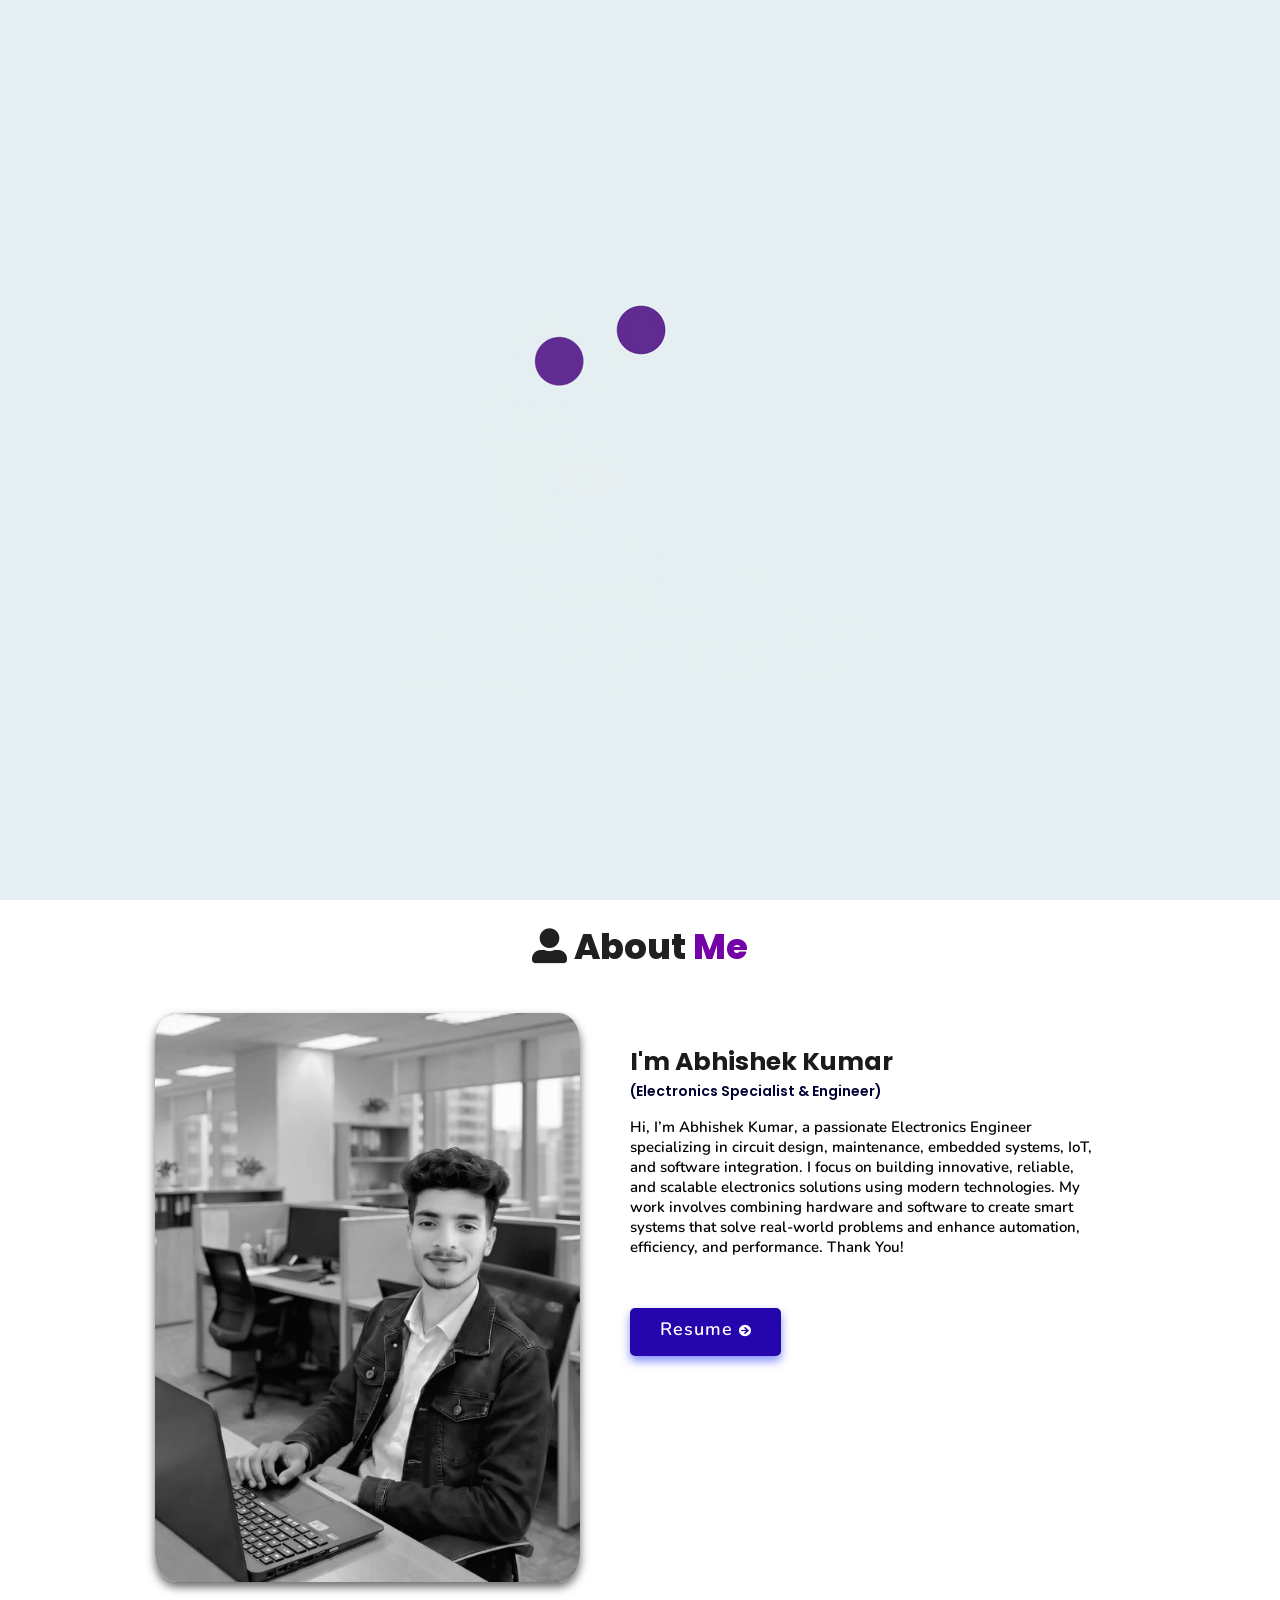
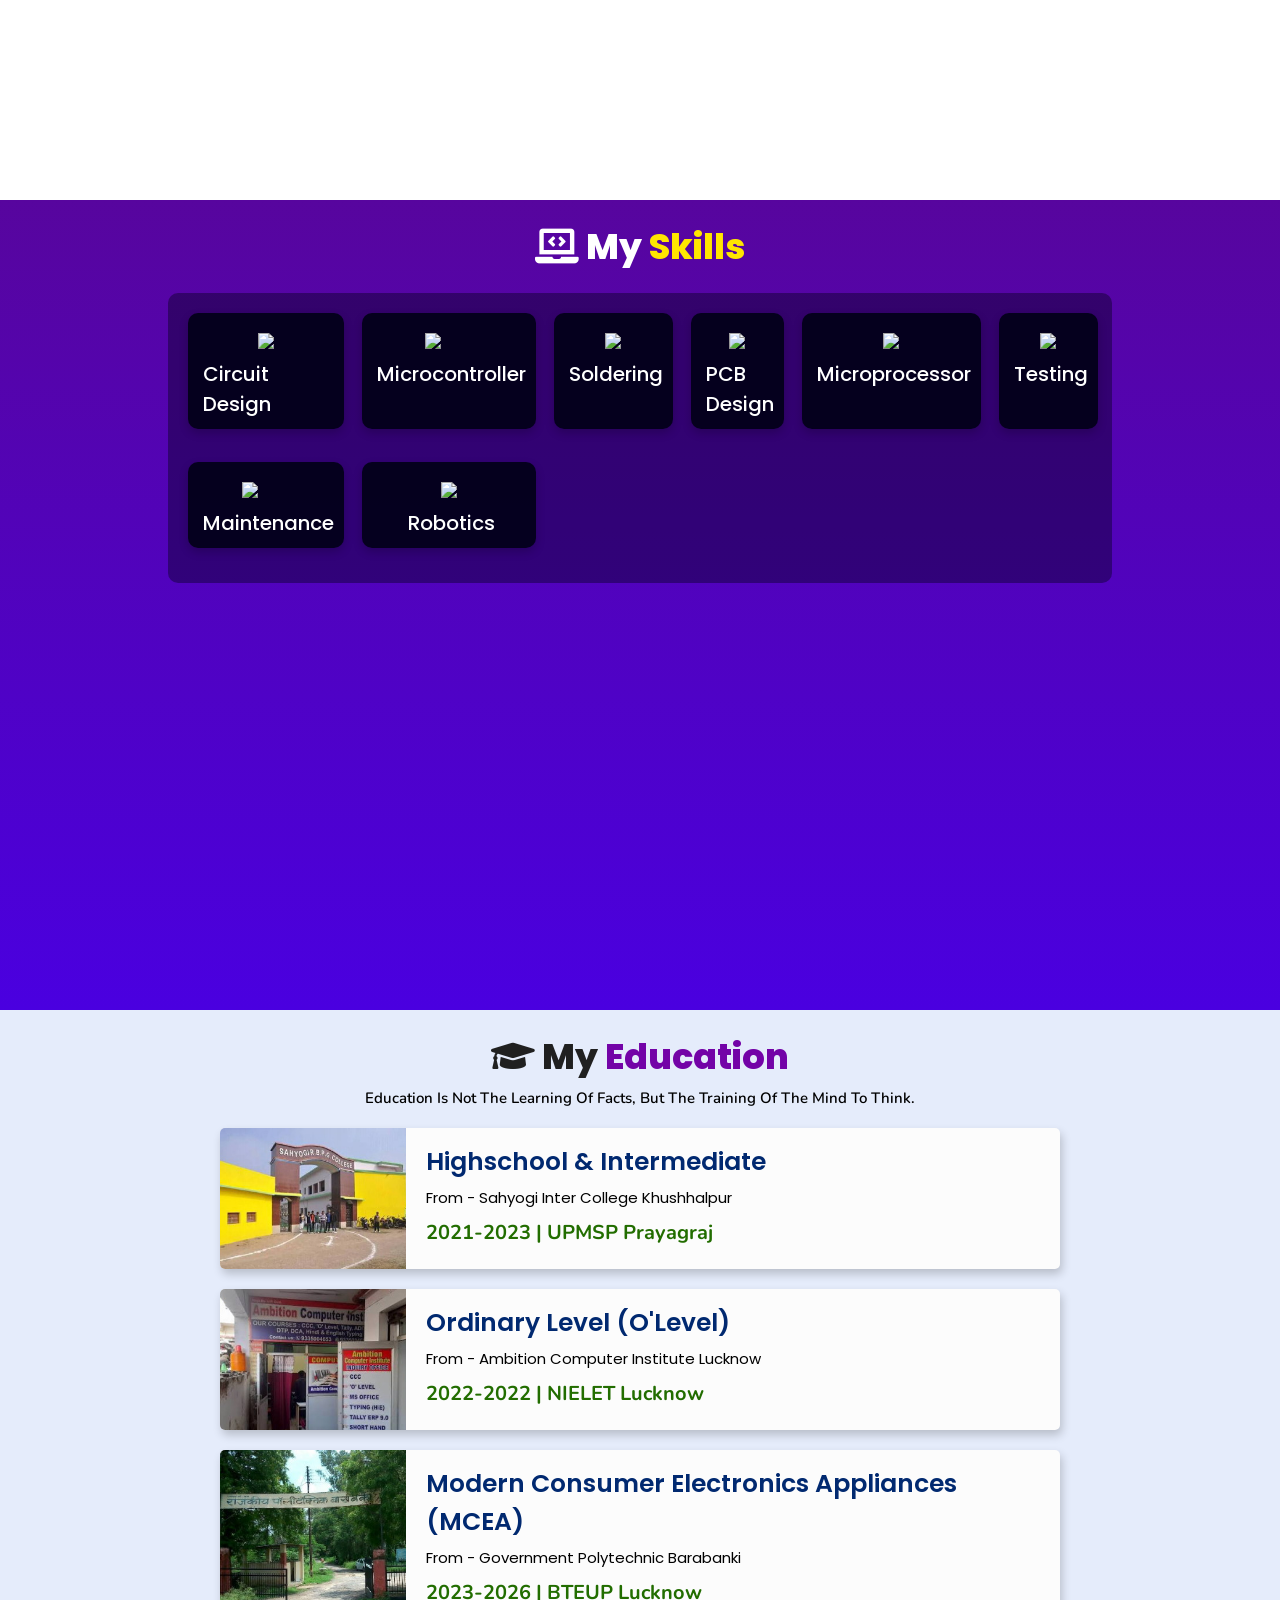
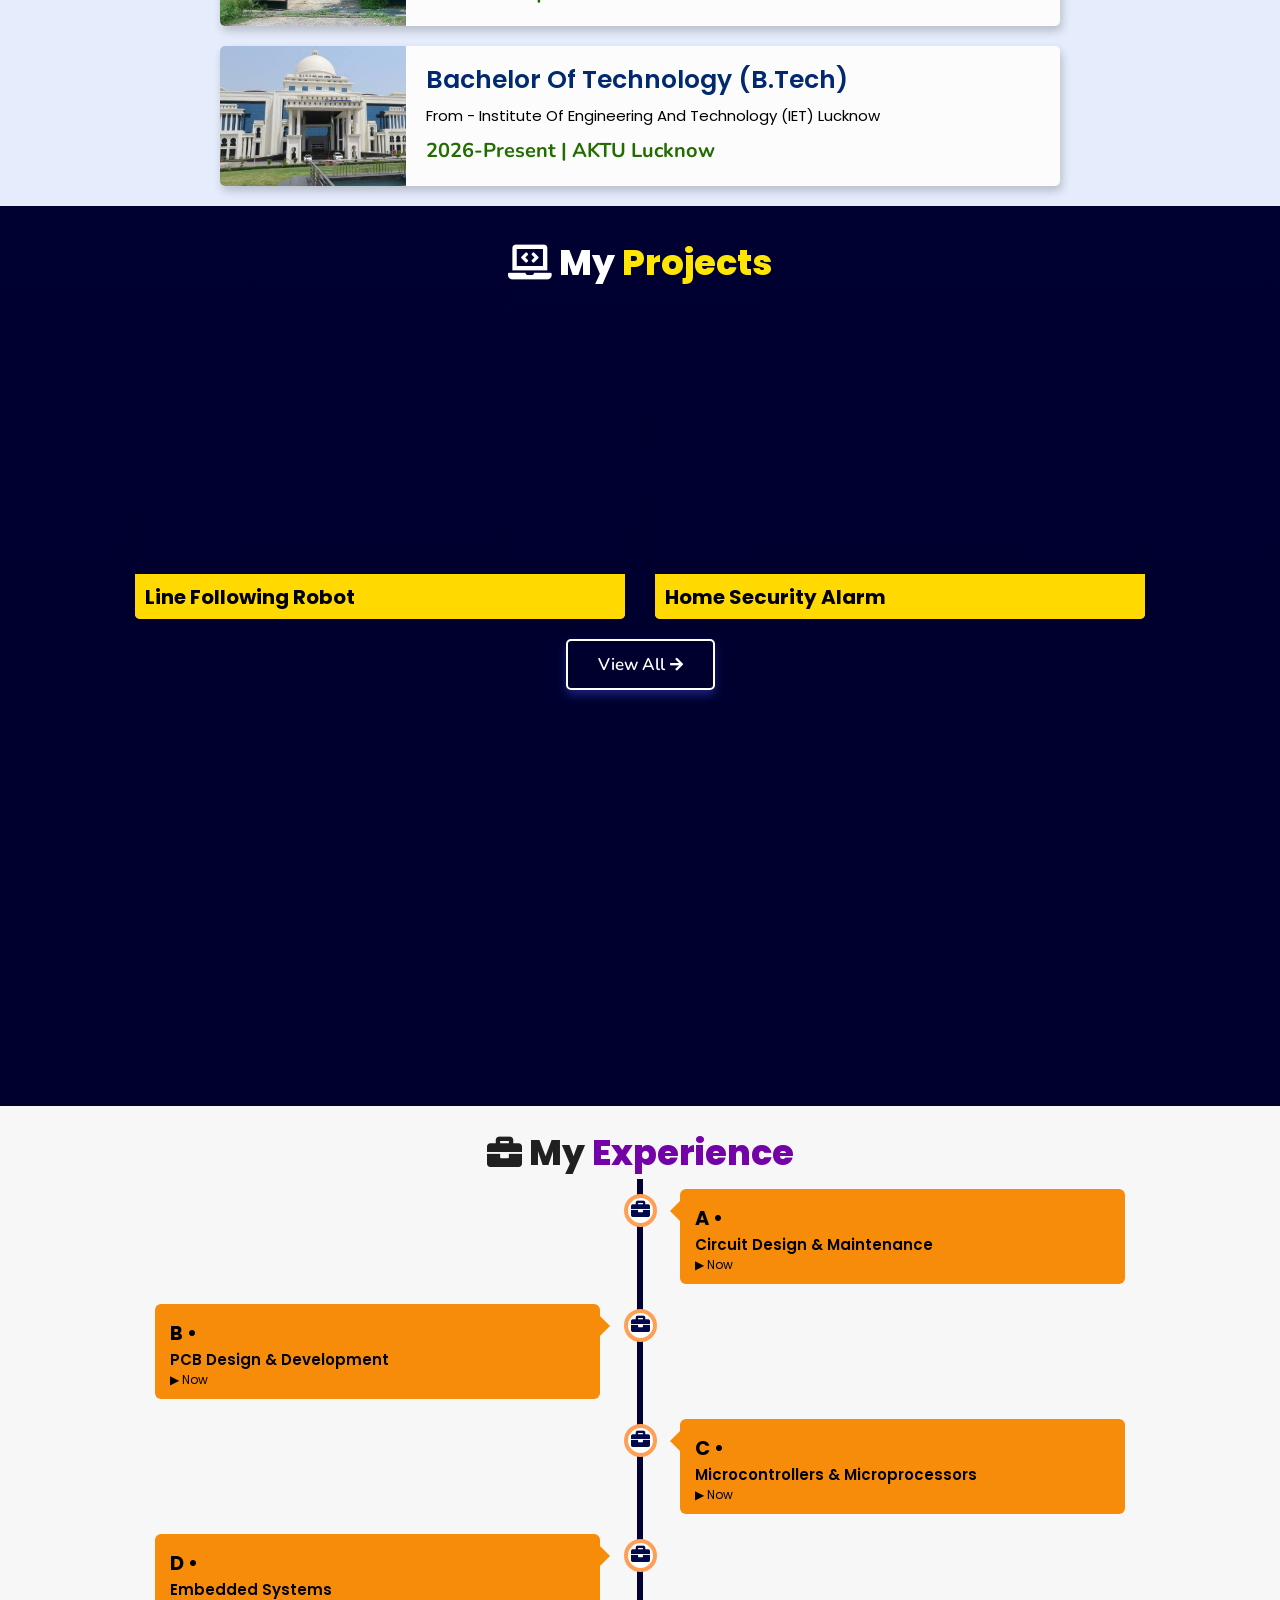
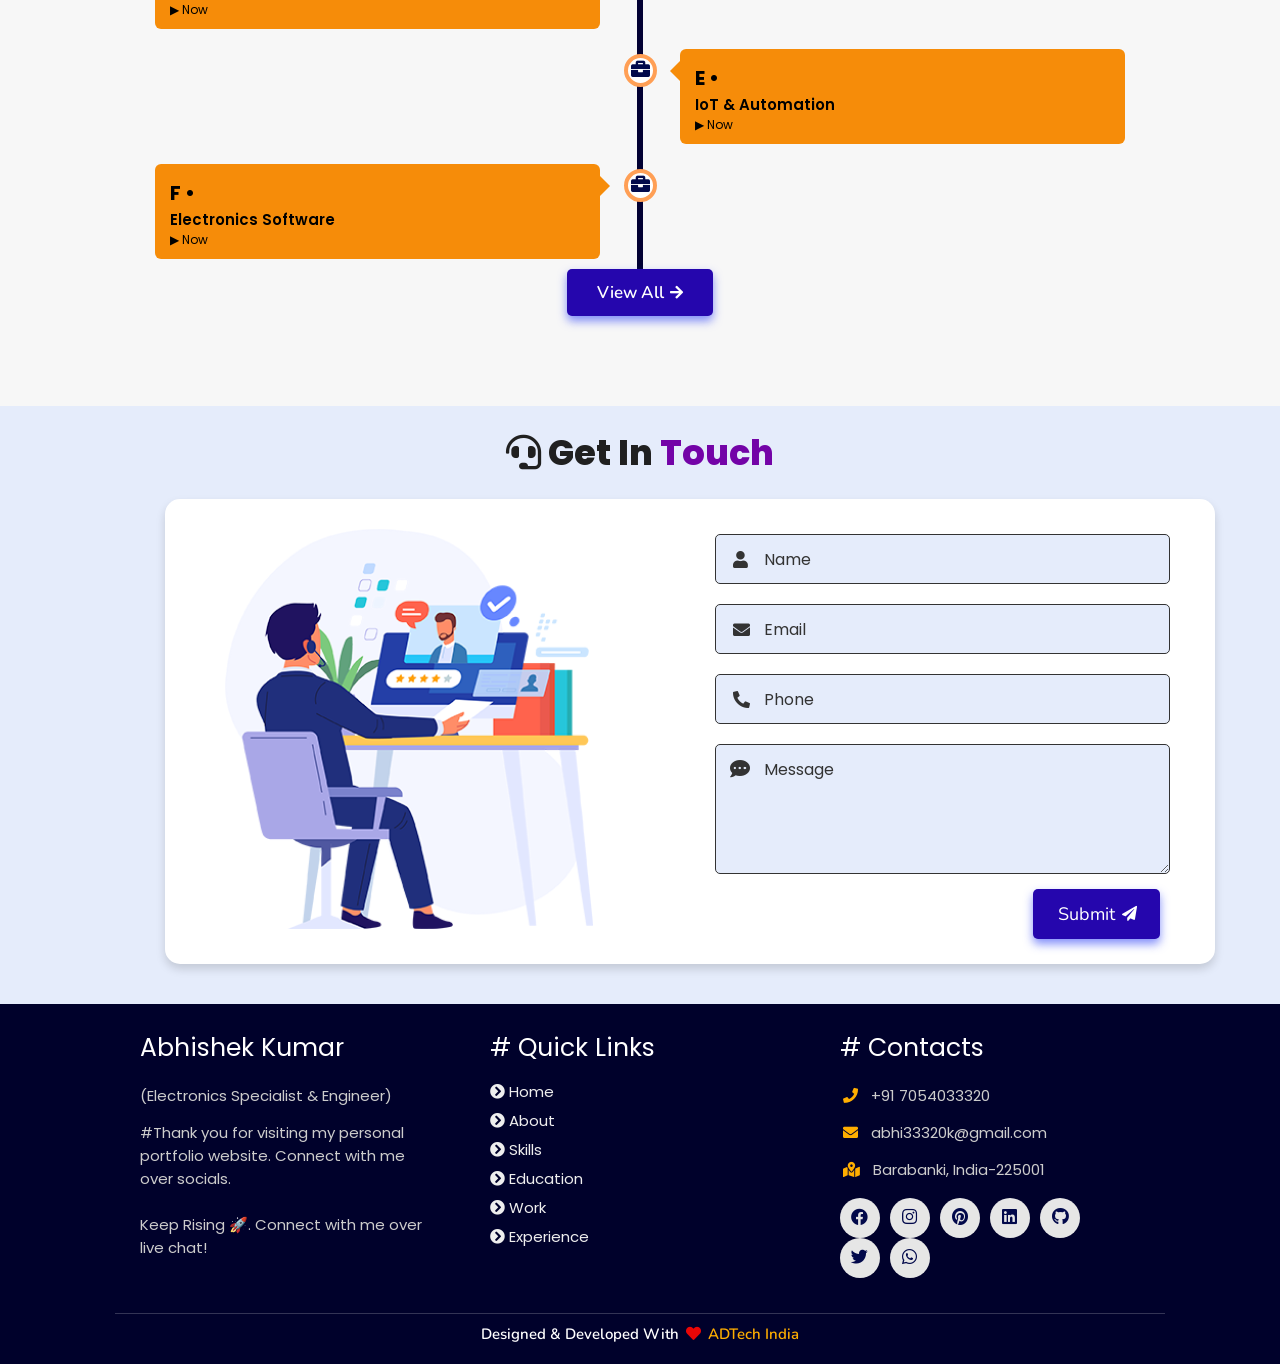
==== index.html @ 5cff34f3 "Update index.html" ====
<!DOCTYPE html>
<html lang="en">
<head>
    <meta charset="UTF-8">
    <meta http-equiv="X-UA-Compatible" content="IE=edge">
  
  <meta name="viewport" content="width=device-width, initial-scale=1.0">
   
 <meta name="keywords" content="Abhishek Kumar, electronics engineer, embedded systems, PCB design, IoT developer, circuit designer, electronics specialist, portfolio, engineering portfolio" />
   
 <meta name="description" content="Welcome to Abhishek Kumar's Portfolio. Electronics Engineer specializing in Embedded Systems, IoT, Circuit Design, and PCB Development." />
   
 <!-- Custom CSS -->
    <link rel="stylesheet" href="assets/css/style.css">
     <link rel="stylesheet" href="assets/css/hire.css">
  
  <!-- Font Awesome -->
    <link rel="stylesheet" href="https://cdnjs.cloudflare.com/ajax/libs/font-awesome/5.15.3/css/all.min.css" integrity="sha512-iBBXm8fW90+nuLcSKlbmrPcLa0OT92xO1BIsZ+ywDWZCvqsWgccV3gFoRBv0z+8dLJgyAHIhR35VZc2oM/gI1w==" crossorigin="anonymous" referrerpolicy="no-referrer" />
  
  <!-- Favicon -->
    <link id='favicon' rel="shortcut icon" href="assets/images/favicon.png" type="image/png">

   <!-- Google Search Console-->
<meta name="google-site-verification" content="M8deCbS4nAkjl6zoPOfMVN-wfvZNYAjLddfY22j32yo" />

    <title>abhielx.com</title>
</head>

<body oncontextmenu="return false">

<!-- pre loader -->
<div class="loader-container">
  <img draggable="false" src="assets/images/preloader.gif" alt="">
</div>

<!-- navbar starts -->
<header>
        <a href="#home" class="logo"><i class="fa fa-podcast"></i> Abhi Elx</a>

        <div id="menu" class="fas fa-bars"></div>
        <nav class="navbar">
            <ul>
    <li><a class="active" href="#home"><i class="fa fa-home"></i> Home</a></li>
    <li><a href="#about"><i class="fa fa-user"></i> About</a></li>
    <li><a href="#skills"><i class="fa fa-cogs"></i> Skills</a></li>
    <li><a href="#education"><i class="fa fa-graduation-cap"></i> Education</a></li>
    <li><a href="#work"><i class="fa fa-briefcase"></i> Work</a></li>
    <li><a href="#experience"><i class="fa fa-history"></i> Experience</a></li>
    <li><a href="#contact"><i class="fa fa-envelope"></i> Contact</a></li>
</ul>
        </nav>
</header>
<!-- navbar ends -->


<!-- hero section starts -->
<section class="home" id="home">
    <div id="particles-js"></div>

    <div class="content">
    <h2>Hi There,<br/> I'm Abhishek <span>Kumar</span></h2>
    <p>i am <span class="typing-text"></span></p>
    <button onclick="openPopup()" class="btn"><span>Hire Me</span>
      <i class="fas fa-arrow-circle-right"></i>
    </button>
    
    </div>
    
</section>
<!-- hero section ends -->

 <!-- popup hire me -->
  <div class="popup-overlay" id="popup">
  <div class="popup-box">    
    <button class="close-x" onclick="closePopup()">x</button>
    <h2 class="h2">
      <i class="fas fa-solid fa-user-plus"></i> Hire Me
    </h2>
      
  <form action="https://api.web3forms.com/submit" method="POST">
  <input type="hidden" name="access_key" value="fdff9149-19fc-4bf3-8a40-f83b405de0d0">
      <input type="text" name="name" placeholder="Enter Name" required>      
      <input type="email" name="email" placeholder="Enter Email" required>
      <input type="number" name="number" placeholder="Enter Number" required>
      <textarea name="message" rows="4" placeholder="Your Messages" required></textarea>
      <button type="submit" class="buttn">Submit</button>
    </form>
      
  <div class="button-row">
      <button class="btn-small call-btn" onclick="window.location.href='tel:+917054033320'">
        <i class="fas fa-solid fa-phone"></i> Call Me
      </button>
      <button class="btn-small wa-btn" onclick="window.location.href = 'https://wa.me/917054033320?text=Hello Abhi 👋🏻';">
        <i class="fab fa-brands fa-whatsapp"></i> WhatsApp
      </button>
    </div>
      
  </div>
</div>
 <!-- popup hire me ends -->

<!-- about section starts -->
<section class="about" id="about">
    <h2 class="heading"><i class="fas fa-user-alt"></i> About <span>Me</span></h2>
    
    <div class="row">

    <div class="image">
        <img draggable="false" class="tilt" src="assets/images/profile.jpg" alt="">
    </div>
    <div class="content">
        <h3>I'm Abhishek Kumar</h3>
        <span class="tag">(Electronics Specialist & Engineer)</span>
        
        <p>
            Hi, I’m Abhishek Kumar, a passionate Electronics Engineer specializing in circuit design, maintenance, embedded systems, IoT, and software integration. 
            I focus on building innovative, reliable, and scalable electronics solutions using modern technologies. My work involves combining hardware and software 
            to create smart systems that solve real-world problems and enhance automation, efficiency, and performance. Thank You!</p>       
        
        <div class="resumebtn">
            <a href="https://drive.google.com/file/d/1zmR30sBu5bFedvGHD79aI19gWp9TSV1J/view" target="_blank" class="btn"><span>Resume</span>
                <i class="fas fa-arrow-circle-right"></i>
            </a>
        </div>

    </div>
    </div>
</section>
<!-- about section ends -->

<!-- skills section starts -->
<section class="skills" id="skills">

    <h2 class="heading"><i class="fas fa-laptop-code"></i> My<span> Skills</span></h2>

    <div class="container">
          <div class="row" id="skillsContainer">

             <div class="bar">
  <div class="info">
    <img src="https://img.icons8.com/color/48/000000/circuit.png"/>
    <span>Circuit Design</span>
  </div>
</div>

<div class="bar">
  <div class="info">
    <img src="https://cdn-icons-png.flaticon.com/512/2103/2103633.png" width="48"/>
    <span>Microcontroller</span>
  </div>
</div>

<div class="bar">
  <div class="info">
    <img src="https://img.icons8.com/color/48/000000/soldering-iron.png"/>
    <span>Soldering</span>
  </div>
</div>

<div class="bar">
  <div class="info">
    <img src="https://img.icons8.com/color/48/000000/motherboard.png"/>
    <span>PCB Design</span>
  </div>
</div>

<div class="bar">
  <div class="info">
    <img src="https://img.icons8.com/color/48/000000/electronics.png"/>
    <span>Microprocessor</span>
  </div>
</div>

<div class="bar">
  <div class="info">
    <img src="https://img.icons8.com/color/48/000000/resistor.png"/>
    <span>Testing</span>
  </div>
</div>

<div class="bar">
  <div class="info">
    <img src="https://cdn-icons-png.flaticon.com/512/2843/2843912.png" width="48"/>
    <span>Maintenance</span>
  </div>
</div>

<div class="bar">
  <div class="info">
    <img src="https://img.icons8.com/color/48/000000/robot-2.png"/>
    <span>Robotics</span>
  </div>
</div>

</div>
</div>
</section>
<!-- skills section ends -->


<!-- education section starts -->
<section class="education" id="education">

  <h1 class="heading"><i class="fas fa-graduation-cap"></i> My <span>Education</span></h1>

    <p class="qoute">Education is not the learning of facts, but the training of the mind to think.</p>

    <div class="box-container">

        <div class="box">
        <div class="image">
        <img draggable="false" src="assets/images/school1.jpg" alt="">
        </div>
        <div class="content">
        <h3>Highschool & Intermediate</h3>
        <p>from - Sahyogi Inter College Khushhalpur</p>
        <h4>2021-2023 | UPMSP Prayagraj</h4>
        </div>
    </div>
        
        <div class="box">
        <div class="image">
        <img draggable="false" src="assets/images/school2.jpg" alt="">
        </div>
        <div class="content">
        <h3>Ordinary Level (O'Level)</h3>
        <p>from - Ambition Computer Institute Lucknow</p>
        <h4>2022-2022 | NIELET Lucknow</h4>
        </div>
    </div>
        
    <div class="box">
        <div class="image">
        <img draggable="false" src="assets/images/school3.jpg" alt="">
        </div>
        <div class="content">
        <h3>Modern Consumer Electronics Appliances (MCEA)</h3>
        <p>from - Government Polytechnic Barabanki</p>
        <h4>2023-2026 | BTEUP Lucknow</h4>
        </div>
    </div>

    <div class="box">
      <div class="image">
      <img draggable="false" src="assets/images/school4.jpg" alt="">
      </div>
      <div class="content">
      <h3>Bachelor of Technology (B.Tech)</h3>
      <p>from - Institute of Engineering and Technology (IET) Lucknow</p>
      <h4>2026-Present | AKTU Lucknow</h4>
      </div>
    </div>

</div>
</section>
<!-- education section ends -->


<!-- work project section starts -->
<section class="work" id="work">

  <h2 class="heading"><i class="fas fa-laptop-code"></i> My <span>Projects</span></h2>

  <div class="box-container">
  <div class="box tilt">
      <img draggable="false" src="https://encrypted-tbn0.gstatic.com/images?q=tbn:ANd9GcTaSocySsK1P3zLRiaAuq2V5S32KOtvxHf6ljTOMw0nIg&s=10" alt="" />
      <div class="content">
        <div class="tag">
        <h3>Line Following Robot</h3>
        </div>
        <div class="desc">
          <p>Arduino + IR sensors का उपयोग करके black line को follow करने वाला autonomous robot।</p>
      <div class="btns">
            <a href="#" class="btn" target="_blank"><i class="fas fa-eye"></i> View</a>
            <a href="#" class="btn" target="_blank"><i class="fas fa-code"></i> Diagram</a>
          </div>
        </div>
      </div>
    </div> 
      <br>
       <div class="box tilt">
      <img draggable="false" src="https://how2electronics.com/wp-content/uploads/2018/11/Home-Security-Alarm-Using-PIR-Sensor-Arduino-for-Night.jpg" alt="" />
      <div class="content">
        <div class="tag">
        <h3>Home Security Alarm</h3>
        </div>
        <div class="desc">
          <p>PIR motion sensor आधारित alarm system जो intruders detect करता है।</p>
          <div class="btns">
            <a href="#" class="btn" target="_blank"><i class="fas fa-eye"></i> View</a>
            <a href="#" class="btn" target="_blank"><i class="fas fa-code"></i> Diagram</a>
          </div>
        </div>
      </div>
    </div> 
      
</div>

<div class="viewall">
  <a href="projects/project.html" class="btn"><span>View All</span>
    <i class="fas fa-arrow-right"></i>
</a>
</div>

</section>
<!-- work project section ends -->

<!-- experience section starts -->
<section class="experience" id="experience">

  <h2 class="heading"><i class="fas fa-briefcase"></i> My <span> Experience</span></h2>

  <div class="timeline">

    <div class="container right">
      <div class="content">
        <div class="tag">
          <h2>A •</h2>
        </div>
        <div class="desc">
            <h3>Circuit Design & Maintenance</h3>
            <p>▶︎ Now</p>
        </div>
      </div>
    </div>

    <div class="container left">
      <div class="content">
        <div class="tag">
          <h2>B •</h2>
        </div>
        <div class="desc">
            <h3>PCB Design & Development</h3>
            <p>▶︎ Now</p>
        </div>
      </div>
    </div>

    <div class="container right">
      <div class="content">
        <div class="tag">
          <h2>C •</h2>
        </div>
        <div class="desc">
            <h3>Microcontrollers & Microprocessors</h3>
            <p>▶︎ Now</p>
        </div>
      </div>
    </div>

    <div class="container left">
      <div class="content">
        <div class="tag">
          <h2>D •</h2>
        </div>
        <div class="desc">
            <h3>Embedded Systems</h3>
            <p>▶︎ Now</p>
        </div>
      </div>
    </div>

    <div class="container right">
      <div class="content">
        <div class="tag">
          <h2>E •</h2>
        </div>
        <div class="desc">
            <h3>IoT & Automation</h3>
            <p>▶︎ Now</p>
        </div>
      </div>
    </div>

    <div class="container left">
      <div class="content">
        <div class="tag">
          <h2>F •</h2>
        </div>
        <div class="desc">
            <h3>Electronics Software</h3>
            <p>▶︎ Now</p>
        </div>
      </div>
    </div>
  </div>

  <div class="morebtn">
    <a href="experience/experience.html" class="btn"><span>View All</span>
      <i class="fas fa-arrow-right"></i>
  </a>
  </div>

</div>

</section>
<!-- experience section ends -->

<!-- contact section starts -->
<section class="contact" id="contact">
  
  <h2 class="heading"><i class="fas fa-headset"></i> Get in <span>Touch</span></h2>

  <div class="container">
    <div class="content">
      <div class="image-box">
        <img draggable="false" src="assets/images/contact1.png" alt="">
      </div>
    <form action="https://api.web3forms.com/submit" method="post">
        <input type="hidden" name="access_key" value="fdff9149-19fc-4bf3-8a40-f83b405de0d0">
      
        <div class="form-group">
        <div class="field">
          <input type="text" name="name" placeholder="Name" required>
          <i class='fas fa-user'></i>
        </div>
        <div class="field">
          <input type="text" name="email" placeholder="Email" required>
          <i class='fas fa-envelope'></i>
        </div>
        <div class="field">
          <input type="text" name="phone" placeholder="Phone">
          <i class='fas fa-phone-alt'></i>
        </div>
        <div class="message">
        <textarea placeholder="Message" name="message" required></textarea>
        <i class="fas fa-comment-dots"></i>
        </div>
        </div>
      <div class="button-area">
        <button type="submit">
          Submit <i class="fa fa-paper-plane"></i></button>
      </div>
    </form>
  </div>
  </div>
</section>
<!-- contact section ends -->


<!-- footer section starts -->
<section class="footer">

  <div class="box-container">

      <div class="box">
          <h3>Abhishek Kumar</h3>
          <p>(Electronics Specialist & Engineer)</p>
          <p>#Thank you for visiting my personal portfolio website. Connect with me over socials. <br/> <br/> Keep Rising 🚀. Connect with me over live chat!</p>
      </div>

      <div class="box">
          <h3># quick links</h3>
          <a href="#home"><i class="fas fa-chevron-circle-right"></i> home</a>
          <a href="#about"><i class="fas fa-chevron-circle-right"></i> about</a>
          <a href="#skills"><i class="fas fa-chevron-circle-right"></i> skills</a>
          <a href="#education"><i class="fas fa-chevron-circle-right"></i> education</a>
          <a href="#work"><i class="fas fa-chevron-circle-right"></i> work</a>
          <a href="#experience"><i class="fas fa-chevron-circle-right"></i> experience</a>
      </div>

      <div class="box">
          <h3># contacts</h3>
          <p> <i class="fa fa-phone"></i>+91 7054033320</p>
          <p> <i class="fa fa-envelope"></i>abhi33320k@gmail.com</p>
          <p> <i class="fa fa-map-marked-alt"></i>Barabanki, India-225001</p>
          <div class="share">

              <a href="#" class="fab fa-facebook" aria-label="facebook" target="_blank"></a>
              <a href="#" class="fab fa-instagram" aria-label="instagram" target="_blank"></a>
              <a href="#" class="fab fa-pinterest" aria-label="pinterest" target="_blank"></a>
              <a href="#" class="fab fa-linkedin" aria-label="LinkedIn" target="_blank"></a>
              <a href="#" class="fab fa-github" aria-label="GitHub" target="_blank"></a>
              <a href="#" class="fab fa-twitter" aria-label="Twitter" target="_blank"></a>
              <a href="#" class="fab fa-whatsapp" aria-label="whatsapp" target="_blank"></a>
          </div>
      </div>
  </div>

  <h1 class="credit">Designed & Developed With <i class="fa fa-heart pulse"></i><a href="https://adtech2021.netlify.app"> ADTech India</a></h1>

</section>
<!-- footer section ends -->


<!-- ==== ALL MAJOR JAVASCRIPT CDNS STARTS ==== -->
<!-- jquery cdn -->
<script src="https://cdnjs.cloudflare.com/ajax/libs/jquery/3.6.0/jquery.min.js" integrity="sha512-894YE6QWD5I59HgZOGReFYm4dnWc1Qt5NtvYSaNcOP+u1T9qYdvdihz0PPSiiqn/+/3e7Jo4EaG7TubfWGUrMQ==" crossorigin="anonymous" referrerpolicy="no-referrer"></script>

<!-- typed.js cdn -->
<script src="https://cdnjs.cloudflare.com/ajax/libs/typed.js/2.0.5/typed.min.js" integrity="sha512-1KbKusm/hAtkX5FScVR5G36wodIMnVd/aP04af06iyQTkD17szAMGNmxfNH+tEuFp3Og/P5G32L1qEC47CZbUQ==" crossorigin="anonymous" referrerpolicy="no-referrer"></script>

<!-- particle.js links -->
<script src="assets/js/particles.min.js"></script>
<script src="assets/js/app.js"></script>

<!-- vanilla tilt.js links -->
<script src="https://cdnjs.cloudflare.com/ajax/libs/vanilla-tilt/1.7.0/vanilla-tilt.min.js" integrity="sha512-SttpKhJqONuBVxbRcuH0wezjuX+BoFoli0yPsnrAADcHsQMW8rkR84ItFHGIkPvhnlRnE2FaifDOUw+EltbuHg==" crossorigin="anonymous" referrerpolicy="no-referrer"></script>

<!-- scroll reveal anim -->
<script src="https://unpkg.com/scrollreveal"></script>

<script
      type="text/javascript"
      src="https://cdn.jsdelivr.net/npm/emailjs-com@3/dist/email.min.js"
    ></script>

<!-- ==== ALL MAJOR JAVASCRIPT CDNS ENDS ==== -->

<script src="assets/js/script.js"></script>
<script src="assets/js/hire.js"></script>

</body>
</html>
---- assets/css/style.css ----
@import url("https://fonts.googleapis.com/css2?family=Poppins:wght@400;600;700&display=swap");
@import url("https://fonts.googleapis.com/css2?family=Nunito:ital,wght@0,300;0,400;0,600;0,700;1,300;1,400&display=swap");

* {
  margin: 0;
  padding: 0;
  box-sizing: border-box;
  text-decoration: none;
  outline: none;
  border: none;
  text-transform: capitalize;
  transition: all 0.2s linear;
}
html {
  font-size: 62.5%;
  overflow-x: hidden;
  scroll-behavior: smooth;
}
body {
  background: #f7f7f7;
  font-family: "Poppins", sans-serif;
}

*::selection {
  background: #2b3dda;
  color: #fff;
}

html {
  font-size: 62.5%;
  overflow-x: hidden;
}
html::-webkit-scrollbar {
  width: 0.8rem;
}
html::-webkit-scrollbar-track {
  background: rgb(235, 202, 245);
}
html::-webkit-scrollbar-thumb {
  background: #420177;
}

/* pre loader start */
.loader-container {
  position: fixed;
  top: 0;
  left: 0;
  z-index: 10000;
  background: #e6eff1;
  display: flex;
  align-items: center;
  justify-content: center;
  height: 100%;
  width: 100%;
  transition: top 0.6s ease; /* smooth slide-out */
}

.loader-container.fade-out {
  top: -120%;
}
/* pre loader end */

/* navbar starts */
header {
  position: fixed;
  top: 0;
  left: 0;
  right: 0;
  z-index: 1000;
  display: flex;
  align-items: center;
  justify-content: space-between;
  padding: 1.7rem 10%;
  height: 6.5rem;
  background-color: #fff;
  box-shadow: 0 1px 4px rgba(146, 161, 176, 0.3);
}
section {
  min-height: 100vh;
  padding: 2rem 9%;
}
.heading {
  font-size: 3.5rem;
  color: rgb(32, 32, 32);
  font-weight: 800;
  text-align: center;
}
.heading span {
  color: rgb(115, 3, 167);
}
header .logo {
  font-size: 1.9rem;
  font-weight: 800;
  text-decoration: none;
  color: #0e2431;
}
header .logo i {
  font-size: 2.2rem;
}
header .logo:hover {
  color: #fc8c05;
}
header .navbar ul {
  list-style: none;
  display: flex;
  justify-content: center;
  align-items: center;
}
header .navbar li {
  margin-left: 2.5rem;
}
header .navbar ul li a {
  font-size: 1.57rem;
  color: #0e2431;
  font-weight: 600;
  text-decoration: none;
  letter-spacing: 0.04rem;
  transition: 0.2s;
}
header .navbar ul li a.active,
header .navbar ul li a:hover {
  color: #011aff;
  border-bottom: 0.2rem solid #011aff;
  padding: 0.5rem 0;
}
/* navbar ends */

/* hamburger icon starts*/
#menu {
  font-size: 3rem;
  cursor: pointer;
  color: rgb(24, 2, 63);
  display: none;
}
@media (max-width: 768px) {
  #menu {
    display: block;
  }
  header .navbar {
    position: fixed;
    top: 6.5rem;
    right: -120%;
    width: 75%;
    height: 100%;
    text-align: left;
    align-items: flex-start;
    background-color: #0e0f31;
  }
  header .navbar ul {
    flex-flow: column;
    padding: 1rem;
  }
  header .navbar ul li {
    text-align: center;
    width: 100%;
    margin: 1rem 0;
    border-radius: 0.5rem;
    width: 26rem;
  }
  header .navbar ul li a {
    display: block;
    padding: 1rem;
    text-align: left;
    color: #fff;
    font-size: 2rem;
  }
  header .navbar ul li a.active,
  header .navbar ul li a:hover {
    padding: 1rem;
    color: #fff;
    border-radius: 0.5rem;
    border-bottom: 0.5rem solid #011aff;
  }
  .fa-times {
    transform: rotate(180deg);
  }
  header .navbar.nav-toggle {
    right: 0;
  }
}
/* hamburger icon ends */

/* hero section starts*/
.home {
  position: relative;
  display: flex;
  flex-wrap: wrap;
  gap: 1.5rem;
  min-height: 100vh;
  align-items: center;
}
.home #particles-js {
  position: absolute;
  top: 0;
  left: 0;
  height: 100%;
  width: 100%;
}
.home::before {
  content: "";
  position: absolute;
  top: 0;
  left: 0;
  height: 100%;
  width: 100%;
}
.home .content {
  flex: 1 1 40rem;
  padding-top: 1rem;
  z-index: 1;
}
.home .image {
  flex: 1 1 40rem;
  z-index: 1;
}
.home .image img {
  width: 70%;
  margin-left: 6rem;
  border-radius: 50%;
  box-shadow: 0 2px 8px rgba(0, 0, 0, 0.3);
  cursor: pointer;
}
.home .image img:hover {
  box-shadow: 0 5px 15px rgba(0, 0, 0, 0.5);
}
.home .content h2 {
  font-size: 5rem;
  font-weight: 800;
  color: #002057;
}
.home .content h2 span {
  font-size: 5rem;
  font-weight: 800;
  color: #ff7b00;
}
.home .content p {
  font-size: 2.5rem;
  color: #000;
  font-weight: 600;
  padding: 1rem 0;
}
.home .content p span {
  font-size: 2.5rem;
  color: rgb(148, 8, 8);
  font-weight: 600;
  padding: 1rem 0;
}
.home .btn {
  margin-top: 1rem;
  position: absolute;
  line-height: 0;
  padding: 1.6rem 3rem;
  border-radius: 4em;
  transition: 0.5s;
  color: #fff;
  background: #2506ad;
  box-shadow: 0px 5px 18px rgba(48, 68, 247, 0.6);
  font-family: "Nunito", sans-serif;
}
.home .btn span {
  font-weight: 700;
  font-size: 1.7rem;
  letter-spacing: 0.1rem;
}
.home .btn i {
  margin-left: 0.3rem;
  font-size: 1.5rem;
  transition: 0.3s;
}
.home .btn:hover {
  background: #1a047e;
}
.home .btn:hover i {
  transform: translateX(5px);
}
/* hero media queries starts*/
@media (max-width: 450px) {
  .home .btn {
    margin: 4rem 0;
  }
  .socials {
    margin-top: 12rem;
  }
  .home .image img {
    margin-top: -12rem;
  }
  .home .content p {
    font-size: 2.2rem;
  }
  .home .content p span {
    font-size: 2.2rem;
  }
}
/* hero media queries ends*/
/* hero section end */

/* about section starts */
.about {
  background: rgb(255, 255, 255);
}
.about .row {
  display: flex;
  flex-direction: row;
  gap: 2rem;
  flex-wrap: wrap;
  padding: 4rem;
}
.about .row .image {
  text-align: center;
  flex: 1 1 35rem;
}
.about .row .image img {
  margin: 0 auto;
  width: 100%;
  height: auto;
  border-radius: 5%;
  box-shadow: 0 5px 10px rgba(0, 0, 0, 0.6);
  mix-blend-mode: luminosity;
  transition: 0.3s;
  cursor: pointer;
}
.about .row .image img:hover {
  mix-blend-mode: normal;
}
.about .row .content {
  flex: 1 1 45rem;
  padding: 3rem;
}
.about .row .content h3 {
  color: rgb(27, 27, 27);
  font-size: 2.5rem;
}
.about .row .content .tag {
  font-size: 1.4rem;
  color: #020133;
  font-weight: 600;
  margin-top: 1rem;
}
.about .row .content p {
  font-size: 1.5rem;
  margin-top: 1.5rem;
  font-family: "Nunito";
  font-weight: 600;
  text-transform: none;
}
.about .row .content .box-container {
  display: flex;
  flex-wrap: wrap;
  gap: 1.5rem;
  font-family: "Nunito";
  font-weight: 600;
}
.about .row .content .box-container .box p {
  text-transform: none;
}
.about .row .content .box-container .box p span {
  color: #011aff;
}
.resumebtn {
  margin-top: 6rem;
}
.resumebtn .btn {
  padding: 1.7rem 3rem;
  border-radius: 0.5em;
  transition: 0.3s;
  color: #fff;
  background: #2506ad;
  box-shadow: 0px 5px 10px rgba(48, 68, 247, 0.6);
  font-family: "Nunito", sans-serif;
}
.resumebtn .btn span {
  font-weight: 600;
  font-size: 1.8rem;
  letter-spacing: 0.1rem;
}
.resumebtn .btn i {
  margin-left: 0.3rem;
  font-size: 1.2rem;
  transition: 0.3s;
}
.resumebtn .btn:hover {
  background: #1a047e;
}
.resumebtn .btn:hover i {
  transform: translateX(5px);
}
/* about media queries starts*/
@media screen and (max-width: 600px) {
  .about .row .image {
    margin-top: 2rem;
  }
  .about .row .image img {
    margin: 0 auto;
    width: 100%;
    mix-blend-mode: normal;
  }
  .about .row {
    padding: 0.5rem;
    margin-bottom: 7rem;
  }
  .about .row .content {
    padding: 1rem;
  }
  .about .row .content .box-container {
    gap: 0;
  }
}
/* about media queries ends*/
/* about section ends */

/* skills section starts */
.skills {
  min-height: 90vh;
  background: linear-gradient(to bottom, #57059e, #4a00e0);
}
.skills h2 {
  color: #fff;
}
.skills .heading span {
  color: rgb(255, 230, 0);
}
.skills .container {
  background: rgba(0, 0, 22, 0.4);
  color: #fff;
  border-radius: 1rem;
  padding: 2rem;
  width: 90%;
  margin: auto;
  margin-top: 2rem;
}
.skills .container .row {
  display: grid;
  grid-template-columns: repeat(6, 1fr);
  flex-wrap: wrap;
  gap: 1.8rem;
}
.skills .container .bar {
  margin-bottom: 15px;
  padding: 10px;
  border-radius: 1rem;
  box-shadow: 0 4px 10px rgba(0, 0, 0, 0.2);
  background: rgba(0, 0, 22, 0.9);
  transition: 0.2s;
}
.skills .container .bar:hover {
  box-shadow: 0 8px 10px rgba(0, 2, 68, 0.8) !important;
  background-color: rgba(0, 0, 0, 0.9) !important;
}
.skills .container .bar .info {
  display: flex;
  flex-direction: column;
  align-items: center;
  gap: 1rem;
  margin-top: 1rem;
}
.skills .container .bar .info i {
  font-size: 4rem;
}
.skills .container .bar .info span {
  font-size: 2rem;
  font-weight: 500;
  font-family: "Poppins";
  margin-left: 0.5rem;
}
/* skills media queries starts*/
@media screen and (max-width: 600px) {
  .skills .container {
    padding: 0;
    margin: 0;
  }
  .skills .container .row {
    grid-template-columns: repeat(2, 1fr);
    margin: 1rem;
    padding: 2rem 0.2rem 2rem 0.2rem;
    gap: 1rem;
  }
  .skills .container {
    margin-top: 5px;
    width: 100%;
  }
}
/* skills media queries ends*/
/* skills section ends */

/* education section starts */
.education {
  background: #e5ecfb;
  min-height: 80vh;
}
.education .qoute {
  font-size: 1.5rem;
  text-align: center;
  font-family: "Nunito", sans-serif;
  font-weight: 600;
  margin-top: 0.5rem;
}
.education .box-container {
  display: flex;
  flex-wrap: wrap;
  justify-content: center;
  align-items: center;
  flex-direction: column;
}
.education .box-container .box {
  display: flex;
  flex-direction: row;
  width: 80%;
  border-radius: 0.5rem;
  box-shadow: 0.2rem 0.5rem 1rem rgba(0, 0, 0, 0.2);
  text-align: center;
  position: relative;
  margin-top: 2rem;
  overflow: hidden;
  transition: 0.3s;
  background: rgb(252, 252, 252);
}
.education .box-container .box:hover {
  transform: scale(1.03);
  box-shadow: 1rem 0.5rem 1.2rem rgba(0, 0, 0, 0.3);
}
.education .box-container .box .image {
  flex: 1 1 20rem;
  width: 100%;
}
.education .box-container .box img {
  object-fit: cover;
  position: relative;
  width: 100%;
  height: 100%;
}
.education .box-container .box .content {
  position: relative;
  display: flex;
  flex-direction: column;
  padding: 1rem;
  flex-wrap: wrap;
  flex: 1 1 70rem;
}
.education .box-container .box .content h3 {
  font-size: 2.5rem;
  color: #012970;
  padding: 0.5rem 0;
  font-weight: 600;
  text-align: left;
  margin-left: 1rem;
}
.education .box-container .box .content p {
  font-size: 1.5rem;
  margin-left: 1rem;
  text-align: left;
}
.education h4 {
  font-size: 2rem;
  color: rgb(34, 109, 0);
  text-align: left;
  margin: 1rem;
  font-family: "Nunito", sans-serif;
  font-weight: 700;
}

/* education media queries starts*/
@media screen and (max-width: 600px) {
  .education .box-container .box {
    flex-direction: column;
    width: 100%;
  }
  .education .box-container .box .image {
    width: 100%;
    height: 25rem;
  }
  .education .box-container .box img {
    width: 100%;
  }
  .education .box-container .box .content {
    position: relative;
    display: flex;
    flex-direction: column;
    padding: 1rem;
    flex-wrap: wrap;
    flex: 0;
  }
  .education .btns {
    margin-top: 2rem;
    margin-left: 1rem;
    margin-right: 1rem;
    flex-wrap: wrap;
  }
}
/* education media queries ends*/
/* education section ends */

/* work section starts */
.work {
  /* background: #010124; */
  background: linear-gradient(to bottom, #000031, #00002c);
}
.work h2 {
  color: #fff;
  padding: 1rem;
}
.work .heading span {
  color: rgb(255, 230, 0);
}
.work .box-container {
  display: flex;
  flex-wrap: wrap;
  gap: 1.5rem;
  margin: 2rem;
}
.work .box-container .box {
  flex: 1 1 30rem;
  border-radius: 0.5rem;
  box-shadow: 0 0.5rem 1rem rgba(0, 0, 0, 0.1);
  position: relative;
  overflow: hidden;
  height: 30rem;
}
.work .box-container .box img {
  height: auto;
  width: 100%;
  object-fit: cover;
}
.work .box-container .box .content {
  height: 100%;
  width: 100%;
  position: absolute;
  top: 85%;
  left: 0;
  background: rgba(255, 255, 255, 0.9);
  display: flex;
  flex-direction: column;
}
.work .box-container .box .content .tag {
  display: flex;
  flex-direction: row;
  justify-content: space-between;
  align-items: center;
  height: 4.5rem;
  width: 100%;
  padding-left: 1rem;
  background: #ffd900;
}
.work .box-container .box .content .tag h3 {
  font-size: 2rem;
}
.work .box-container .box:hover .content {
  top: 25%;
}
.work .desc {
  margin: 2rem;
  display: flex;
  flex-direction: column;
  justify-content: center;
}
.work .desc p {
  font-size: 1.5rem;
}
.work .desc .btns {
  display: flex;
  justify-content: space-between;
  width: 100%;
  margin-top: 2rem;
}
.work .desc .btns .btn {
  line-height: 0;
  display: inline;
  padding: 1.5rem 2.5rem;
  border-radius: 0.5rem;
  font-size: 1.5rem;
  color: #fff;
  background: rgb(12, 12, 12);
  margin-right: 2rem;
}
.work .desc .btns .btn:hover {
  background: #310ae0f5;
}
.work .viewall {
  display: flex;
  justify-content: center;
}
.work .viewall .btn {
  position: relative;
  line-height: 0;
  padding: 1.6rem 3rem;
  border-radius: 0.5em;
  transition: 0.5s;
  color: rgb(255, 255, 255);
  font-weight: 700;
  border: 2px solid #fff;
  box-shadow: 0px 5px 10px rgba(65, 84, 241, 0.4);
  text-align: center;
}
.work .viewall .btn span {
  font-weight: 600;
  font-size: 1.7rem;
  font-family: "Nunito", sans-serif;
}
.work .viewall .btn i {
  margin-left: 0.3rem;
  font-size: 1.5rem;
  transition: 0.3s;
}
.work .viewall .btn:hover {
  background: #fff;
  color: #000;
}
.work .viewall .btn:hover i {
  transform: translateX(5px);
}
/* work section ends */

/* experience section starts */
.experience .timeline {
  position: relative;
  max-width: 1200px;
  margin: 0 auto;
}
.experience .timeline::after {
  content: "";
  position: absolute;
  width: 6px;
  background: #020133;
  top: 0;
  bottom: 0;
  left: 50%;
  margin-left: -3px;
  z-index: -2;
}
.experience .container {
  padding: 10px 40px;
  position: relative;
  background-color: inherit;
  width: 50%;
}
/*circles on timeline*/
.experience .container::after {
  content: "\f0b1";
  position: absolute;
  width: 25px;
  height: 25px;
  right: -17px;
  background-color: rgb(255, 255, 255);
  border: 4px solid #ff9f55;
  top: 15px;
  border-radius: 50%;
  z-index: 100;
  font-size: 1.89rem;
  text-align: center;
  font-weight: 600;
  color: #02094b;
  font-family: "Font Awesome\ 5 Free";
}
.experience .left {
  left: 0;
}
.experience .right {
  left: 50%;
}
/* arrows pointing right */
.experience .left::before {
  content: " ";
  height: 0;
  position: absolute;
  top: 22px;
  width: 0;
  z-index: 1;
  right: 30px;
  border: medium solid #f68c09;
  border-width: 10px 0 10px 10px;
  border-color: transparent transparent transparent #f68c09;
}
/* arrows pointing left  */
.experience .right::before {
  content: " ";
  height: 0;
  position: absolute;
  top: 22px;
  width: 0;
  z-index: 1;
  left: 30px;
  border: medium solid #f68c09;
  border-width: 10px 10px 10px 0;
  border-color: transparent #f68c09 transparent transparent;
}
.experience .right::after {
  left: -16px;
}
.experience .content {
  background-color: #f68c09;
  position: relative;
  border-radius: 6px;
}
.experience .content .tag {
  font-size: 1.3rem;
  padding-top: 1.5rem;
  padding-left: 1.5rem;
}
.experience .content .desc {
  margin-left: 1.5rem;
  padding-bottom: 1rem;
}
.experience .content .desc h3 {
  font-size: 1.5rem;
  font-weight: 600;
}
.experience .content .desc p {
  font-size: 1.2rem;
}
/* view all button */
.morebtn {
  display: flex;
  justify-content: center;
}
.morebtn .btn {
  position: relative;
  line-height: 0;
  padding: 1.6rem 3rem;
  border-radius: 0.5em;
  transition: 0.5s;
  color: #fff;
  background: #2506ad;
  box-shadow: 0px 5px 10px rgba(48, 68, 247, 0.6);
  text-align: center;
}
.morebtn .btn span {
  font-weight: 600;
  font-size: 1.7rem;
  font-family: "Nunito", sans-serif;
}
.morebtn .btn i {
  margin-left: 0.3rem;
  font-size: 1.5rem;
  transition: 0.3s;
}
.morebtn .btn:hover {
  background: #1a047e;
}
.morebtn .btn:hover i {
  transform: translateX(5px);
}

/* Media queries - Responsive timeline on screens less than 600px wide */
@media screen and (max-width: 600px) {
  .experience {
    min-height: 80vh;
  }
  .experience .timeline {
    margin-top: 2rem;
  }
  .experience .timeline::after {
    left: 31px;
  }
  .experience .container {
    width: 100%;
    padding-left: 8rem;
    padding-right: 2rem;
  }
  .experience .container::after {
    font-size: 2.2rem;
  }
  .experience .container::before {
    left: 61px;
    border: medium solid #f68c09;
    border-width: 10px 10px 10px 0;
    border-color: transparent #f68c09 transparent transparent;
  }
  .experience .left::after {
    left: 15px;
  }
  .experience .right::after {
    left: 15px;
  }
  .experience .right {
    left: 0%;
  }
  .morebtn {
    margin-top: 3rem;
  }
}
/* experience media queries ends */
/* experience section ends */

/* contact section starts */
.contact {
  background: #e5ecfb;
  min-height: 60vh;
}
.contact .container {
  max-width: 1050px;
  width: 100%;
  background: #fff;
  border-radius: 1.5rem;
  margin: 2rem 5rem;
  box-shadow: 0 5px 10px rgba(0, 0, 0, 0.15);
}
.contact .container .content {
  display: flex;
  align-items: center;
  justify-content: space-between;
  padding: 2.5rem 2rem;
}
.contact .content .image-box {
  max-width: 60%;
  margin-left: 4rem;
}
.contact .content .image-box img {
  width: 100%;
  height: 40rem;
  position: relative;
}
.contact .content form {
  width: 45%;
  margin-right: 3.5rem;
}
form .form-group {
  display: flex;
  flex-direction: column;
  justify-content: center;
}
.form-group .field {
  height: 50px;
  display: flex;
  position: relative;
  margin: 1rem;
  width: 100%;
}
form i {
  position: absolute;
  top: 50%;
  left: 18px;
  color: rgb(51, 51, 51);
  font-size: 17px;
  pointer-events: none;
  transform: translateY(-50%);
}
form .field input,
form .message textarea {
  width: 100%;
  height: 100%;
  outline: none;
  padding: 0 16px 0 48px;
  font-size: 16px;
  font-family: "Poppins", sans-serif;
  border-radius: 5px;
  border: 1px solid rgb(51, 51, 51);
  background: #e5ecfb;
}
.field input::placeholder,
.message textarea::placeholder {
  color: rgb(51, 51, 51);
}
.field input:focus,
.message textarea:focus {
  padding-left: 47px;
  border: 2px solid rgb(115, 3, 167);
}
.field input:focus ~ i,
.message textarea:focus ~ i {
  color: rgb(115, 3, 167);
}
form .message {
  position: relative;
  margin: 1rem;
  width: 100%;
}
form .message i {
  top: 25px;
  font-size: 20px;
  left: 15px;
}
form .message textarea {
  min-height: 130px;
  max-height: 230px;
  max-width: 100%;
  min-width: 100%;
  padding: 12px 20px 0 48px;
}
form .message textarea::-webkit-scrollbar {
  width: 0px;
}
form .button-area {
  display: flex;
  float: right;
  flex-direction: row-reverse;
}
.button-area button {
  color: #fff;
  border: none;
  outline: none;
  font-size: 1.8rem;
  cursor: pointer;
  border-radius: 5px;
  padding: 13px 25px;
  background: #2506ad;
  box-shadow: 0px 5px 10px rgba(48, 68, 247, 0.6);
  transition: 0.3s ease;
  font-family: "Nunito", sans-serif;
}
.button-area button:hover {
  background: #421cecf5;
}
.button-area span {
  font-size: 17px;
  padding: 1rem;
  display: none;
}
.button-area button i {
  position: relative;
  top: 6px;
  left: 2px;
  font-size: 1.5rem;
  transition: 0.3s;
  color: #fff;
}
.button-area button:hover i {
  left: 8px;
}
/* contact section media queries starts */
@media (max-width: 900px) {
  .contact {
    min-height: 70vh;
  }
  .contact .container {
    margin: 3rem 0 2rem 0;
  }
  .contact .container .content {
    padding: 18px 12px;
  }
  .contact .content .image-box {
    display: none;
  }
  .contact .content form {
    width: 100%;
    margin-right: 2rem;
  }
}
/* contact section media queries ends */
/* contact section ends */

/* footer section starts */
.footer {
  min-height: auto;
  padding-top: 0;
  background: rgb(0, 1, 43);
}
.footer .box-container {
  display: flex;
  justify-content: center;
  flex-wrap: wrap;
}
.footer .box-container .box {
  flex: 1 1 25rem;
  margin: 2.5rem;
}
.footer .box-container .box h3 {
  font-size: 2.5rem;
  color: #fff;
  padding-bottom: 1rem;
  font-weight: normal;
}
.footer .box-container .box p {
  font-size: 1.5rem;
  color: #ccc;
  padding: 0.7rem 0;
  text-transform: none;
}
.footer .box-container .box p i {
  padding-right: 1rem;
  color: #ffae00;
}
.footer .box-container .box a {
  font-size: 1.5rem;
  color: rgb(238, 238, 238);
  padding: 0.3rem 0;
  display: block;
}
.footer .box-container .box a:hover {
  color: #ffae00;
}
.footer .box-container .box .share {
  display: flex;
  flex-wrap: wrap;
  padding: 1rem 0;
}
.footer .box-container .box .share a {
  height: 4rem;
  width: 4rem;
  padding: 1rem;
  text-align: center;
  border-radius: 5rem;
  font-size: 1.7rem;
  margin-right: 1rem;
  transition: 0.2s;
  background: rgb(230, 230, 230);
  color: #02094b;
  border: none;
}
.footer .box-container .box .share a:hover {
  background: transparent;
  transform: scale(0.98);
  border: 0.1rem solid rgb(180, 178, 178);
  color: #ffae00;
}
.footer .credit {
  padding: 1rem 0 0 0;
  text-align: center;
  font-size: 1.5rem;
  font-family: "Nunito", sans-serif;
  font-weight: 600;
  color: #fff;
  border-top: 0.1rem solid #fff3;
}
.footer .credit a {
  color: #ffae00;
}
.footer .fa {
  color: #e90606;
  margin: 0 0.3rem;
  font-size: 1.5rem;
  animation: pound 0.35s infinite alternate;
}
@-webkit-keyframes pound {
  to {
    transform: scale(1.1);
  }
}
@keyframes pound {
  to {
    transform: scale(1.1);
  }
}
@media (max-width: 450px) {
  .footer .box-container .box {
    margin: 1.5rem;
  }
  .footer .box-container .box p {
    padding: 0.7rem;
  }
  .footer .box-container .box .share a {
    padding: 1.2rem;
  }
}
/* footer section ends */

/* common media queries starts*/
@media (max-width: 450px) {
  html {
    font-size: 55%;
  }
  body {
    padding-right: 0;
  }
  section {
    padding: 2rem;
  }
}
/* common media queries ends*/
---- assets/css/hire.css ----
@import url("https://fonts.googleapis.com/css2?family=Poppins:wght@400;600;700&display=swap");
@import url("https://fonts.googleapis.com/css2?family=Nunito:ital,wght@0,300;0,400;0,600;0,700;1,300;1,400&display=swap");


.h2 {
  color: red;
  font-size: 30px;
  font-family: 'Poppins';
}

/* ---------------- FULLSCREEN BACKDROP ---------------- */
  .popup-overlay {
    position: fixed;
    inset: 0;
    background: rgba(0,0,0,0.7);
    display: none;
    justify-content: center;
    align-items: center;
    z-index: 999;
    padding: 20px;
  }
/* ---------------- POPUP BOX ---------------- */
  .popup-box {
    position: relative;
    background: #fff;
    width: 100%;
    max-width: 450px;
    padding: 25px;
    border: 1px solid blue;
    border-radius: 12px;
    animation: fadeIn 0.3s;
    box-sizing: border-box;
  }

  /* X CLOSE BUTTON */
  .close-x {
    position: absolute;
    top: 10px;
    right: 12px;
    background: #ccc;
    color: #000;
    border: none;
    font-size: 15px;
    border-radius: 50%;
    cursor: pointer;
  }

  @keyframes fadeIn {
    from { opacity: 0; transform: scale(.9); }
    to   { opacity: 1; transform: scale(1); }
  }

  .popup-box input,
  .popup-box textarea {
    width: 100%;
    padding: 12px;
    margin: 8px 0;
    font-family: 'Poppins';
    box-sizing: border-box;
    border-radius: 8px;
    border: 1px solid red;
    font-size: 16px;
  }

  .popup-box .buttn {
    width: 100%;
    padding: 12px;
    background: #0078ff;
    border: none;
    color: #fff;
    font-family: 'Poppins';
    font-size: 15px;
    border-radius: 8px;
    cursor: pointer;
  }

  /* ---------------- BUTTON ROW ---------------- */
  .button-row {
    display: flex;
    gap: 10px;
    margin-top: 12px;
    flex-direction: row;
  }

  .btn-small {
    flex: 1;
    padding: 15px;
    border-radius: 8px;
    font-size: 16px;
    font-family: 'Poppins';
    border: none;
    cursor: pointer;
    color: white;
  }

  .call-btn { background: #28a745; }
  .wa-btn { background: #25a566; }

  @media (max-width: 480px) {
    .popup-box {
      padding: 18px;
    }

    .popup-box input,
    .popup-box textarea {
      font-size: 14px;
    }

    .popup-box button,
    .btn-small {
      font-size: 15px;
      padding: 12px;
    }
  }
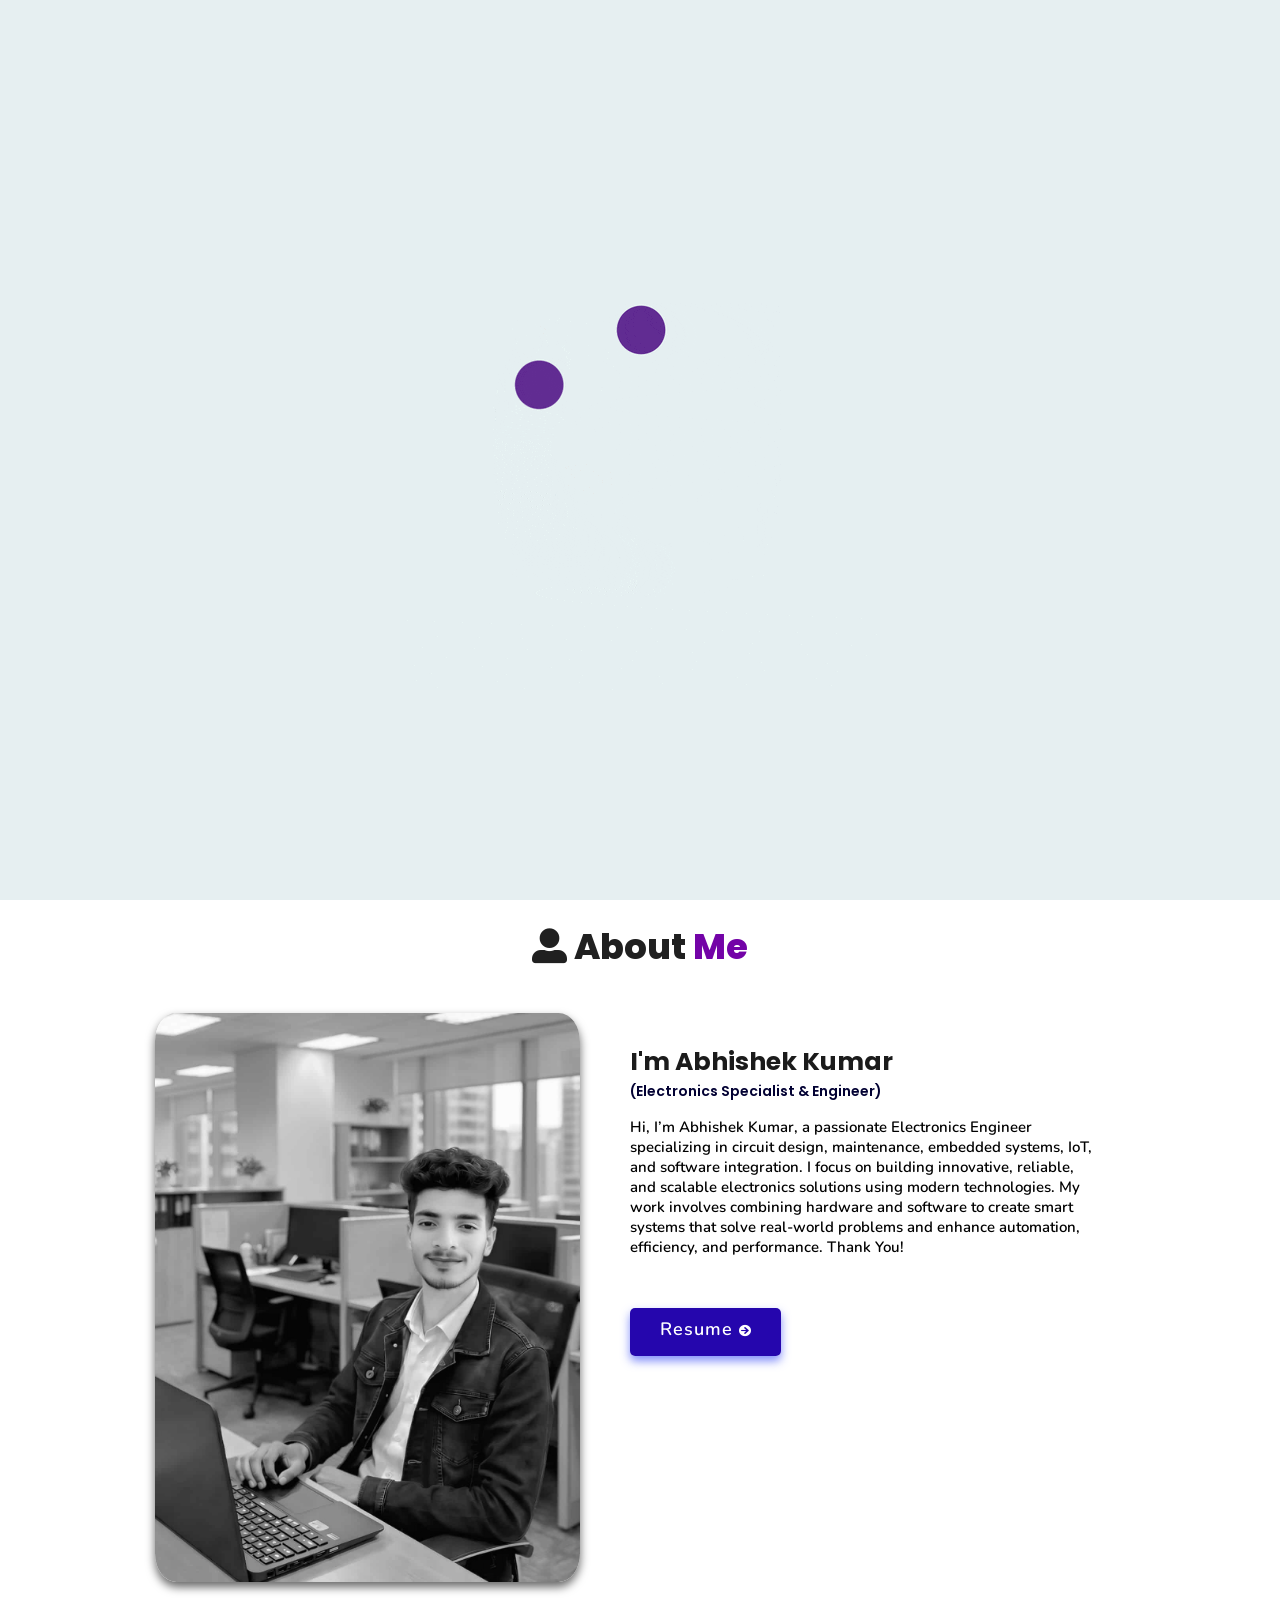
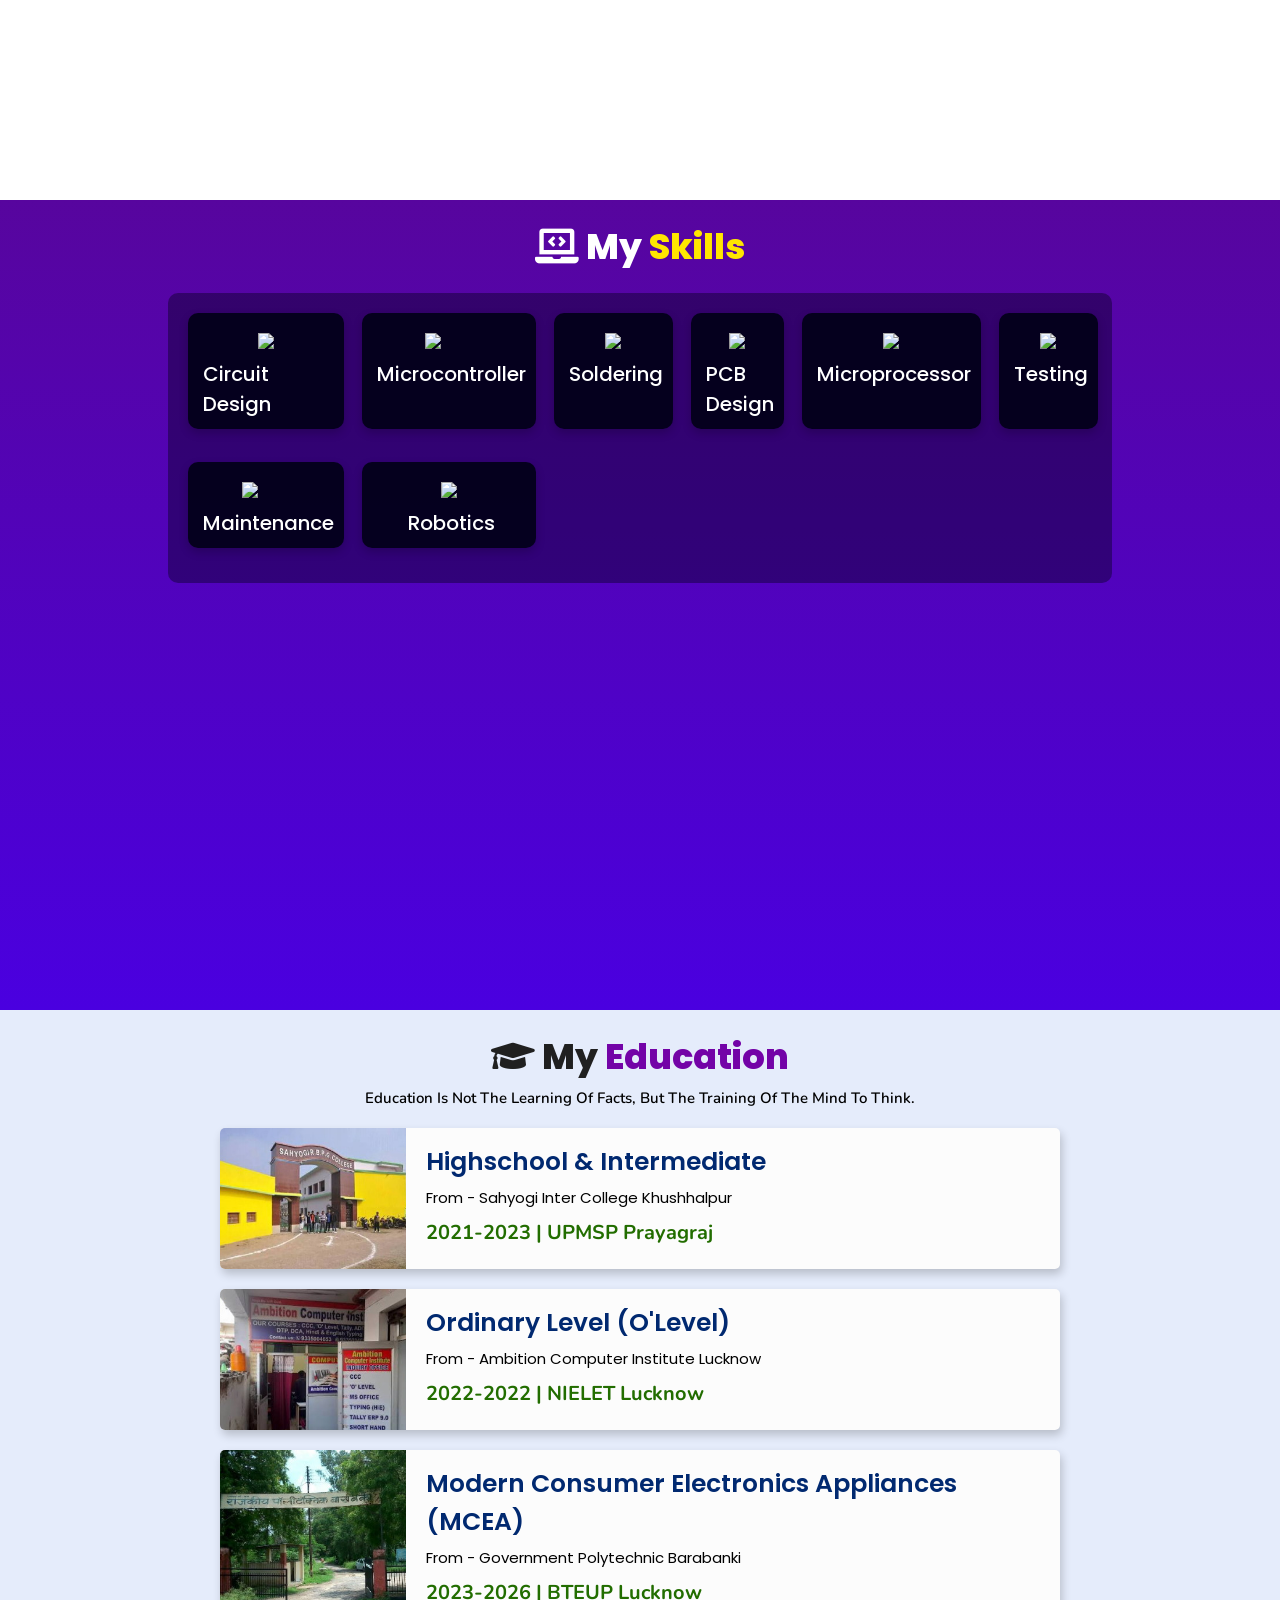
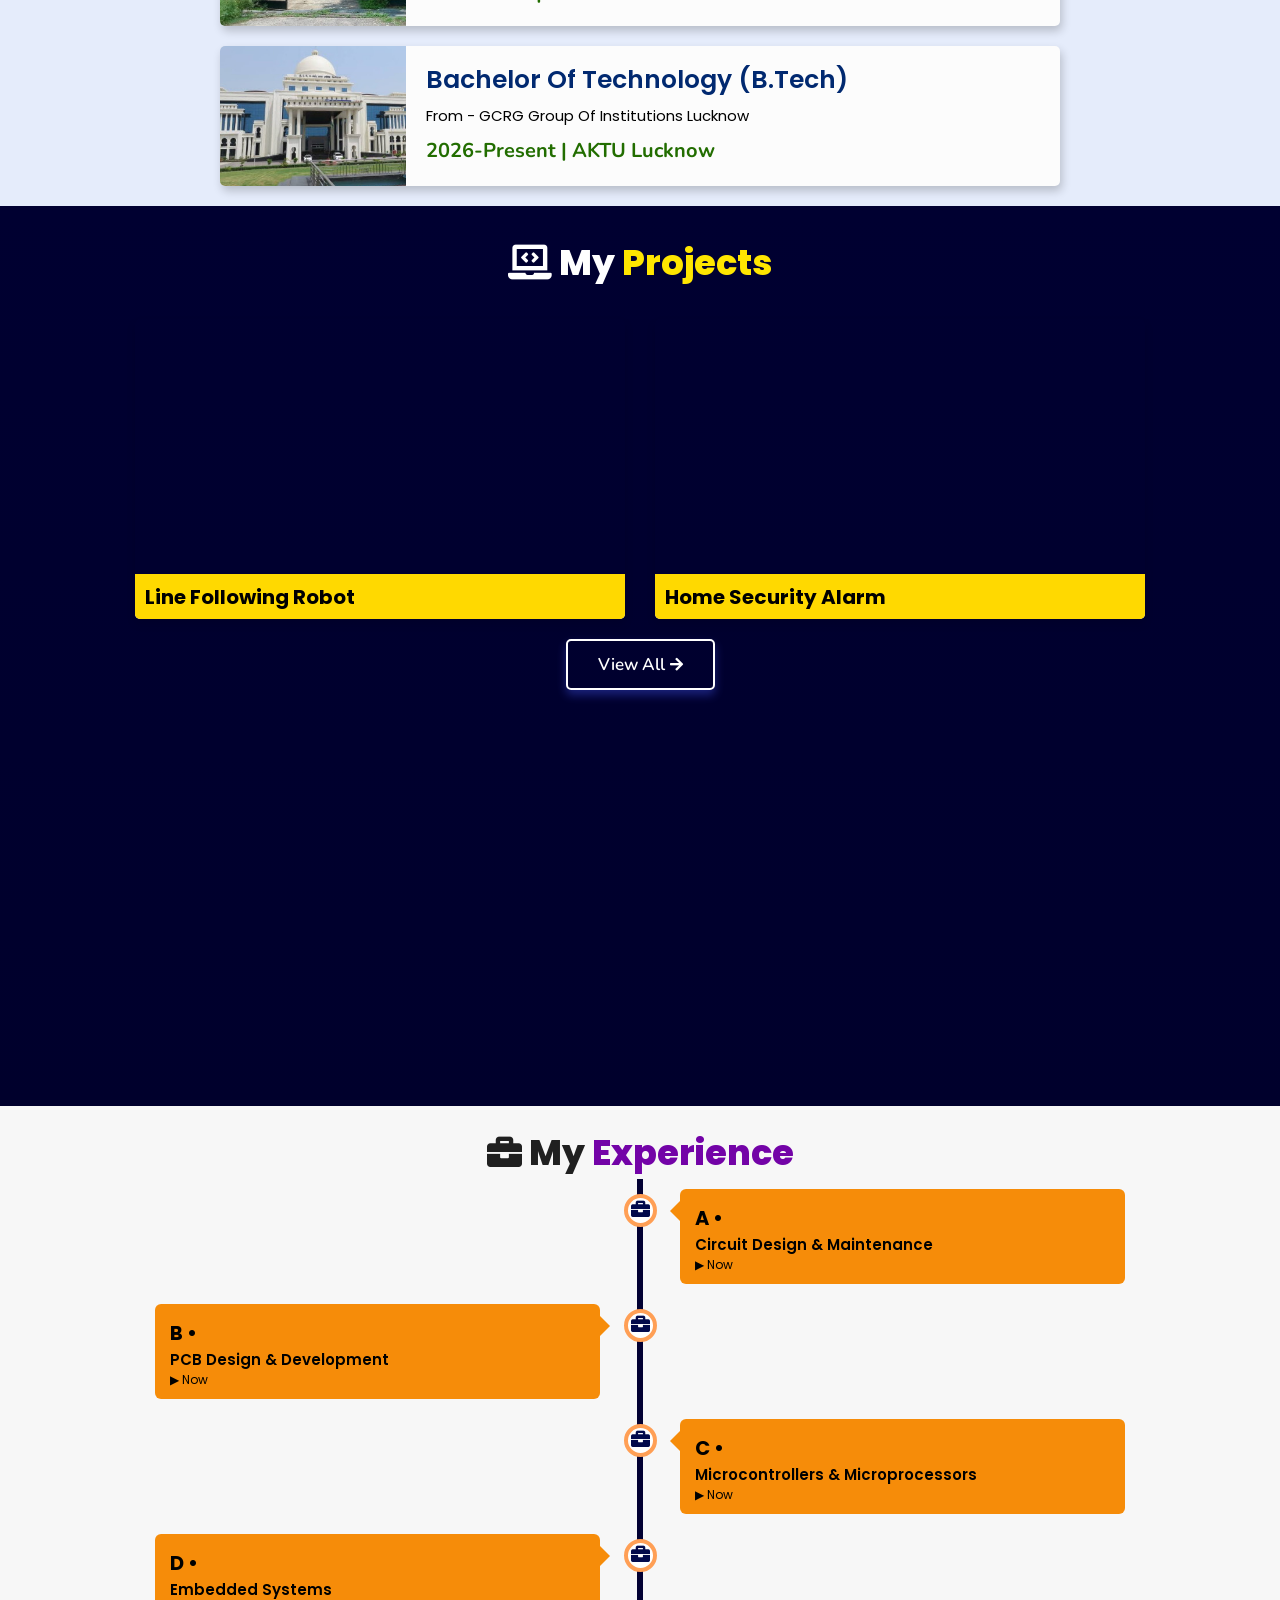
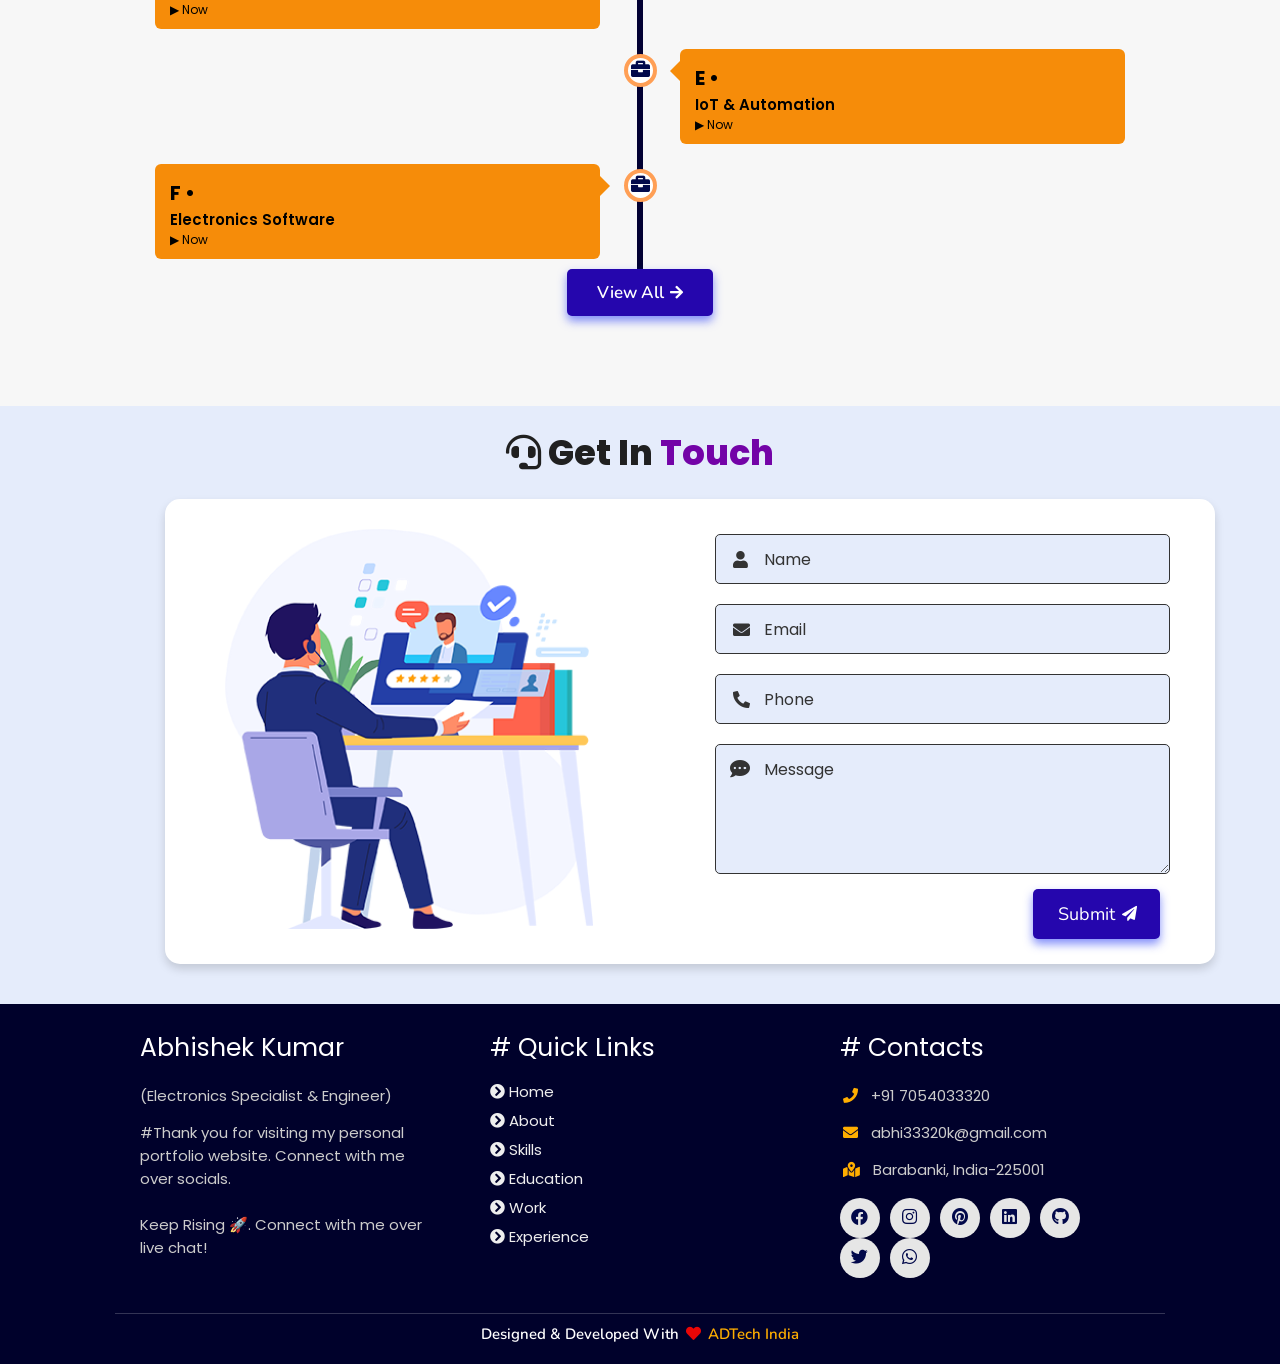
==== commit 4b6fb4b2: "Update index.html" ====
--- a/index.html
+++ b/index.html
@@ -246,7 +246,7 @@
       </div>
       <div class="content">
       <h3>Bachelor of Technology (B.Tech)</h3>
-      <p>from - Institute of Engineering and Technology (IET) Lucknow</p>
+      <p>from - GCRG Group of Institutions Lucknow</p>
       <h4>2026-Present | AKTU Lucknow</h4>
       </div>
     </div>
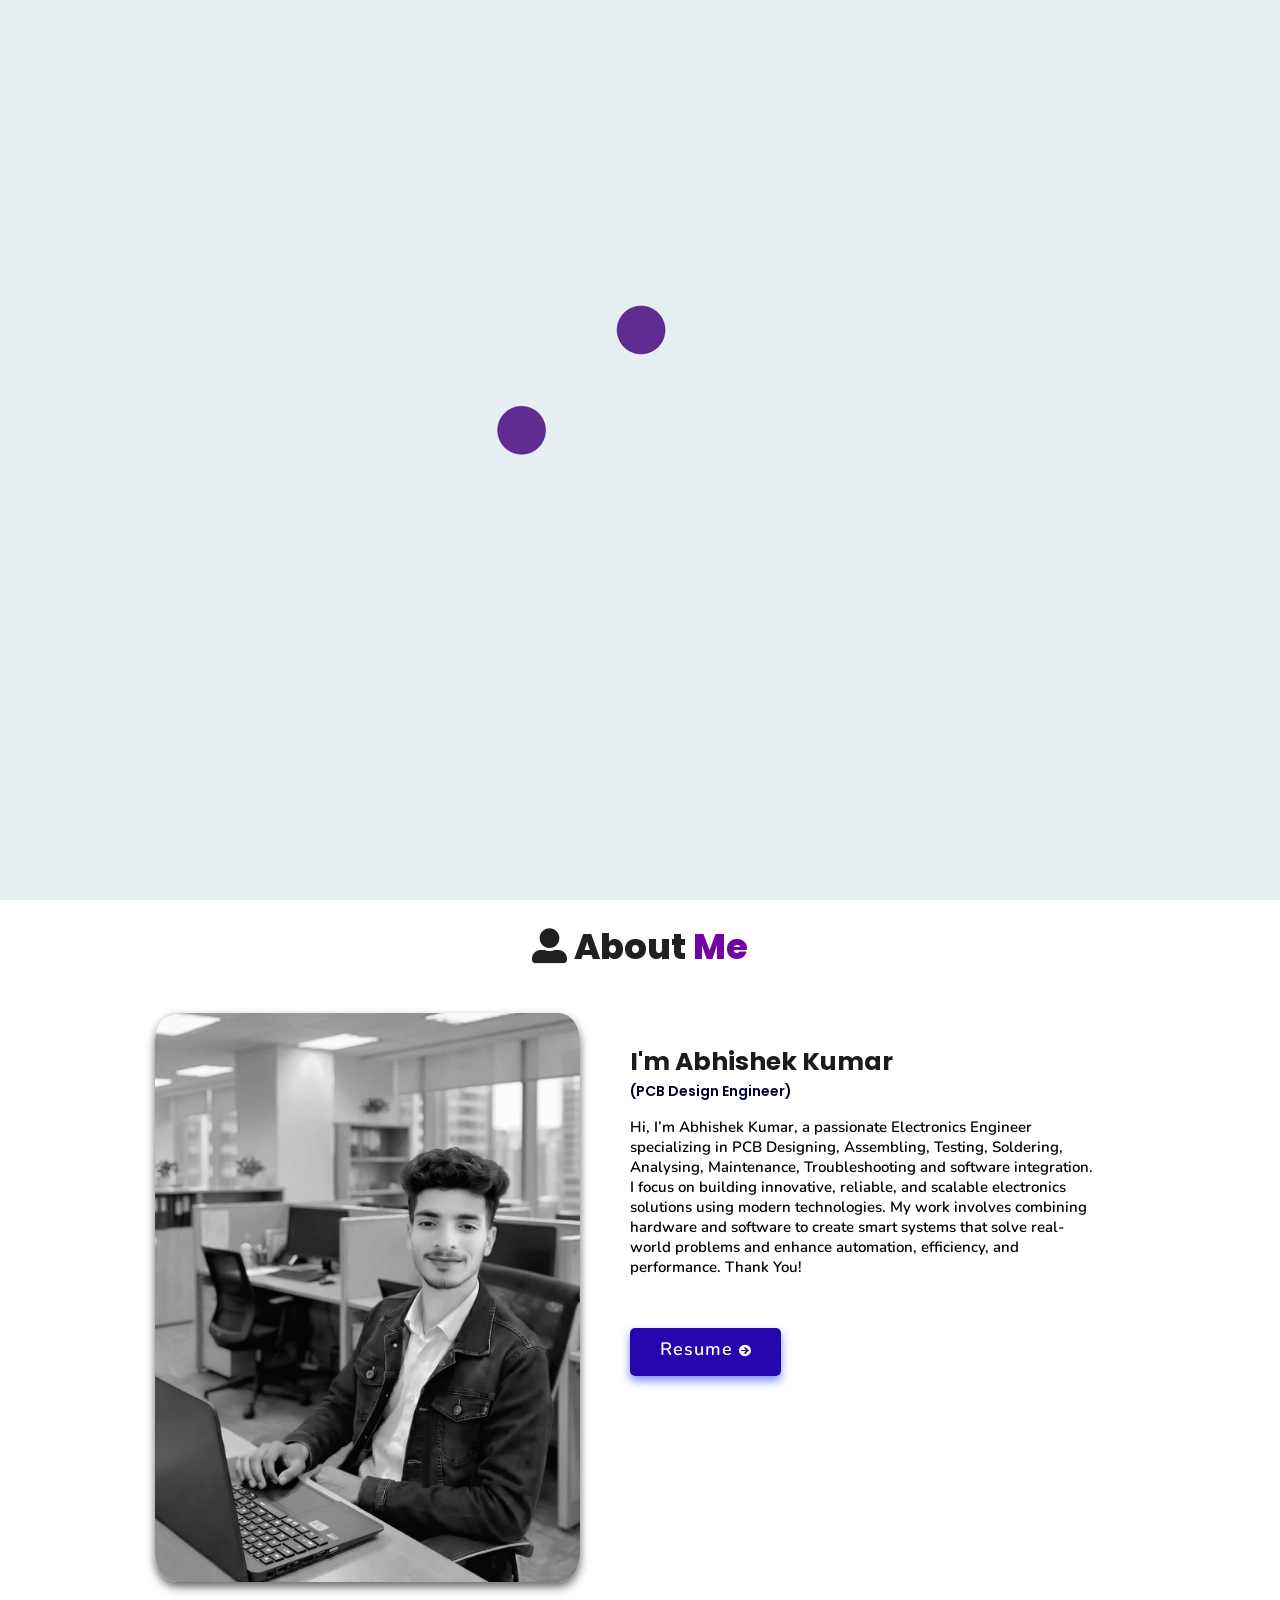
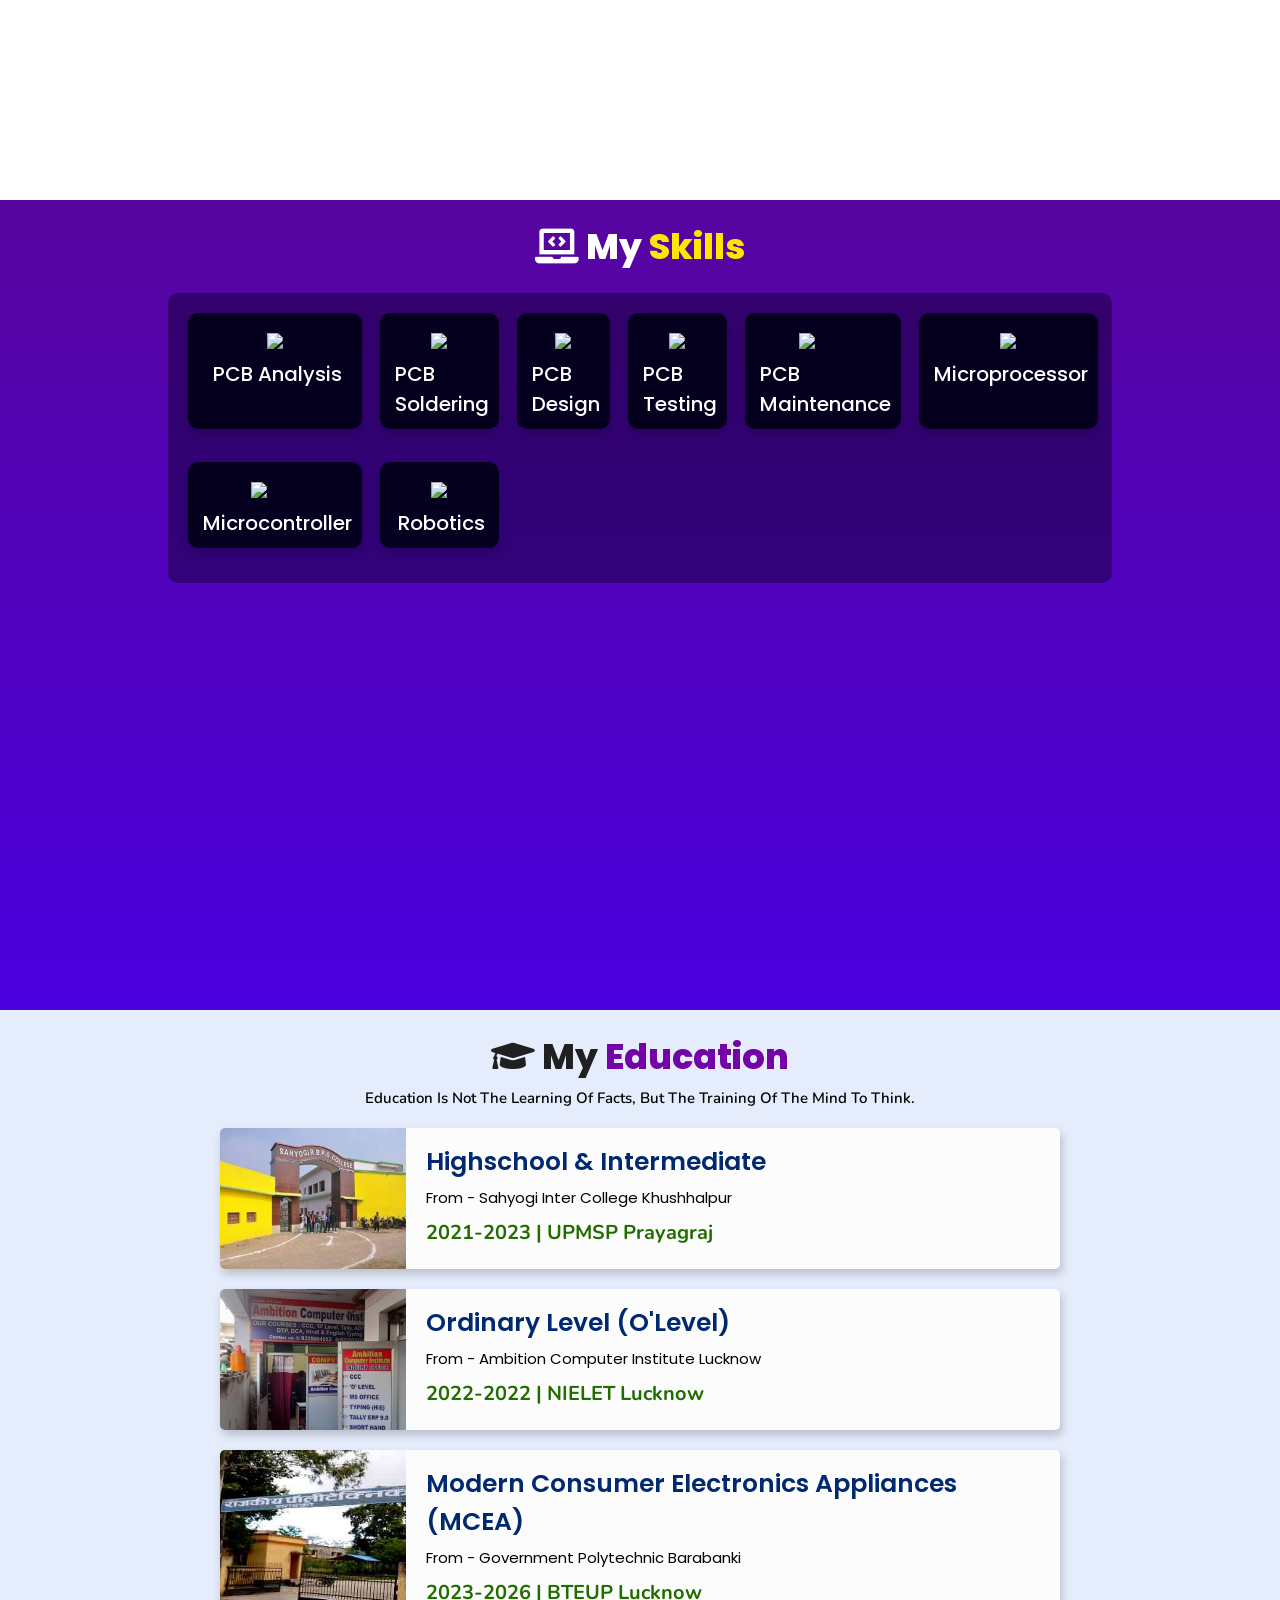
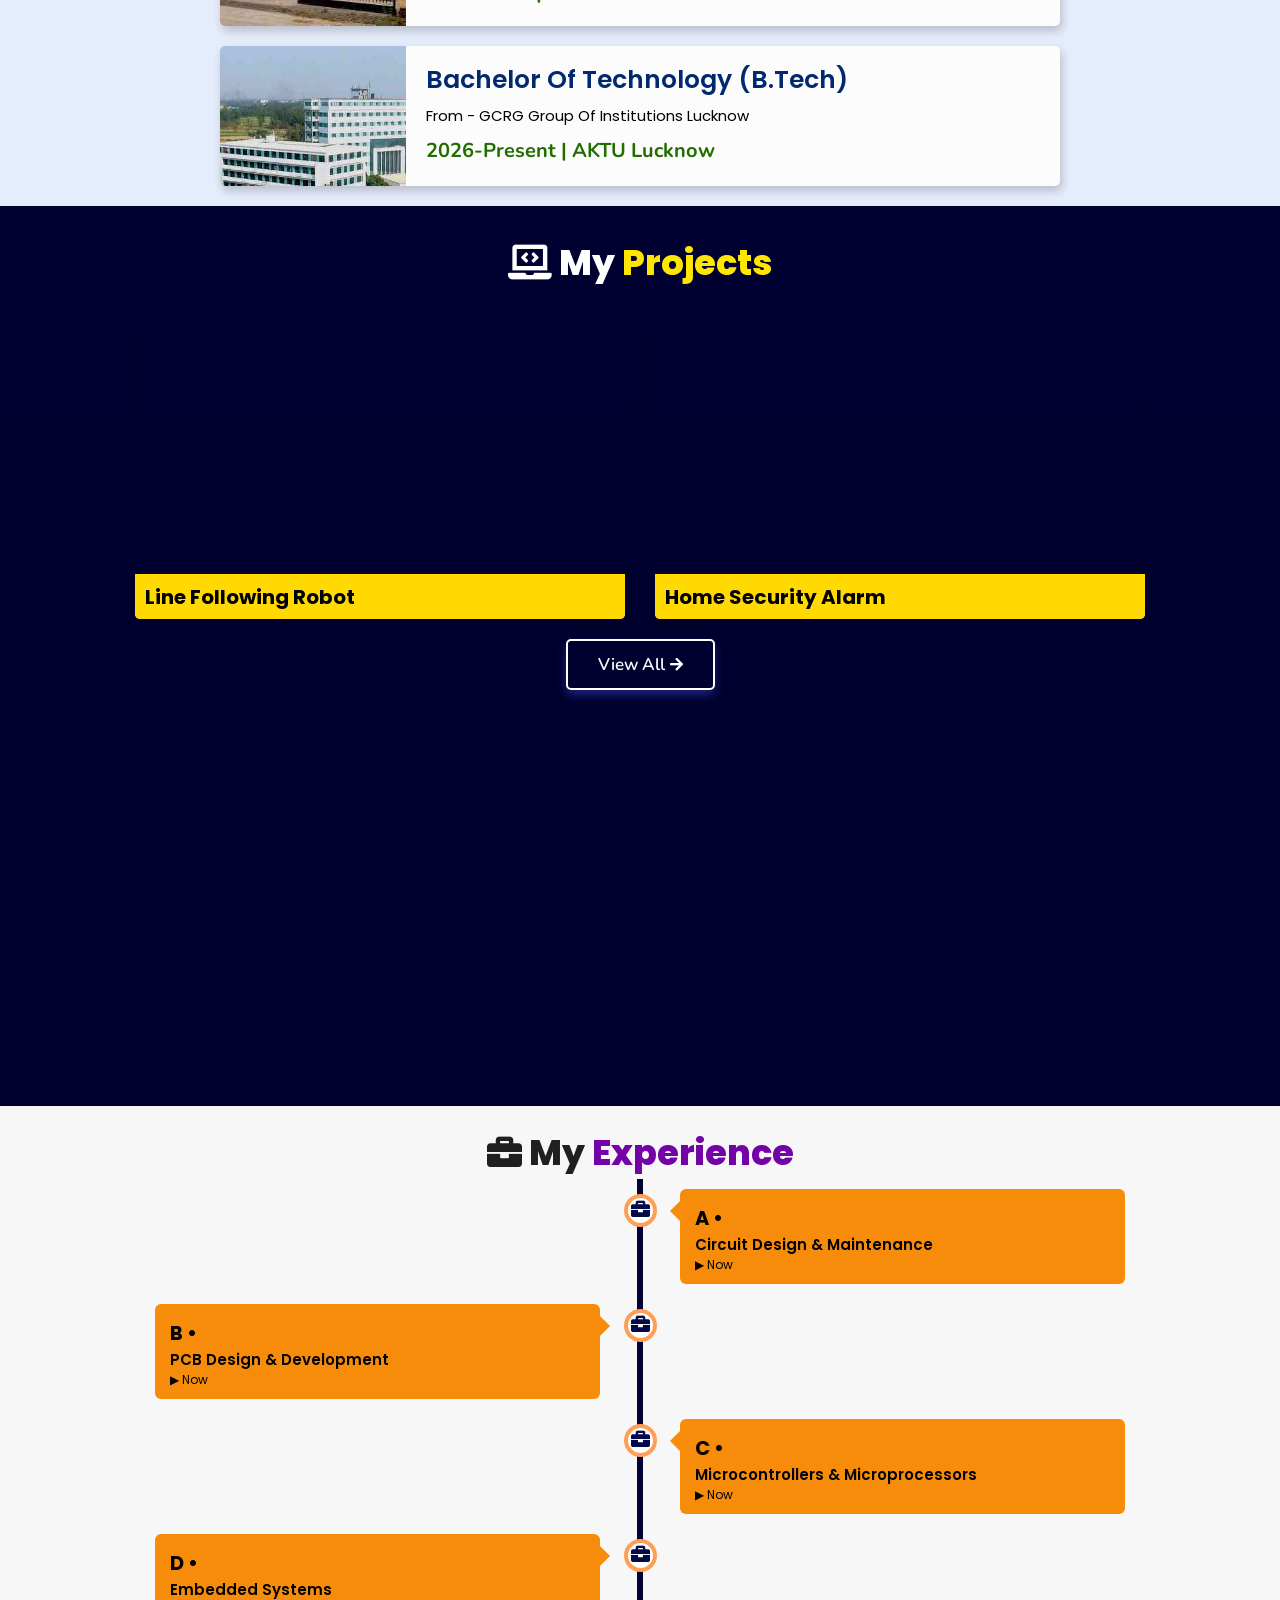
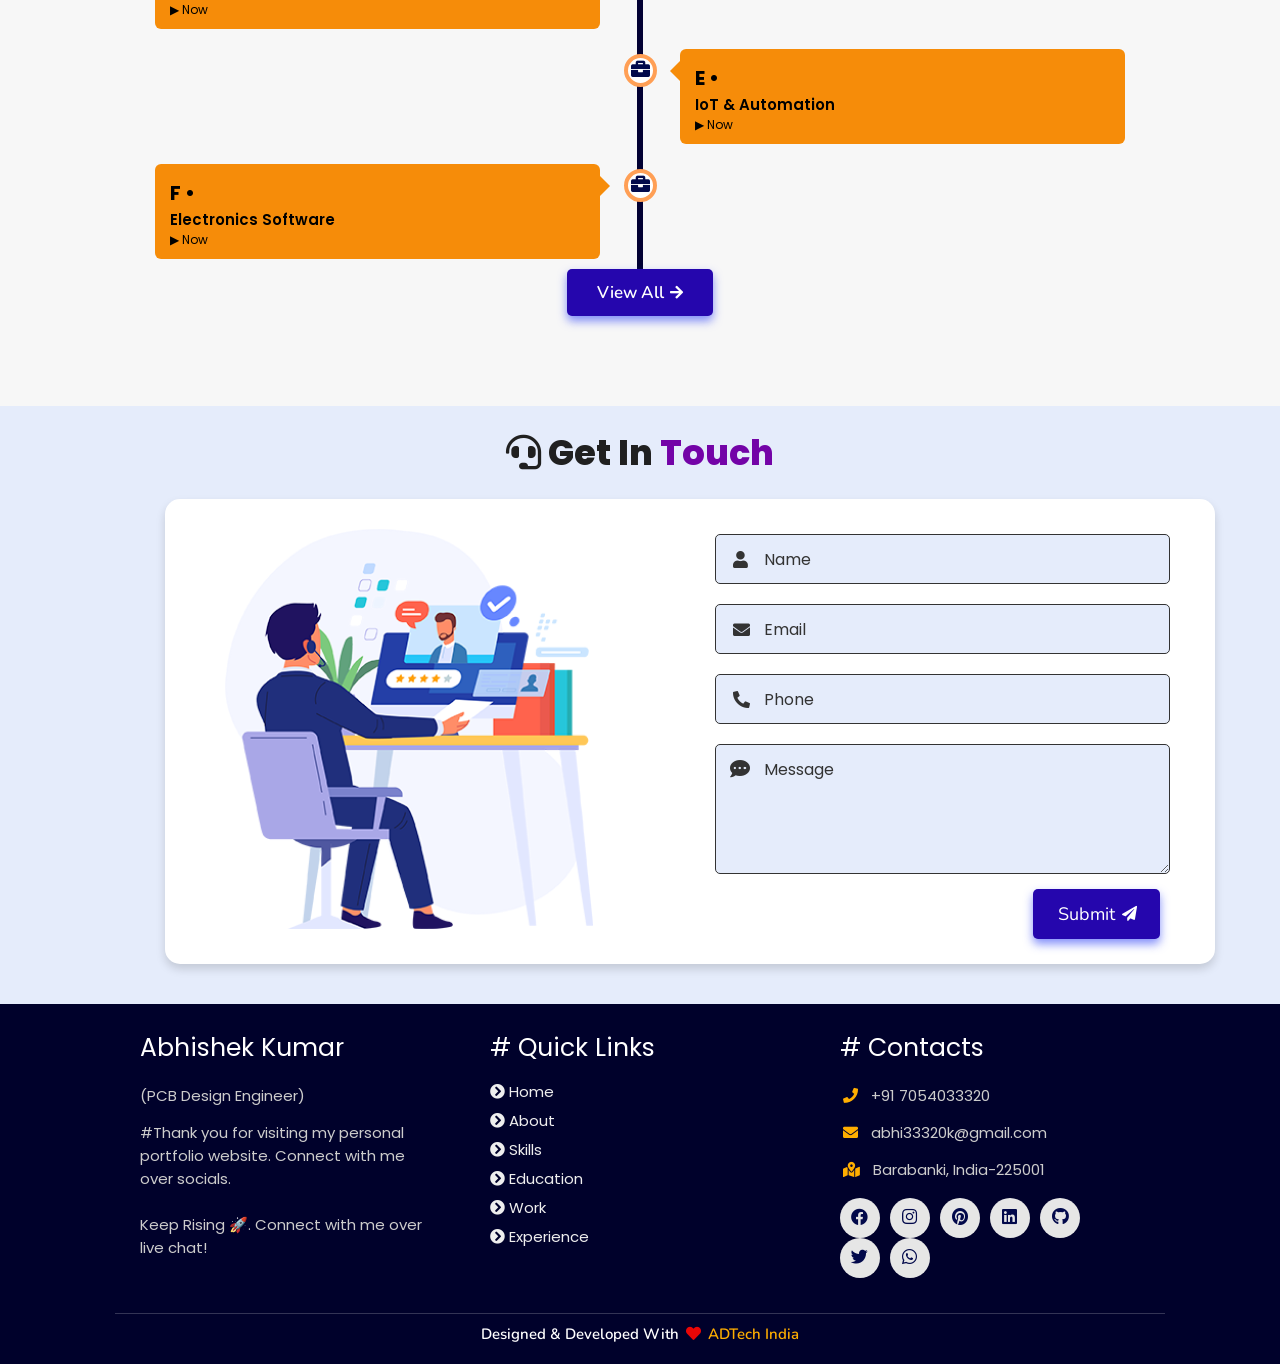
==== commit 2755c675: "Update index.html" ====
--- a/index.html
+++ b/index.html
@@ -110,10 +110,10 @@
     </div>
     <div class="content">
         <h3>I'm Abhishek Kumar</h3>
-        <span class="tag">(Electronics Specialist & Engineer)</span>
+        <span class="tag">(PCB Design Engineer)</span>
         
         <p>
-            Hi, I’m Abhishek Kumar, a passionate Electronics Engineer specializing in circuit design, maintenance, embedded systems, IoT, and software integration. 
+            Hi, I’m Abhishek Kumar, a passionate Electronics Engineer specializing in PCB Designing, Assembling, Testing, Soldering, Analysing, Maintenance, Troubleshooting and software integration. 
             I focus on building innovative, reliable, and scalable electronics solutions using modern technologies. My work involves combining hardware and software 
             to create smart systems that solve real-world problems and enhance automation, efficiency, and performance. Thank You!</p>       
         
@@ -139,51 +139,53 @@
              <div class="bar">
   <div class="info">
     <img src="https://img.icons8.com/color/48/000000/circuit.png"/>
-    <span>Circuit Design</span>
-  </div>
-</div>
-
+    <span>PCB Analysis</span>
+  </div>
+</div>+
+
+<div class="bar">
+  <div class="info">
+    <img src="https://img.icons8.com/color/48/000000/soldering-iron.png"/>
+    <span>PCB Soldering</span>
+  </div>
+</div>
+
+<div class="bar">
+  <div class="info">
+    <img src="https://img.icons8.com/color/48/000000/motherboard.png"/>
+    <span>PCB Design</span>
+  </div>
+</div>+
+
+<div class="bar">
+  <div class="info">
+    <img src="https://img.icons8.com/color/48/000000/resistor.png"/>
+    <span>PCB Testing</span>
+  </div>
+</div>
+
+<div class="bar">
+  <div class="info">
+    <img src="https://cdn-icons-png.flaticon.com/512/2843/2843912.png" width="48"/>
+    <span>PCB Maintenance</span>
+  </div>
+</div>
+
+<div class="bar">
+  <div class="info">
+    <img src="https://img.icons8.com/color/48/000000/electronics.png"/>
+    <span>Microprocessor</span>
+  </div>
+</div>
+
 <div class="bar">
   <div class="info">
     <img src="https://cdn-icons-png.flaticon.com/512/2103/2103633.png" width="48"/>
     <span>Microcontroller</span>
   </div>
-</div>
-
-<div class="bar">
-  <div class="info">
-    <img src="https://img.icons8.com/color/48/000000/soldering-iron.png"/>
-    <span>Soldering</span>
-  </div>
-</div>
-
-<div class="bar">
-  <div class="info">
-    <img src="https://img.icons8.com/color/48/000000/motherboard.png"/>
-    <span>PCB Design</span>
-  </div>
-</div>
-
-<div class="bar">
-  <div class="info">
-    <img src="https://img.icons8.com/color/48/000000/electronics.png"/>
-    <span>Microprocessor</span>
-  </div>
-</div>
-
-<div class="bar">
-  <div class="info">
-    <img src="https://img.icons8.com/color/48/000000/resistor.png"/>
-    <span>Testing</span>
-  </div>
-</div>
-
-<div class="bar">
-  <div class="info">
-    <img src="https://cdn-icons-png.flaticon.com/512/2843/2843912.png" width="48"/>
-    <span>Maintenance</span>
-  </div>
-</div>
+</div>
 
 <div class="bar">
   <div class="info">
@@ -445,7 +447,7 @@
 
       <div class="box">
           <h3>Abhishek Kumar</h3>
-          <p>(Electronics Specialist & Engineer)</p>
+          <p>(PCB Design Engineer)</p>
           <p>#Thank you for visiting my personal portfolio website. Connect with me over socials. <br/> <br/> Keep Rising 🚀. Connect with me over live chat!</p>
       </div>
 
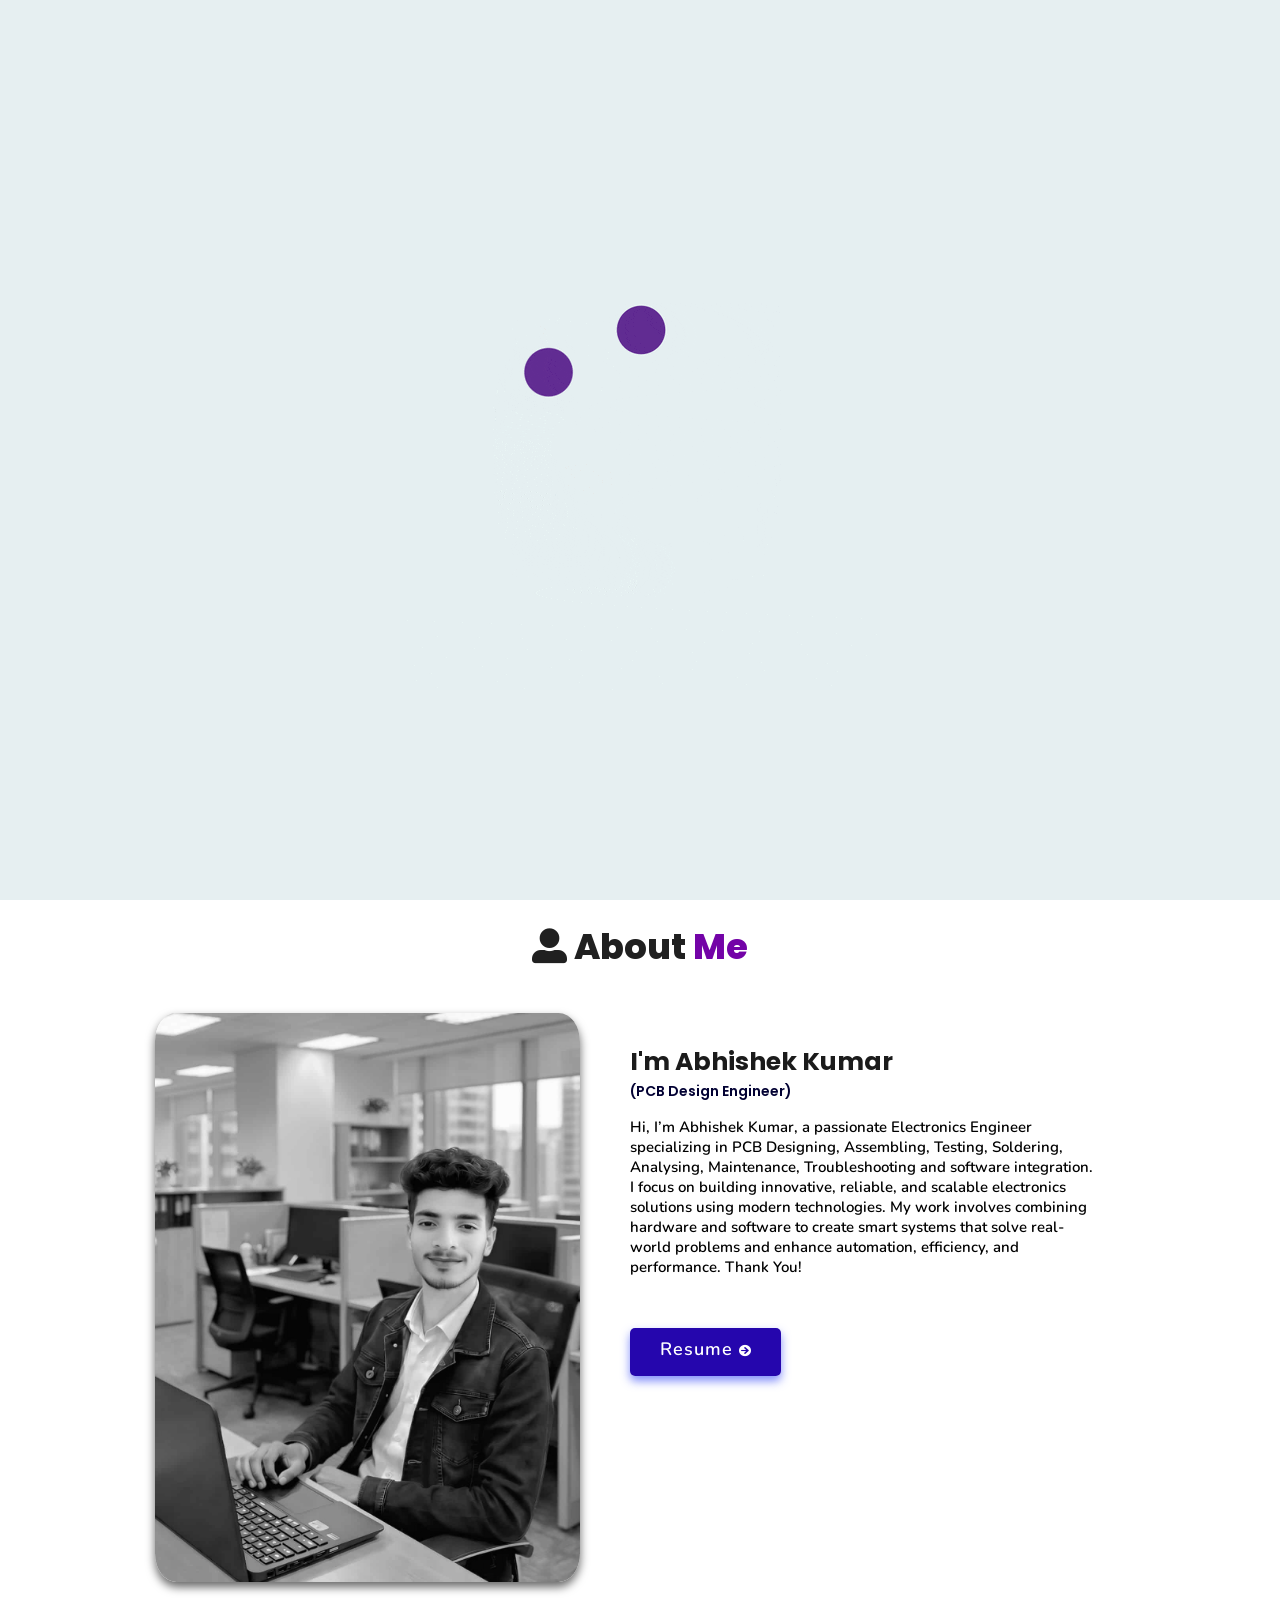
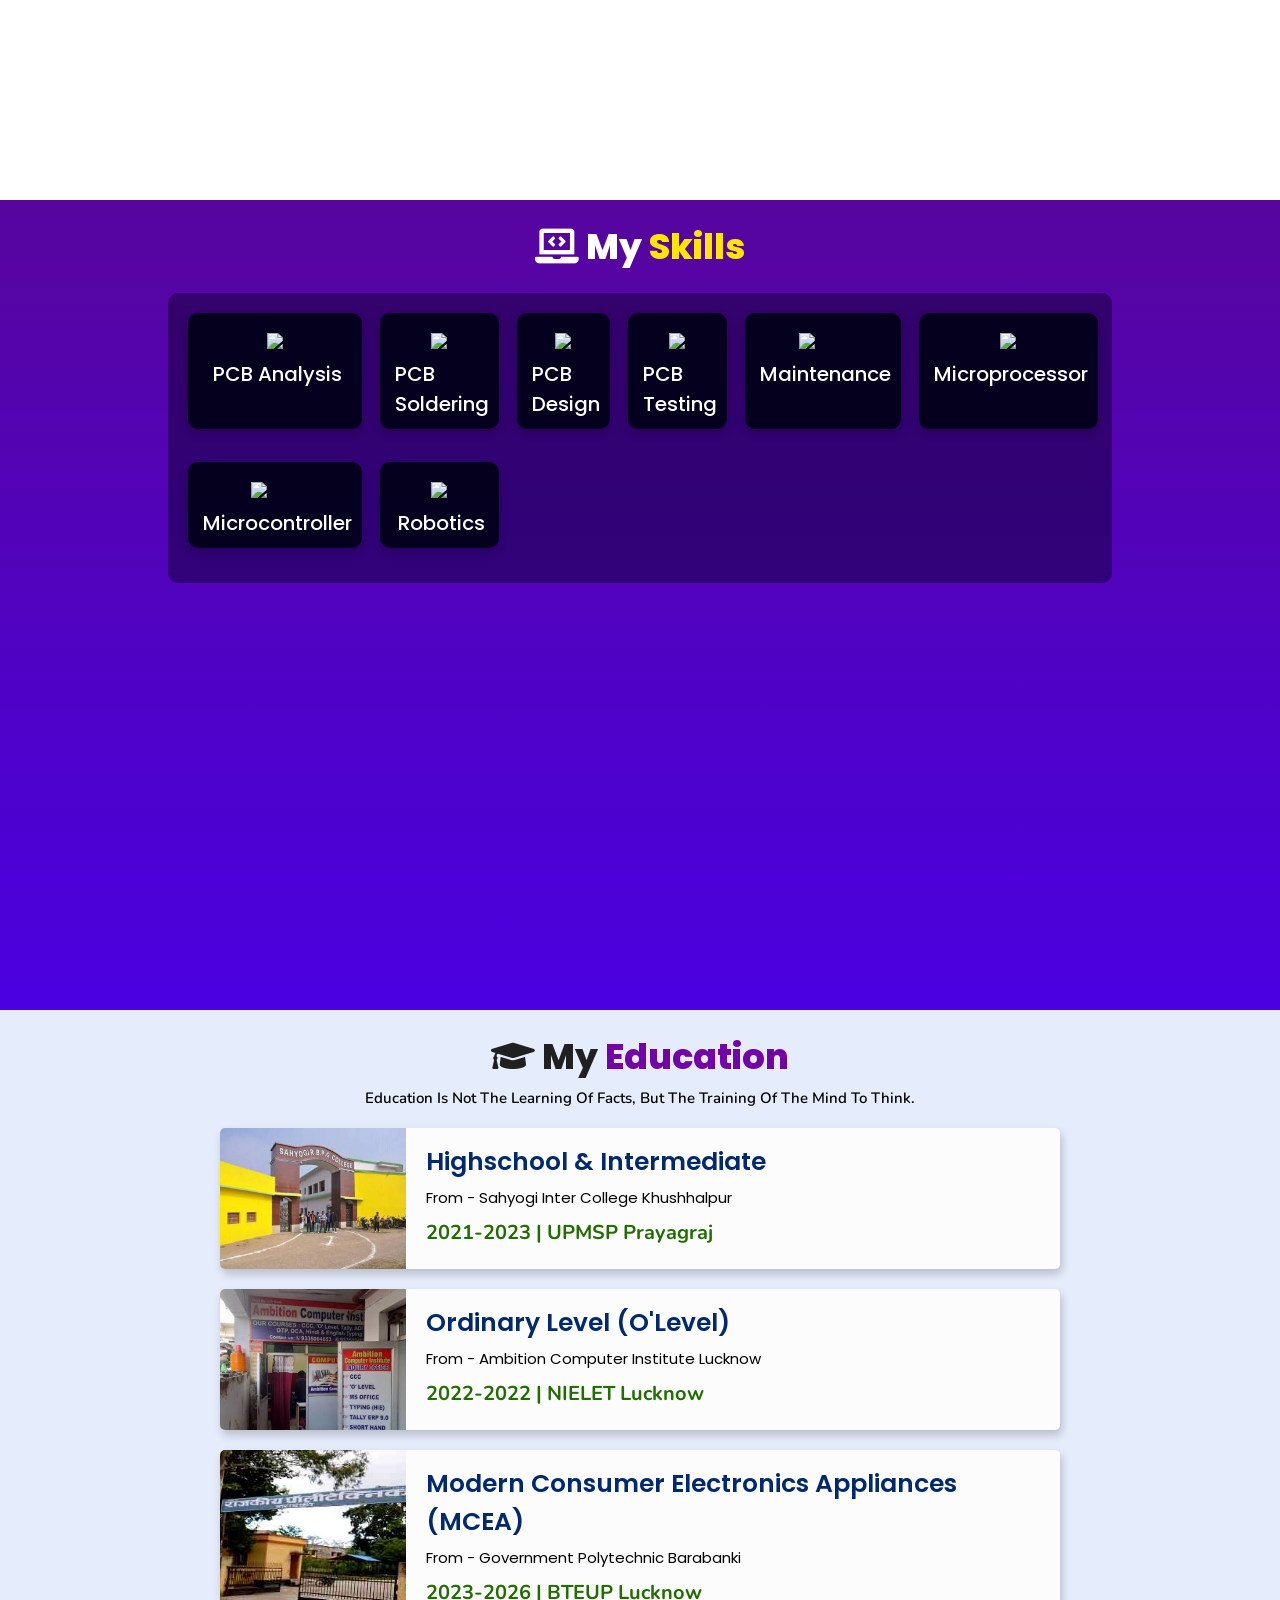
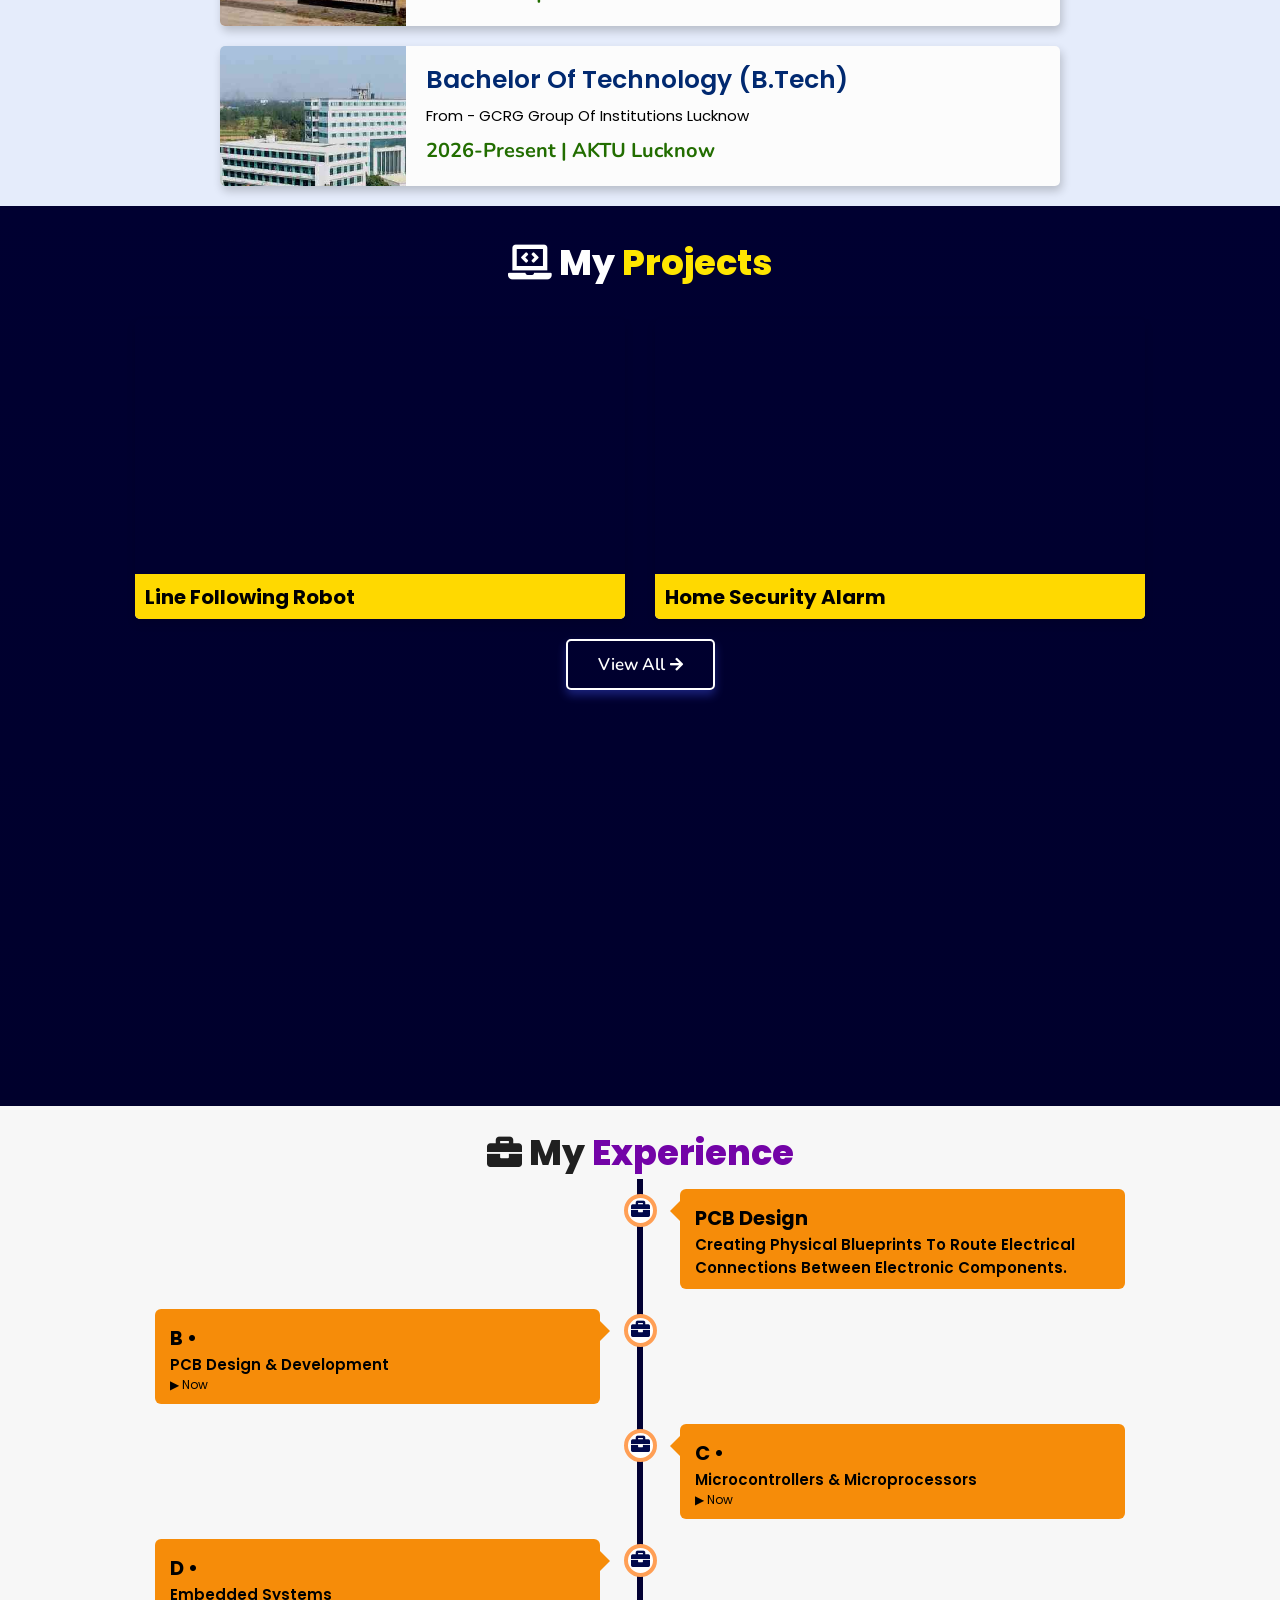
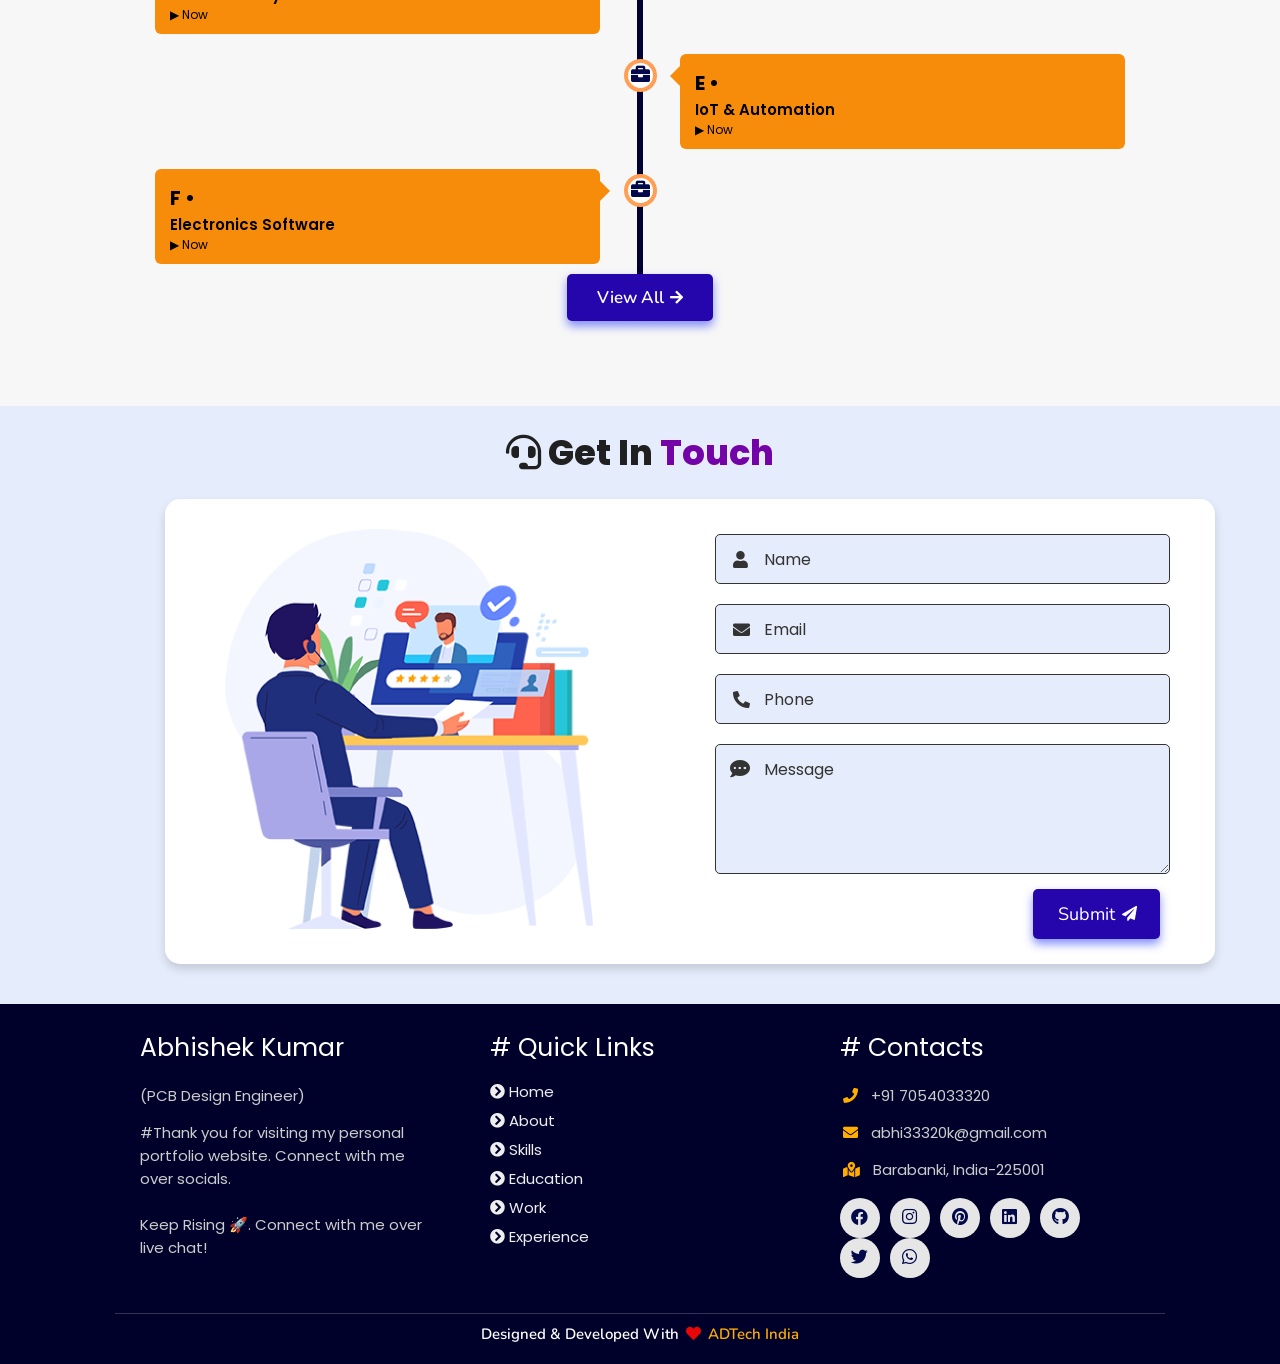
==== commit 7aa33813: "Update index.html" ====
--- a/index.html
+++ b/index.html
@@ -169,7 +169,7 @@
 <div class="bar">
   <div class="info">
     <img src="https://cdn-icons-png.flaticon.com/512/2843/2843912.png" width="48"/>
-    <span>PCB Maintenance</span>
+    <span>Maintenance</span>
   </div>
 </div>
 
@@ -317,11 +317,11 @@
     <div class="container right">
       <div class="content">
         <div class="tag">
-          <h2>A •</h2>
-        </div>
-        <div class="desc">
-            <h3>Circuit Design & Maintenance</h3>
-            <p>▶︎ Now</p>
+          <h2>PCB Design</h2>
+        </div>
+        <div class="desc">
+            <h3>Creating physical blueprints to route electrical connections between electronic components.</h3>+          
         </div>
       </div>
     </div>
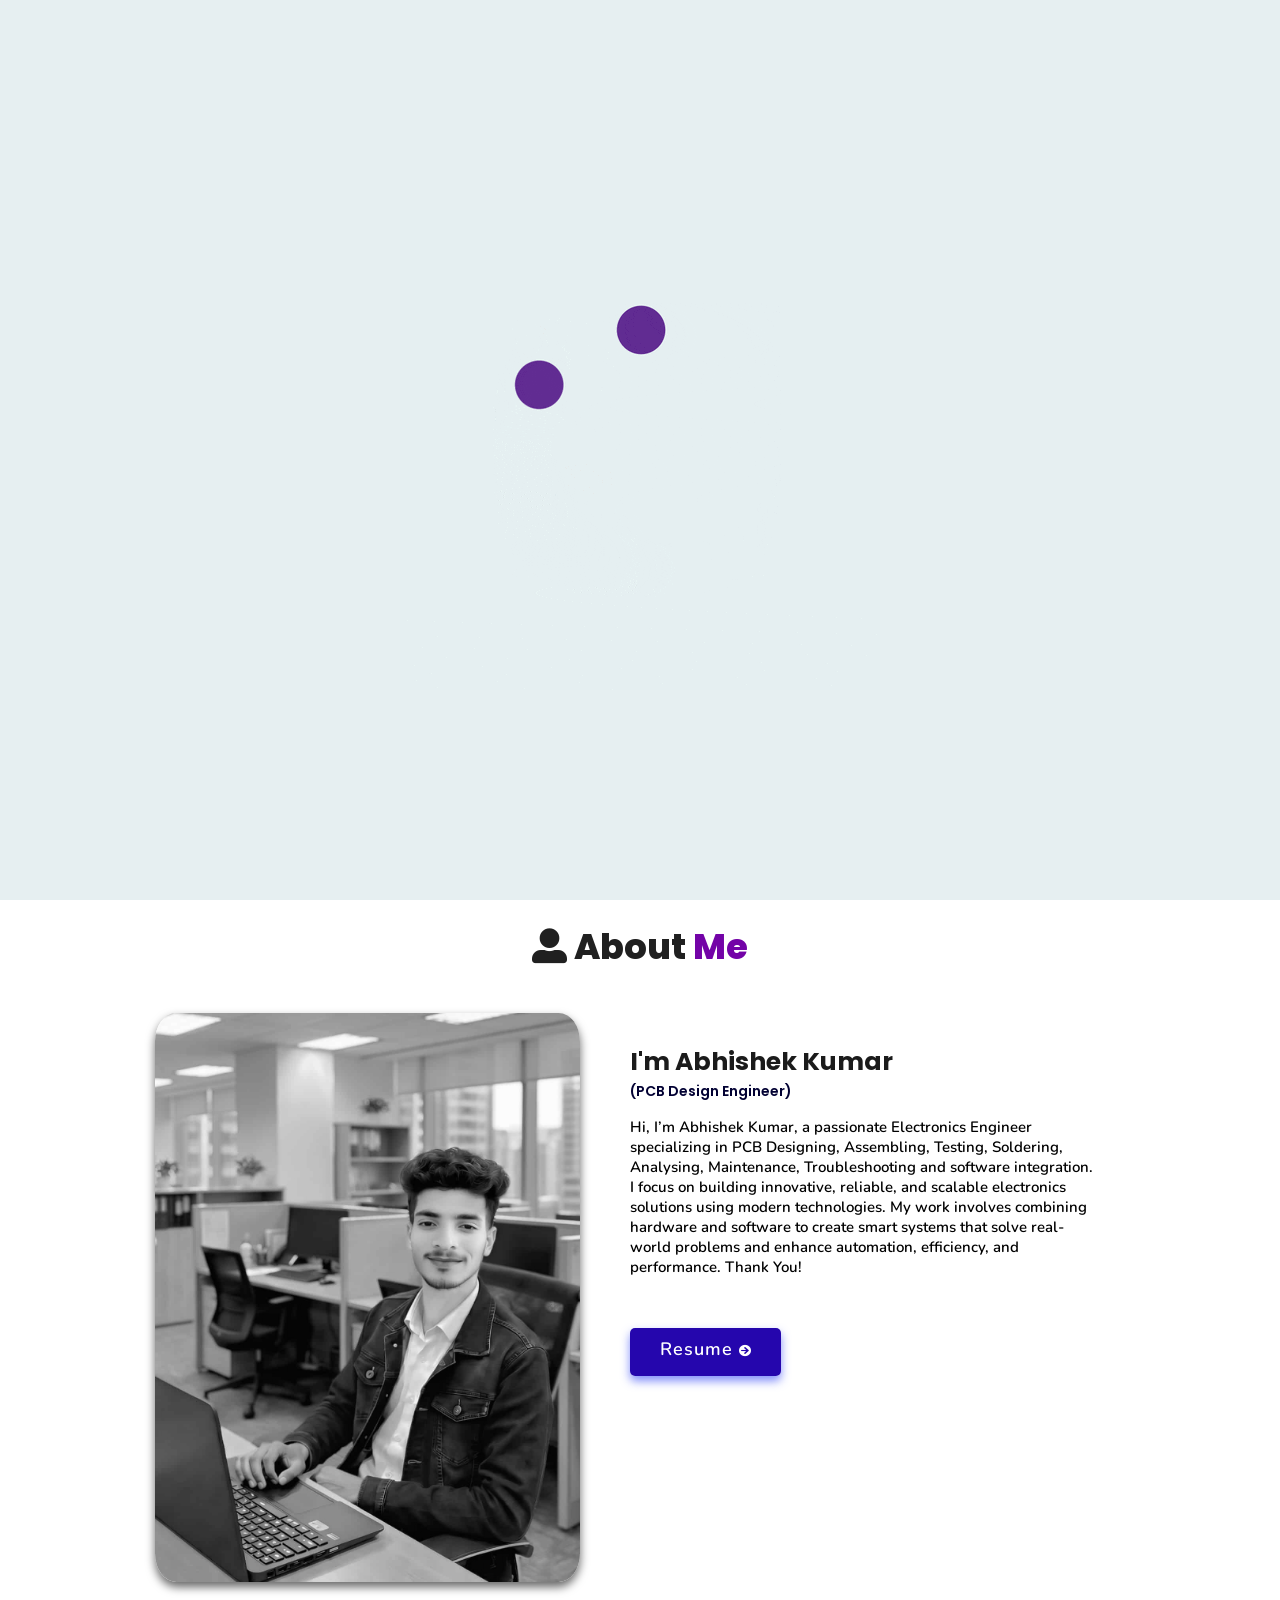
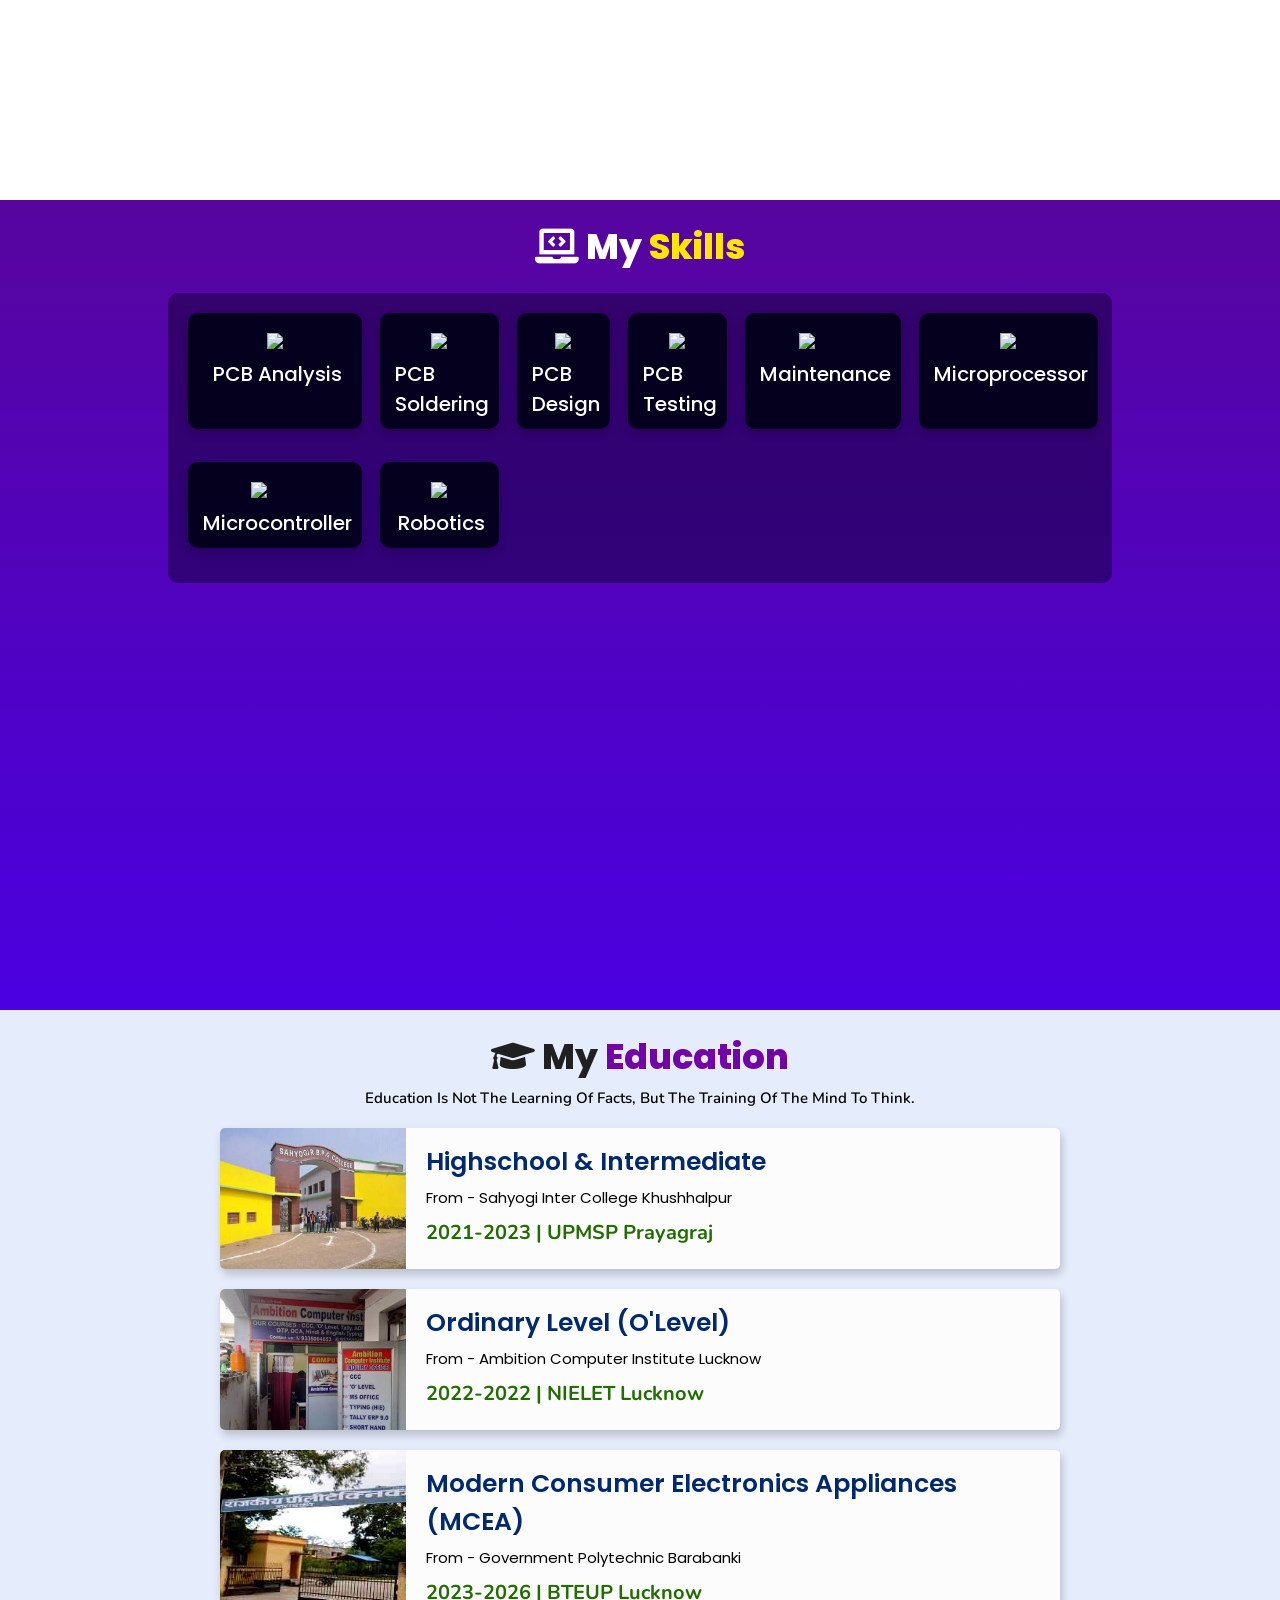
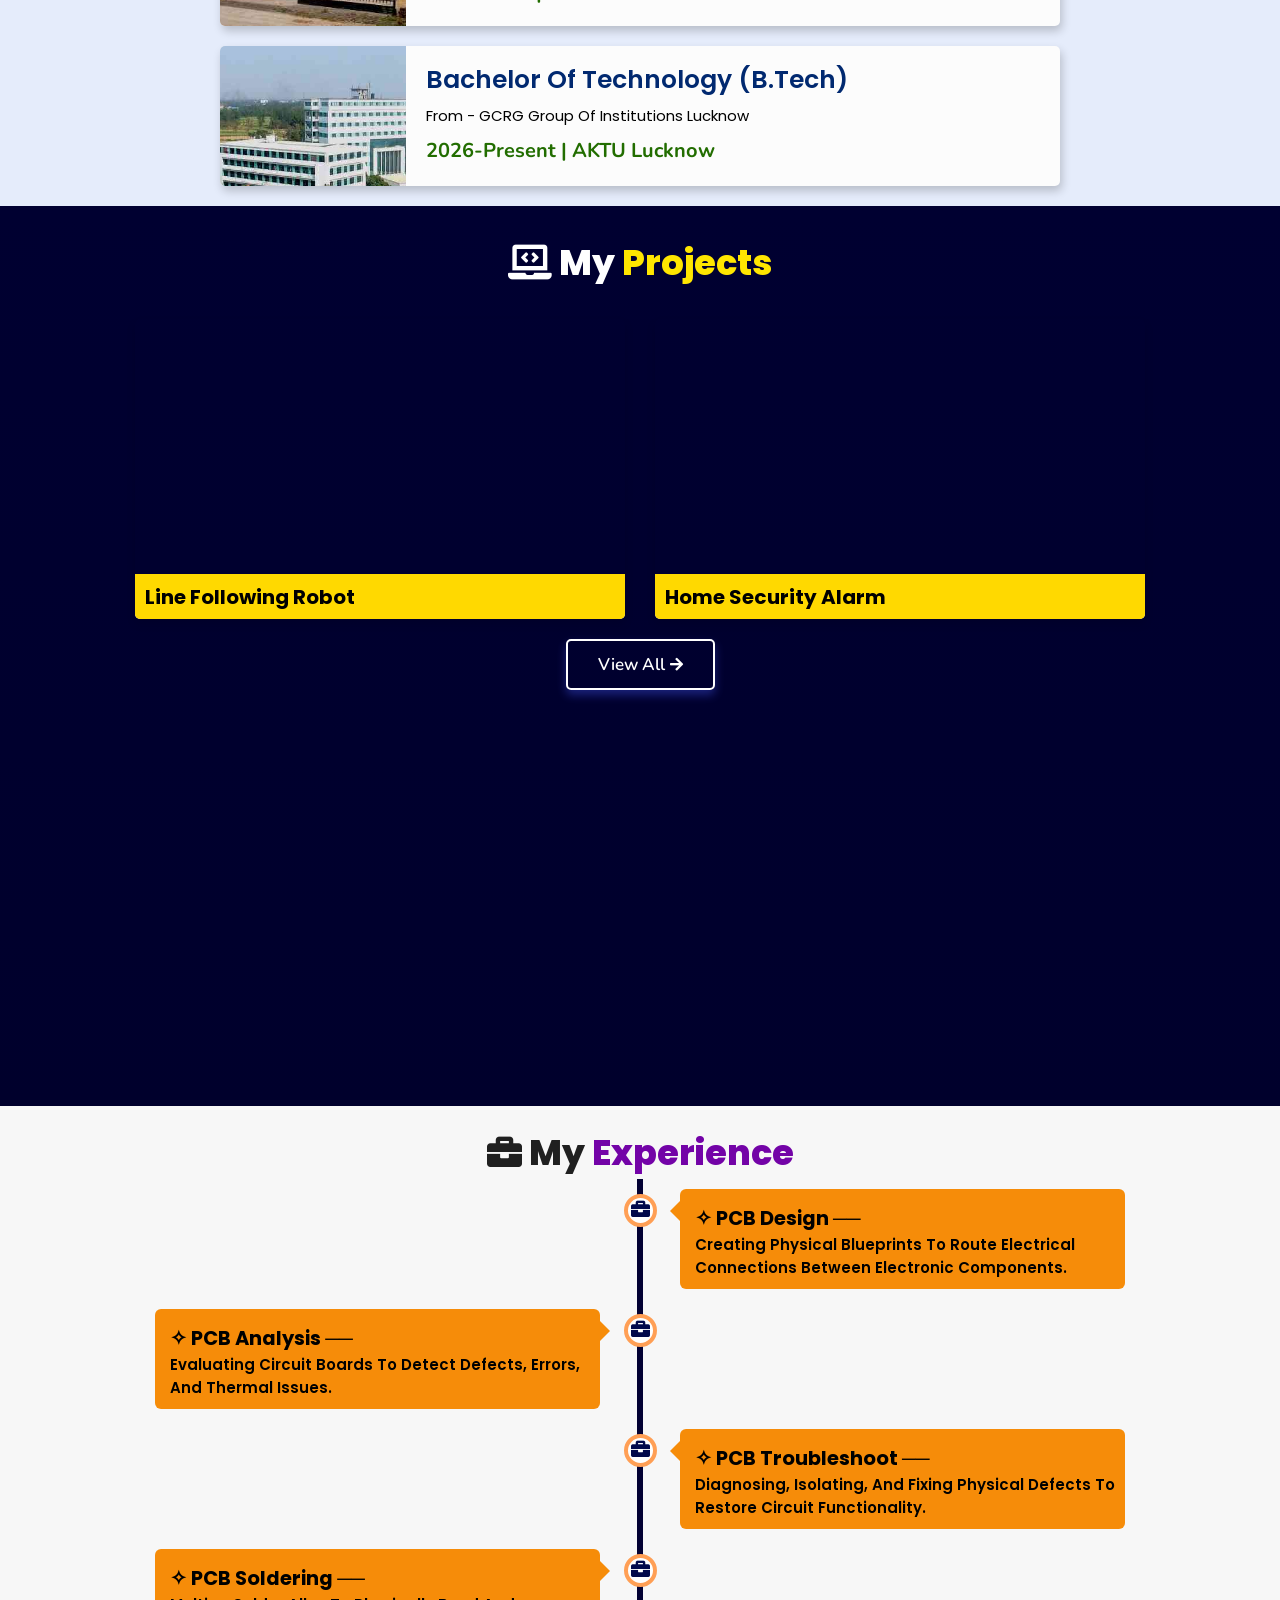
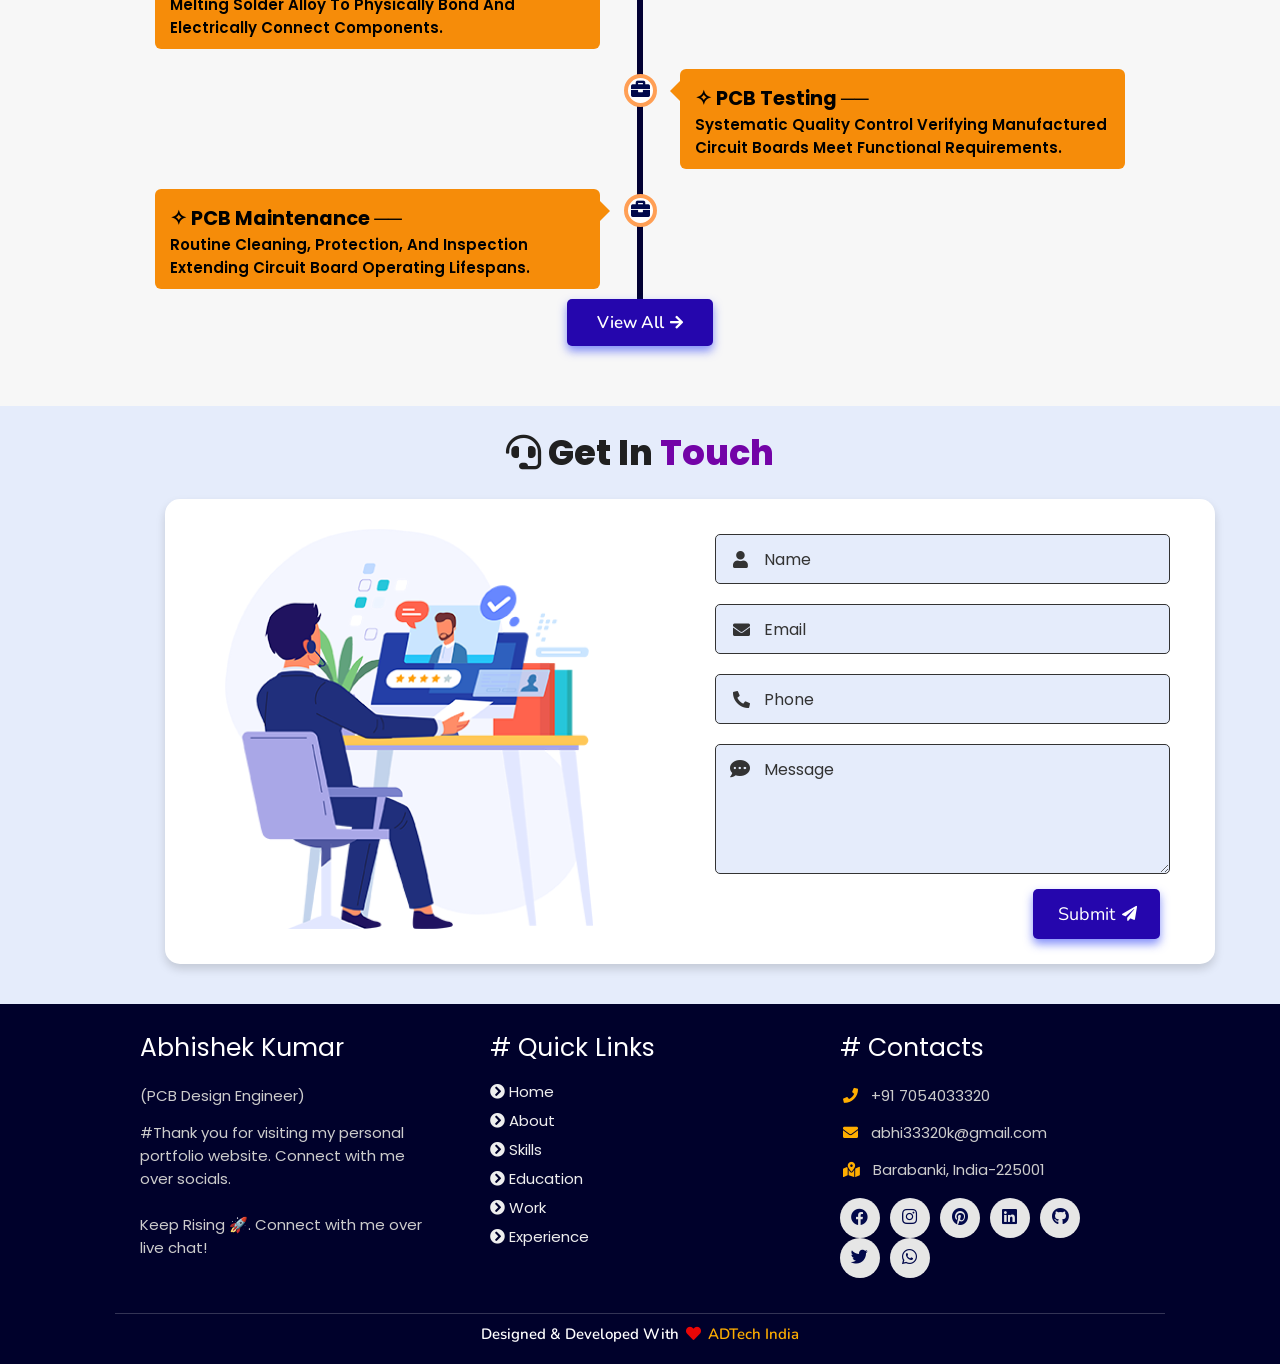
==== commit b8c2cbaa: "Update index.html" ====
--- a/index.html
+++ b/index.html
@@ -317,7 +317,7 @@
     <div class="container right">
       <div class="content">
         <div class="tag">
-          <h2>PCB Design</h2>
+          <h2>✧ PCB Design ──</h2>
         </div>
         <div class="desc">
             <h3>Creating physical blueprints to route electrical connections between electronic components.</h3>@@ -329,11 +329,11 @@
     <div class="container left">
       <div class="content">
         <div class="tag">
-          <h2>B •</h2>
-        </div>
-        <div class="desc">
-            <h3>PCB Design & Development</h3>
-            <p>▶︎ Now</p>
+          <h2>✧ PCB Analysis ──</h2>
+        </div>
+        <div class="desc">
+            <h3>Evaluating circuit boards to detect defects, errors, and thermal issues.</h3>+
         </div>
       </div>
     </div>
@@ -341,11 +341,11 @@
     <div class="container right">
       <div class="content">
         <div class="tag">
-          <h2>C •</h2>
-        </div>
-        <div class="desc">
-            <h3>Microcontrollers & Microprocessors</h3>
-            <p>▶︎ Now</p>
+          <h2>✧ PCB Troubleshoot ──</h2>
+        </div>
+        <div class="desc">
+            <h3>Diagnosing, isolating, and fixing physical defects to restore circuit functionality.</h3>+      
         </div>
       </div>
     </div>
@@ -353,11 +353,11 @@
     <div class="container left">
       <div class="content">
         <div class="tag">
-          <h2>D •</h2>
-        </div>
-        <div class="desc">
-            <h3>Embedded Systems</h3>
-            <p>▶︎ Now</p>
+          <h2>✧ PCB Soldering ──</h2>
+        </div>
+        <div class="desc">
+            <h3>Melting solder alloy to physically bond and electrically connect components.</h3>+
         </div>
       </div>
     </div>
@@ -365,11 +365,11 @@
     <div class="container right">
       <div class="content">
         <div class="tag">
-          <h2>E •</h2>
-        </div>
-        <div class="desc">
-            <h3>IoT & Automation</h3>
-            <p>▶︎ Now</p>
+          <h2>✧ PCB Testing ──</h2>
+        </div>
+        <div class="desc">
+            <h3>Systematic quality control verifying manufactured circuit boards meet functional requirements.</h3>+
         </div>
       </div>
     </div>
@@ -377,12 +377,11 @@
     <div class="container left">
       <div class="content">
         <div class="tag">
-          <h2>F •</h2>
-        </div>
-        <div class="desc">
-            <h3>Electronics Software</h3>
-            <p>▶︎ Now</p>
-        </div>
+          <h2>✧ PCB Maintenance ──</h2>
+        </div>
+        <div class="desc">
+            <h3>Routine cleaning, protection, and inspection extending circuit board operating lifespans.</h3>
+           </div>
       </div>
     </div>
   </div>
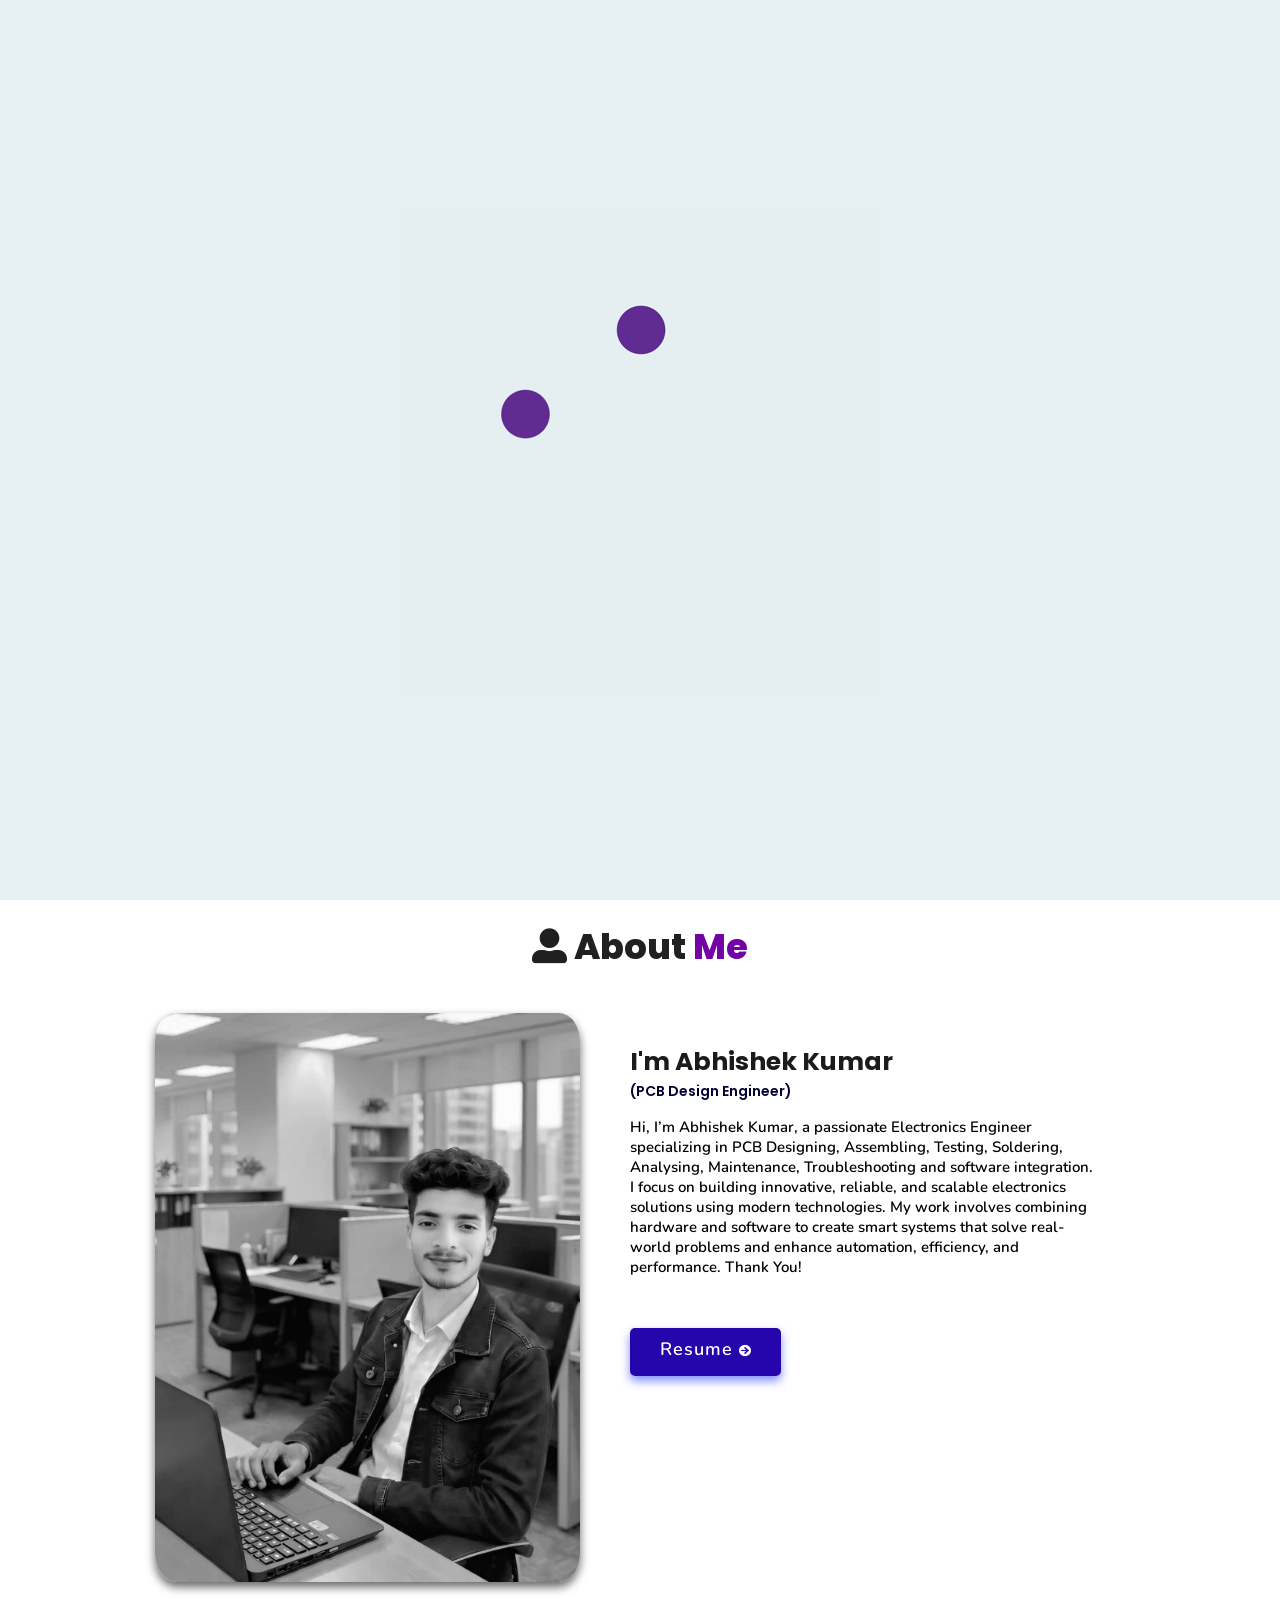
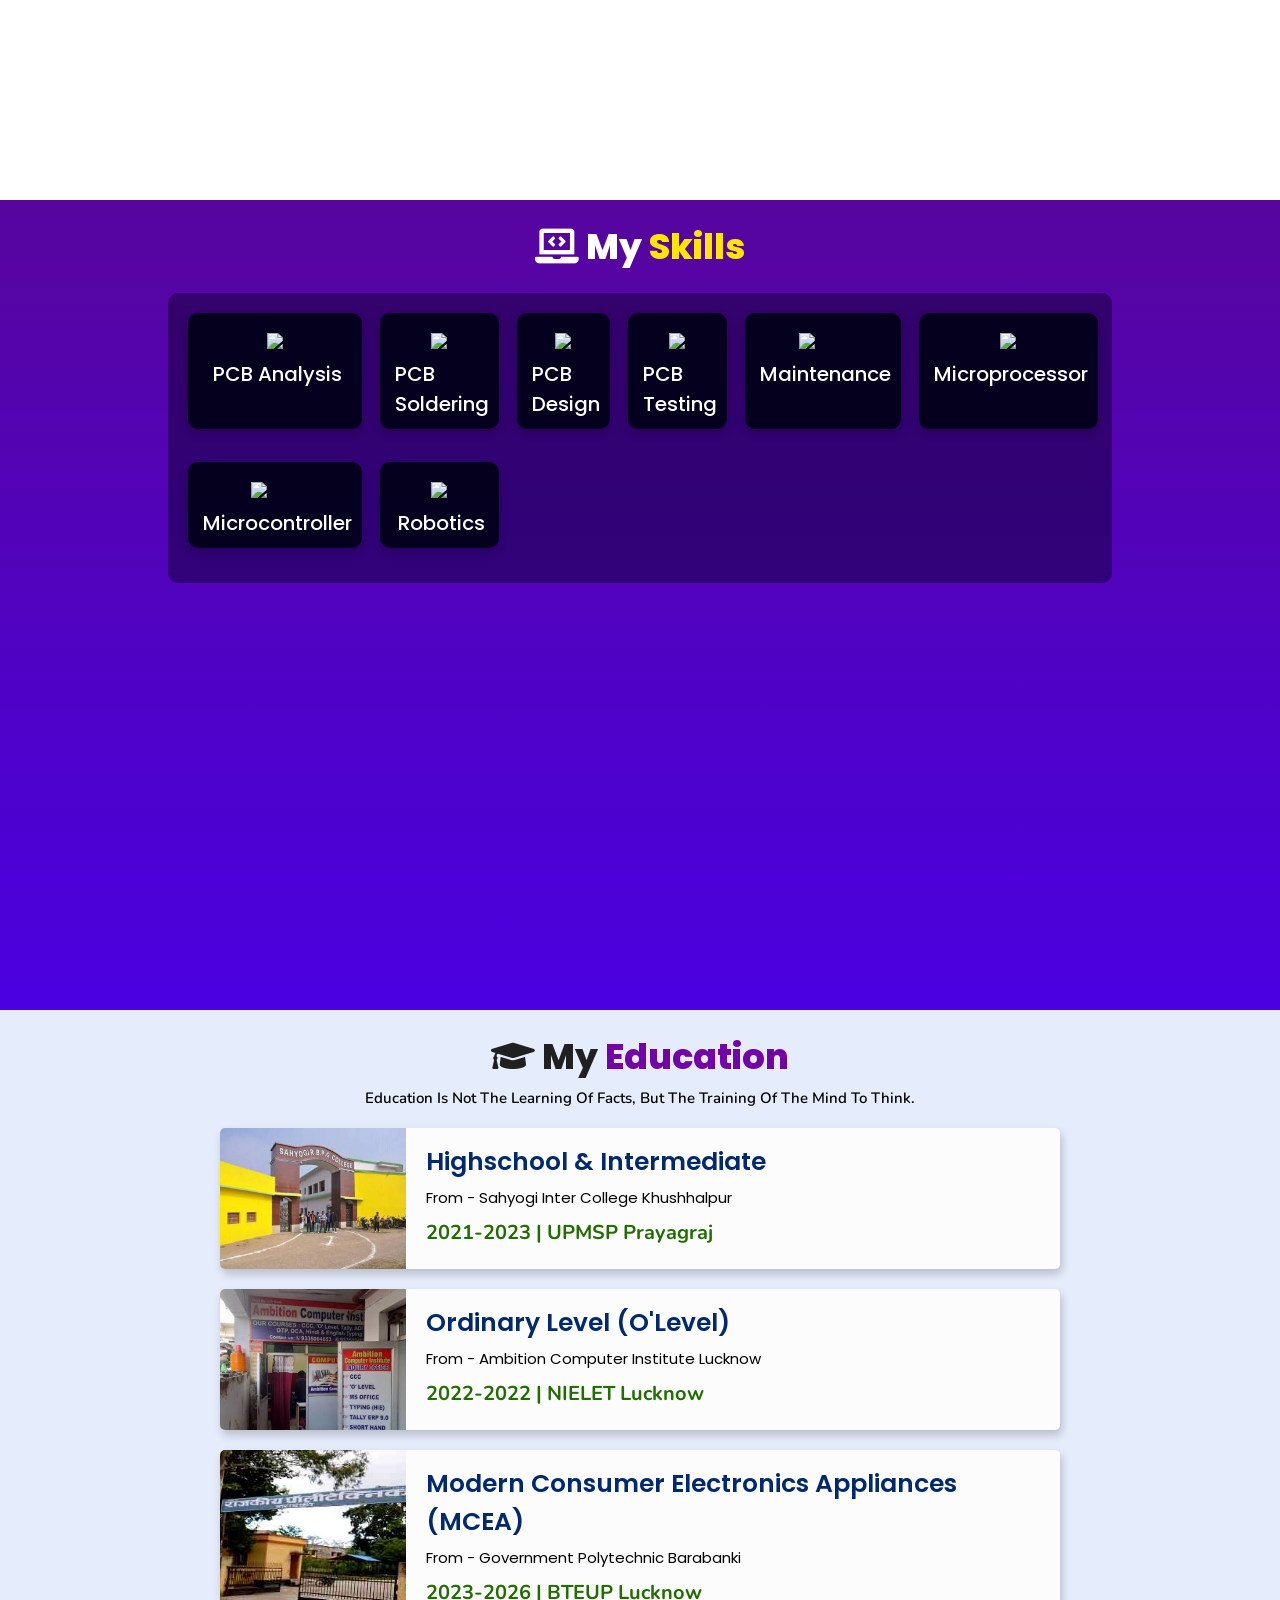
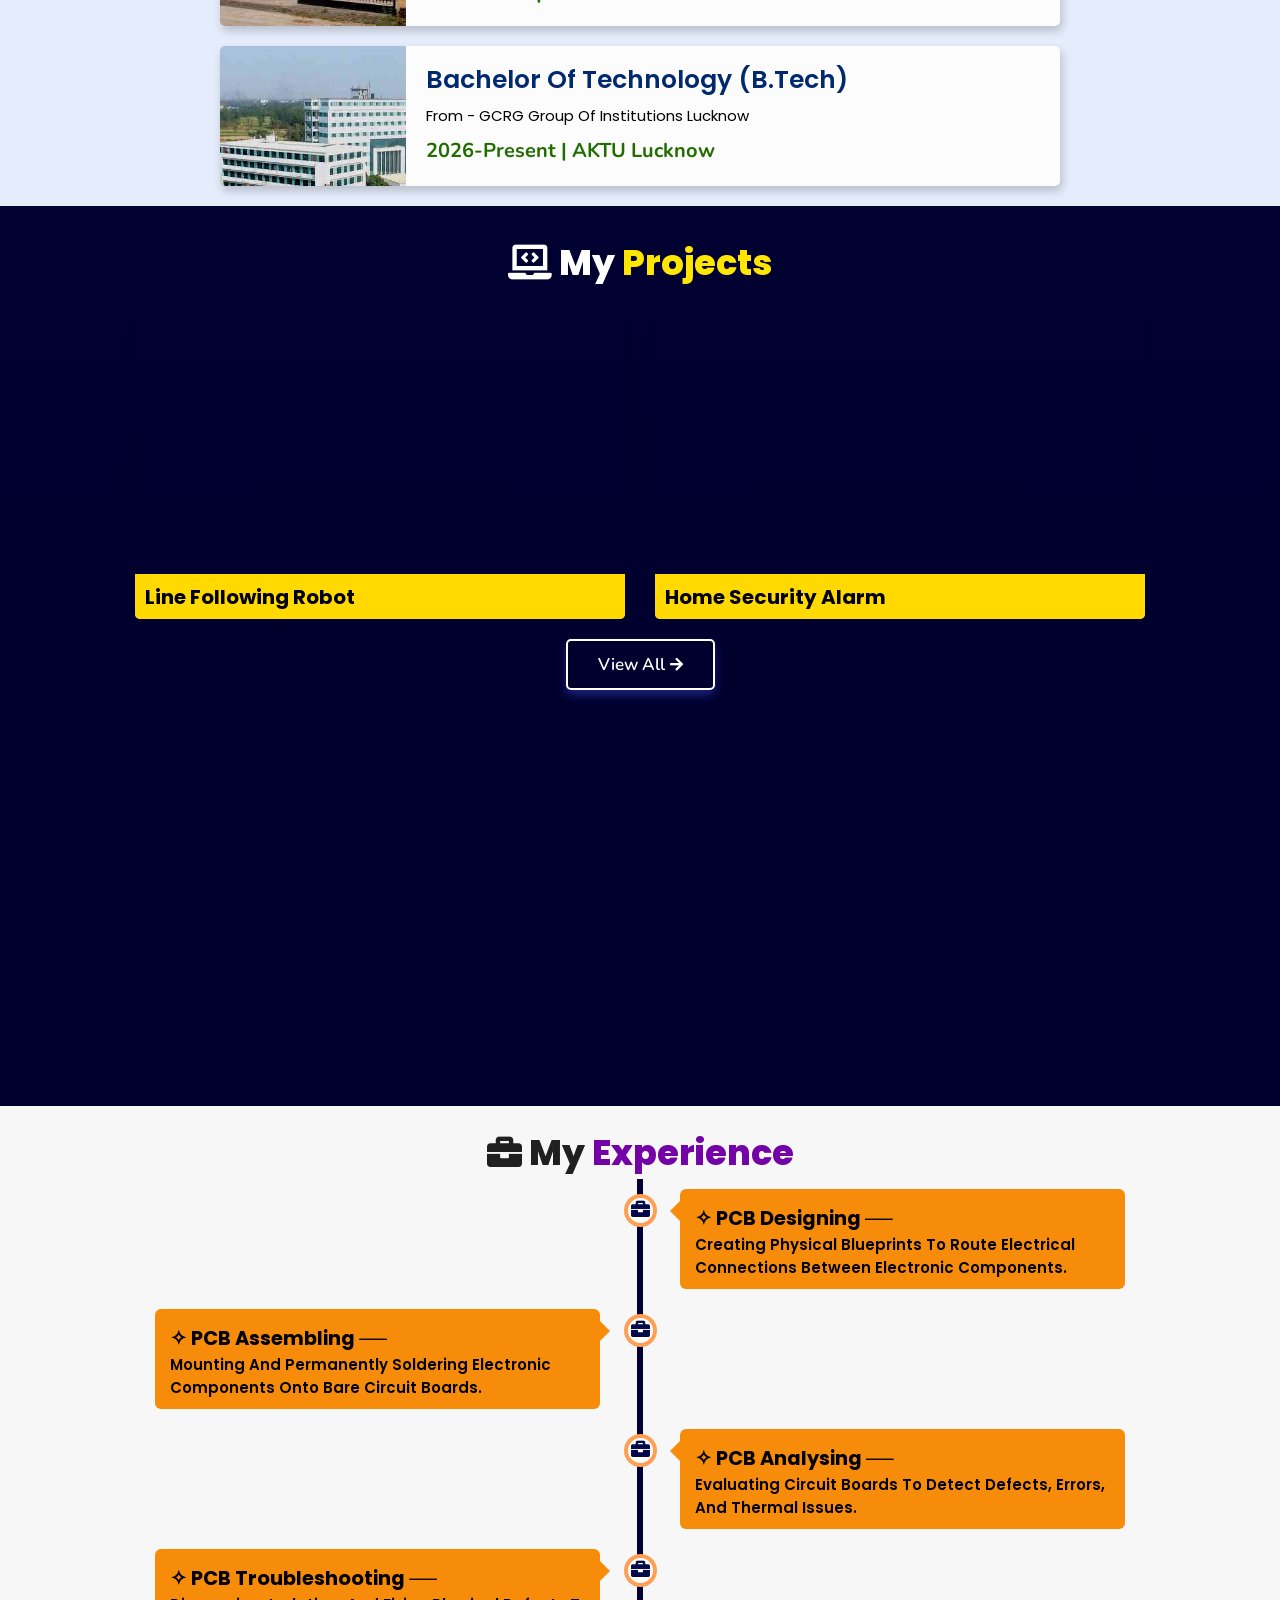
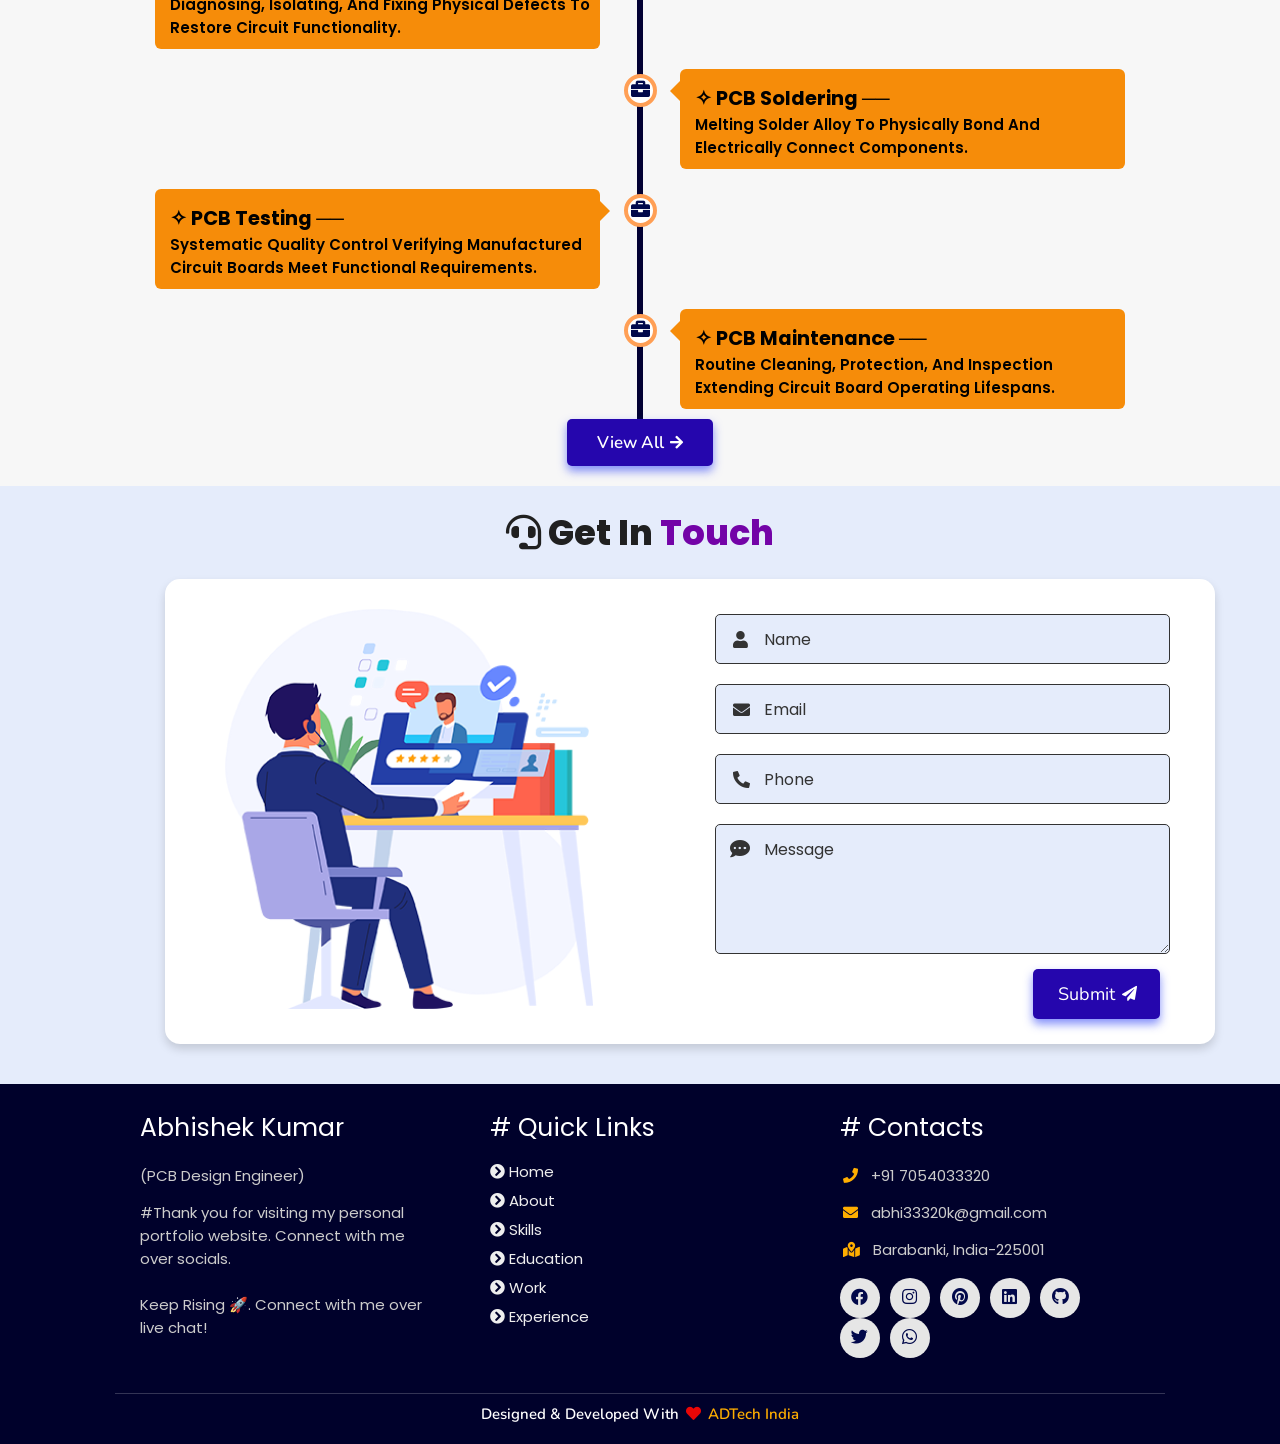
==== commit fc6e445a: "Update index.html" ====
--- a/index.html
+++ b/index.html
@@ -317,7 +317,7 @@
     <div class="container right">
       <div class="content">
         <div class="tag">
-          <h2>✧ PCB Design ──</h2>
+          <h2>✧ PCB Designing ──</h2>
         </div>
         <div class="desc">
             <h3>Creating physical blueprints to route electrical connections between electronic components.</h3>@@ -325,23 +325,35 @@
         </div>
       </div>
     </div>
+
+<div class="container left">
+      <div class="content">
+        <div class="tag">
+          <h2>✧ PCB Assembling ──</h2>
+        </div>
+        <div class="desc">
+            <h3>Mounting and permanently soldering electronic components onto bare circuit boards.</h3>+
+        </div>
+      </div>
+    </div>
+
+    <div class="container right">
+      <div class="content">
+        <div class="tag">
+          <h2>✧ PCB Analysing ──</h2>
+        </div>
+        <div class="desc">
+            <h3>Evaluating circuit boards to detect defects, errors, and thermal issues.</h3>+
+        </div>
+      </div>
+    </div>
 
     <div class="container left">
       <div class="content">
         <div class="tag">
-          <h2>✧ PCB Analysis ──</h2>
-        </div>
-        <div class="desc">
-            <h3>Evaluating circuit boards to detect defects, errors, and thermal issues.</h3>-
-        </div>
-      </div>
-    </div>
-
-    <div class="container right">
-      <div class="content">
-        <div class="tag">
-          <h2>✧ PCB Troubleshoot ──</h2>
+          <h2>✧ PCB Troubleshooting ──</h2>
         </div>
         <div class="desc">
             <h3>Diagnosing, isolating, and fixing physical defects to restore circuit functionality.</h3>@@ -350,31 +362,31 @@
       </div>
     </div>
 
+    <div class="container right">
+      <div class="content">
+        <div class="tag">
+          <h2>✧ PCB Soldering ──</h2>
+        </div>
+        <div class="desc">
+            <h3>Melting solder alloy to physically bond and electrically connect components.</h3>+
+        </div>
+      </div>
+    </div>
+
     <div class="container left">
       <div class="content">
         <div class="tag">
-          <h2>✧ PCB Soldering ──</h2>
-        </div>
-        <div class="desc">
-            <h3>Melting solder alloy to physically bond and electrically connect components.</h3>+          <h2>✧ PCB Testing ──</h2>
+        </div>
+        <div class="desc">
+            <h3>Systematic quality control verifying manufactured circuit boards meet functional requirements.</h3> 
         </div>
       </div>
     </div>
 
     <div class="container right">
-      <div class="content">
-        <div class="tag">
-          <h2>✧ PCB Testing ──</h2>
-        </div>
-        <div class="desc">
-            <h3>Systematic quality control verifying manufactured circuit boards meet functional requirements.</h3>-
-        </div>
-      </div>
-    </div>
-
-    <div class="container left">
       <div class="content">
         <div class="tag">
           <h2>✧ PCB Maintenance ──</h2>
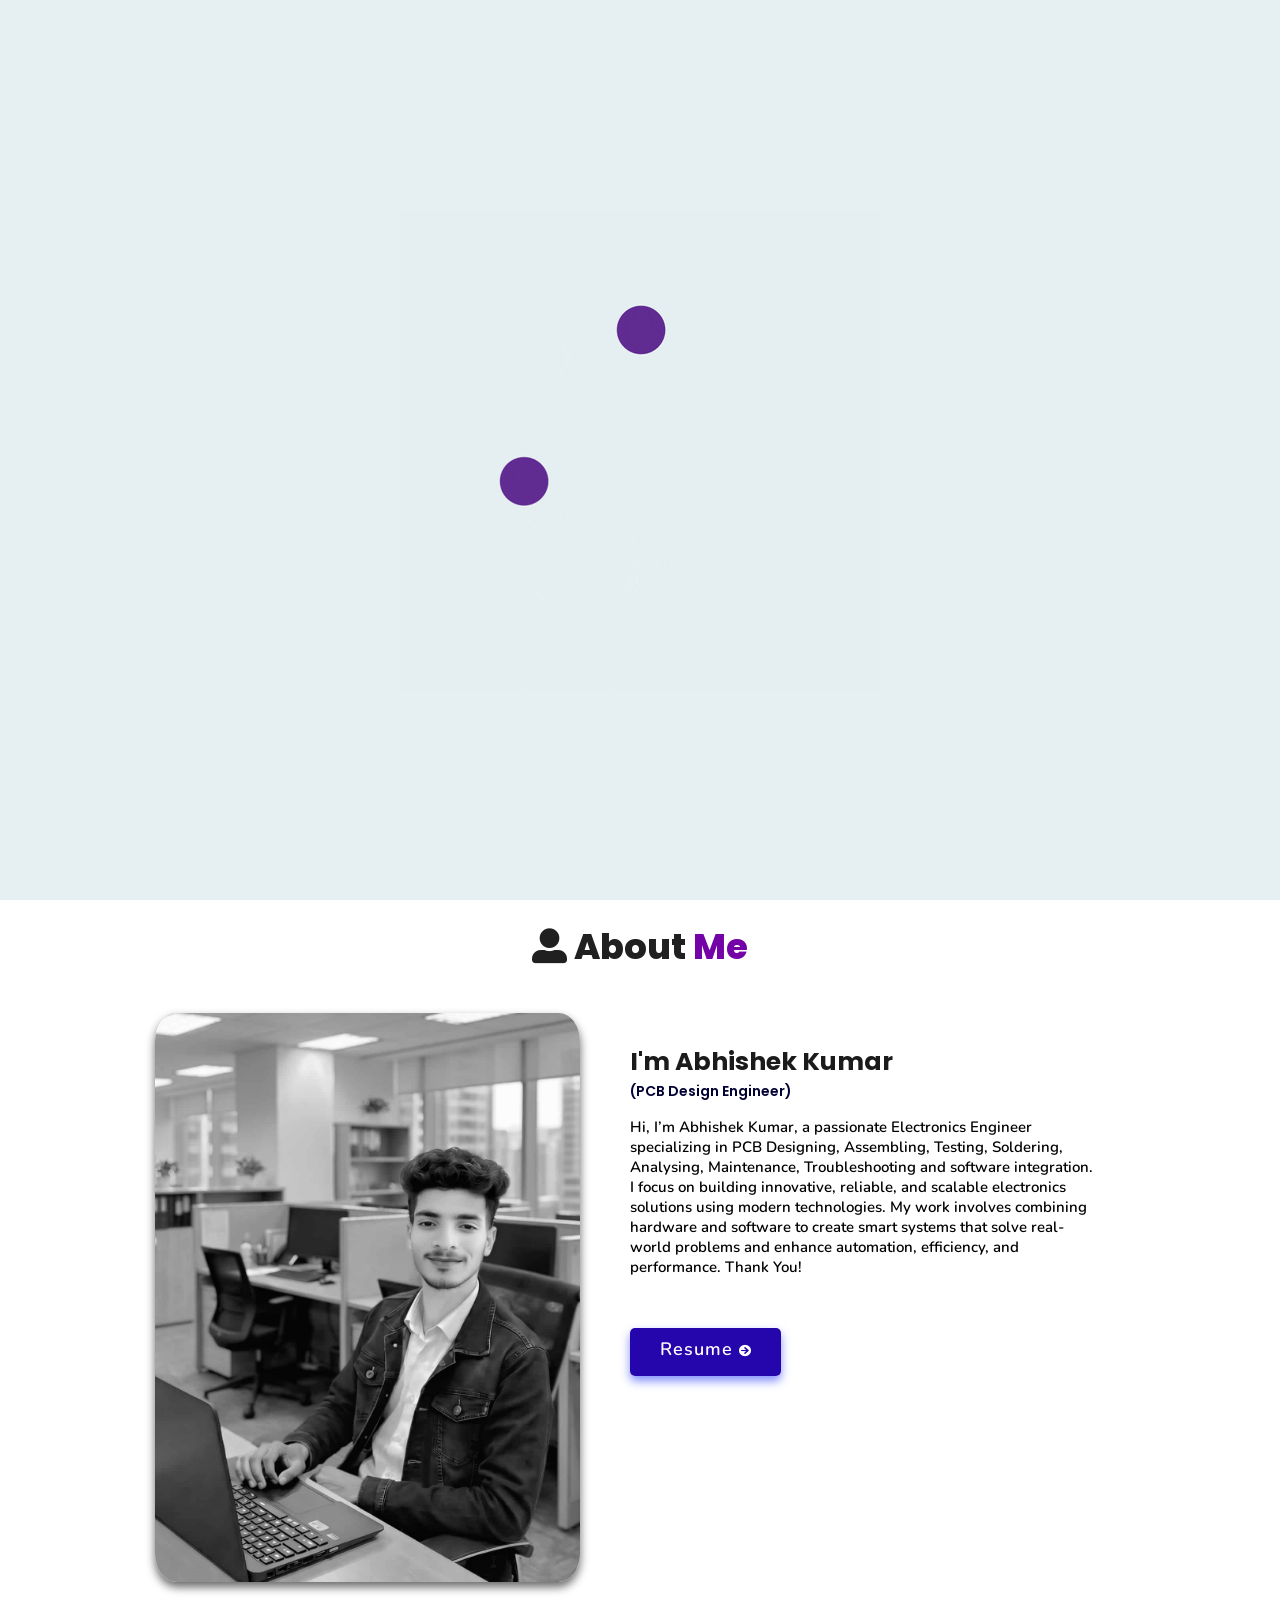
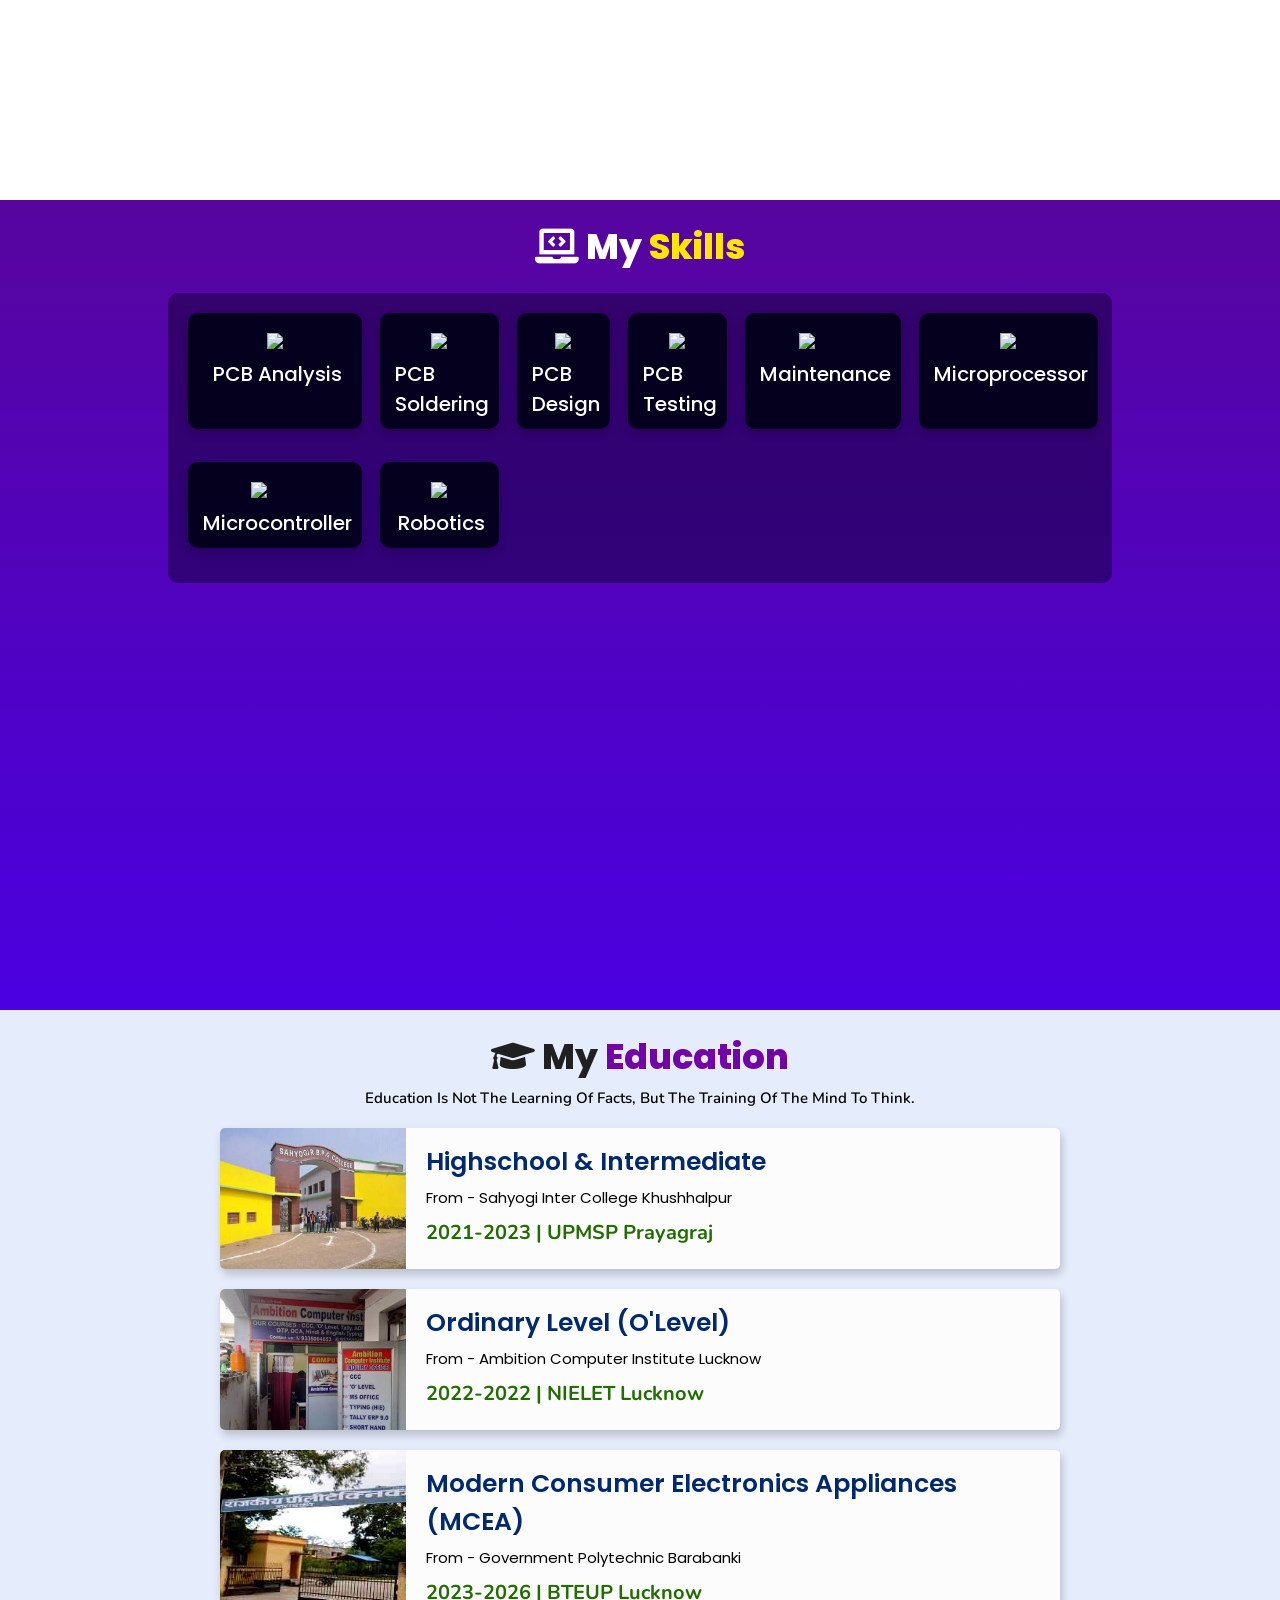
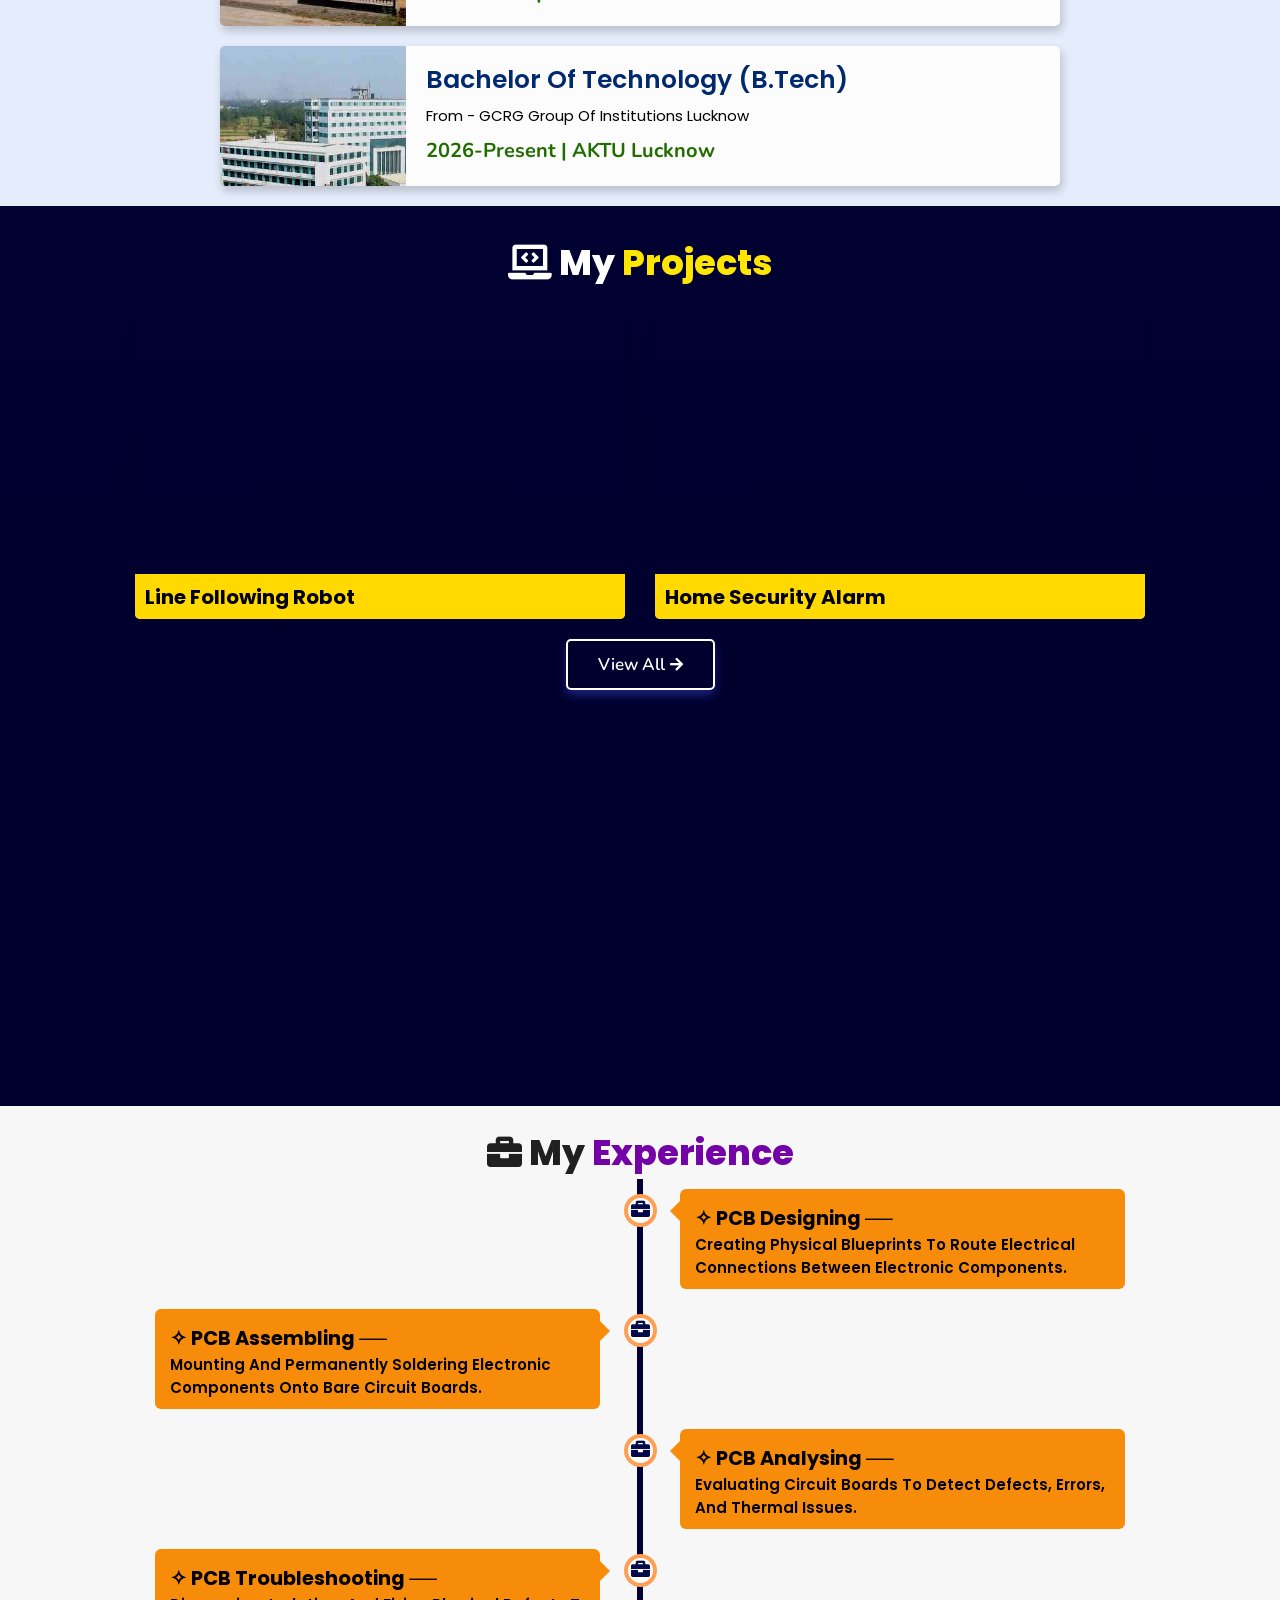
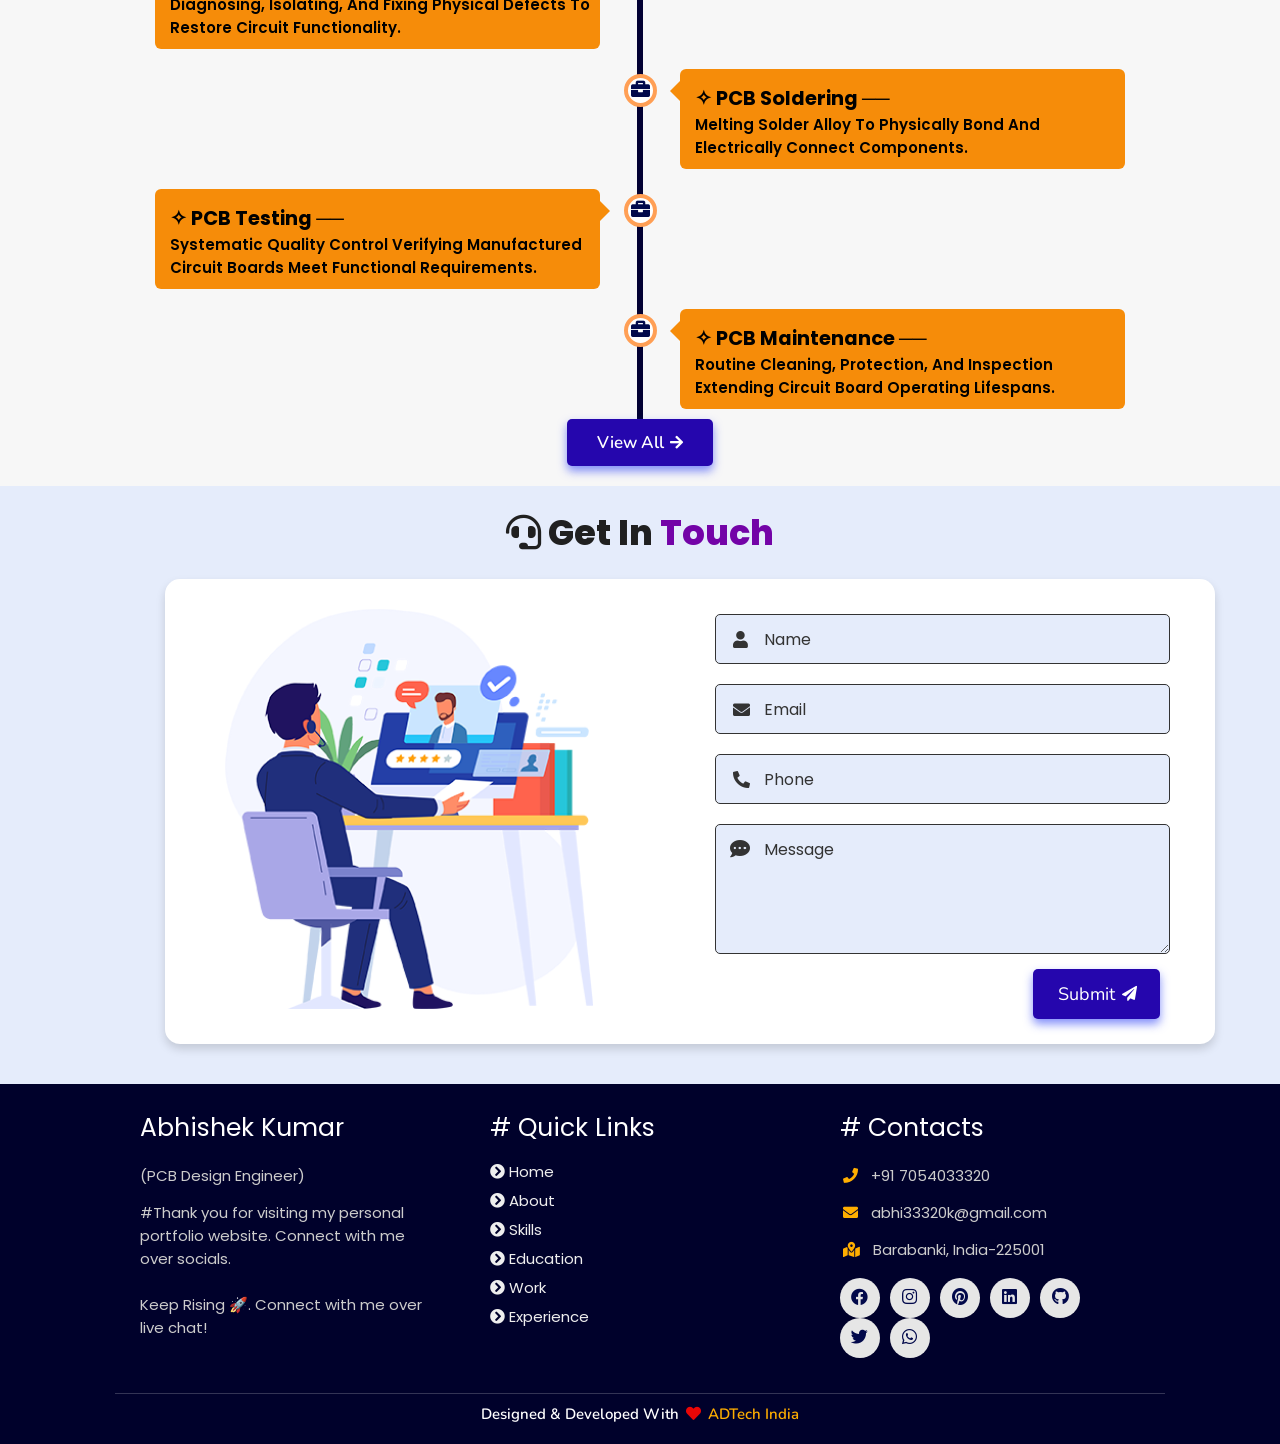
==== commit de0e4773: "Update index.html" ====
--- a/index.html
+++ b/index.html
@@ -8,7 +8,7 @@
    
  <meta name="keywords" content="Abhishek Kumar, electronics engineer, embedded systems, PCB design, IoT developer, circuit designer, electronics specialist, portfolio, engineering portfolio" />
    
- <meta name="description" content="Welcome to Abhishek Kumar's Portfolio. Electronics Engineer specializing in Embedded Systems, IoT, Circuit Design, and PCB Development." />
+ <meta name="description" content="Hi, I’m Abhishek Kumar, a passionate Electronics Engineer specializing in PCB Designing, Assembling, Testing, Soldering, Analysing, Maintenance, Troubleshooting and software integration" />
    
  <!-- Custom CSS -->
     <link rel="stylesheet" href="assets/css/style.css">
@@ -35,7 +35,7 @@
 
 <!-- navbar starts -->
 <header>
-        <a href="#home" class="logo"><i class="fa fa-podcast"></i> Abhi Elx</a>
+        <a href="#home" class="logo">Abhielx.com</a>
 
         <div id="menu" class="fas fa-bars"></div>
         <nav class="navbar">
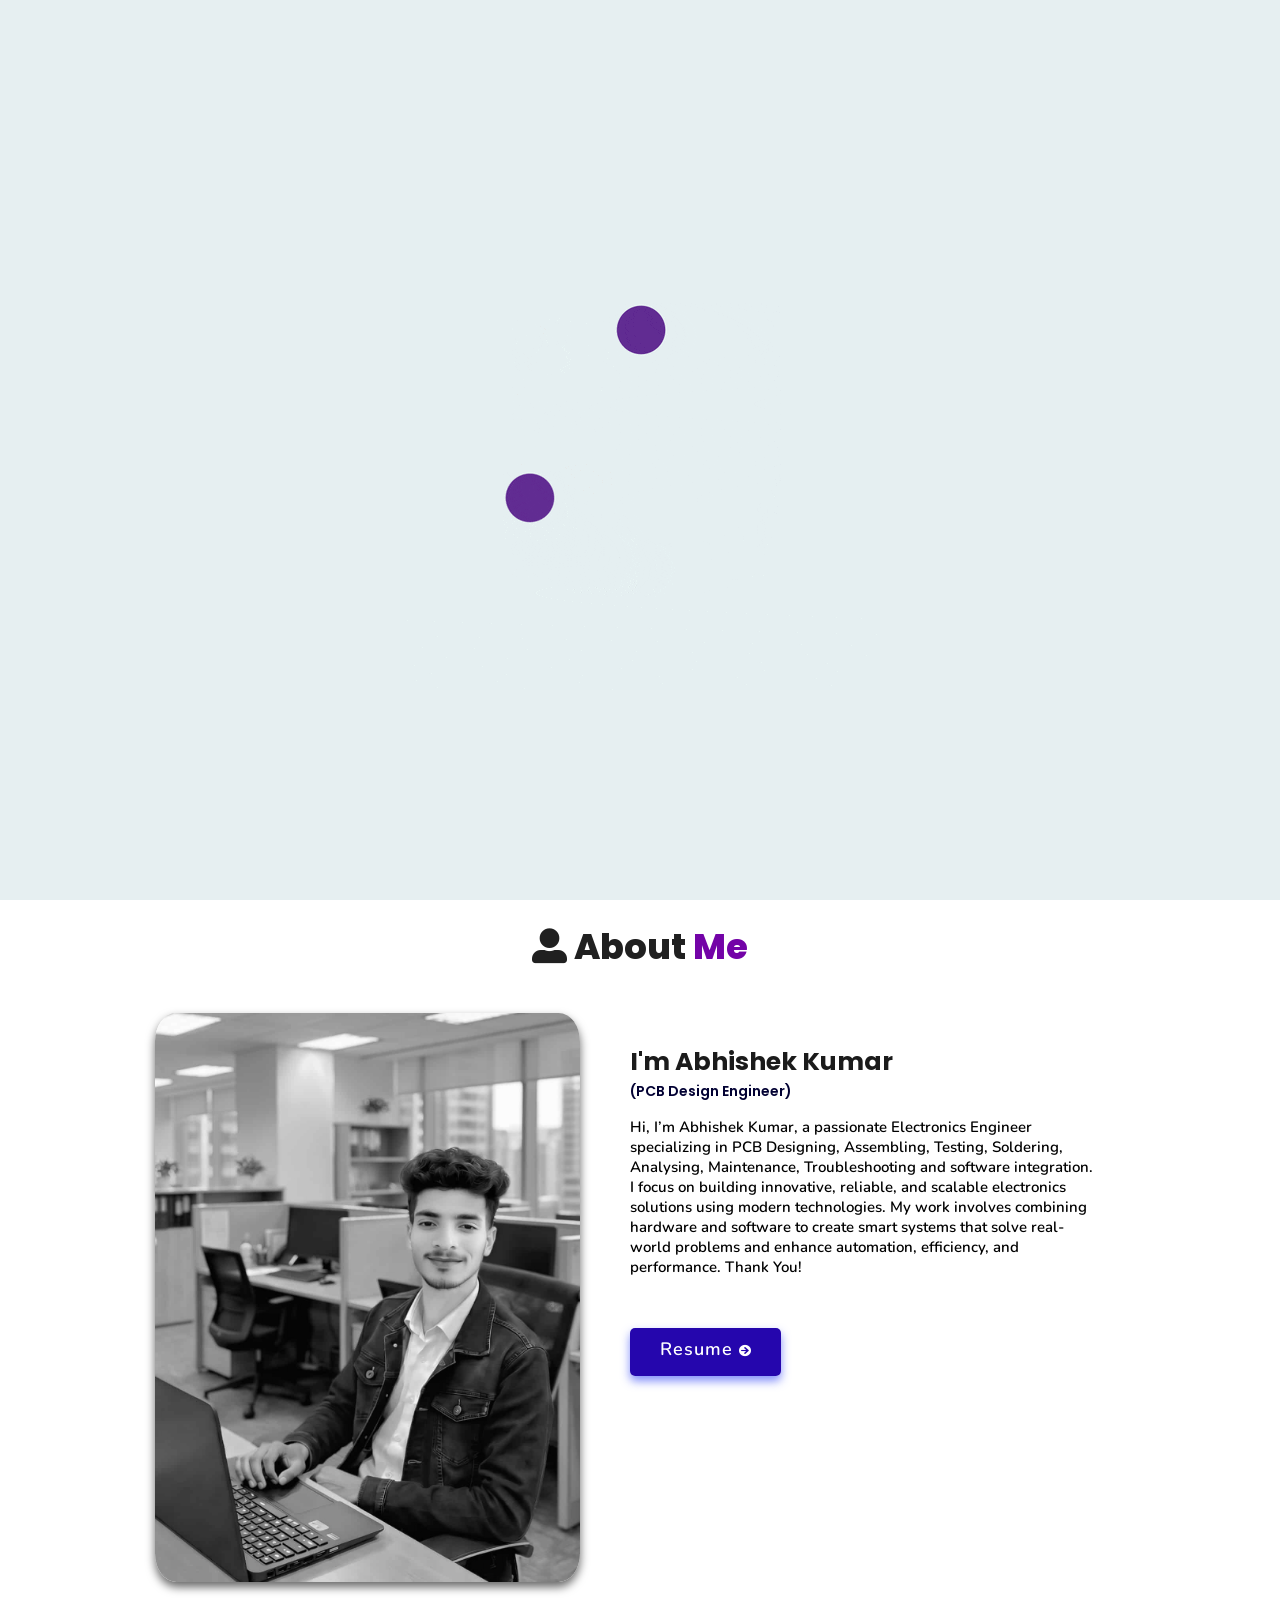
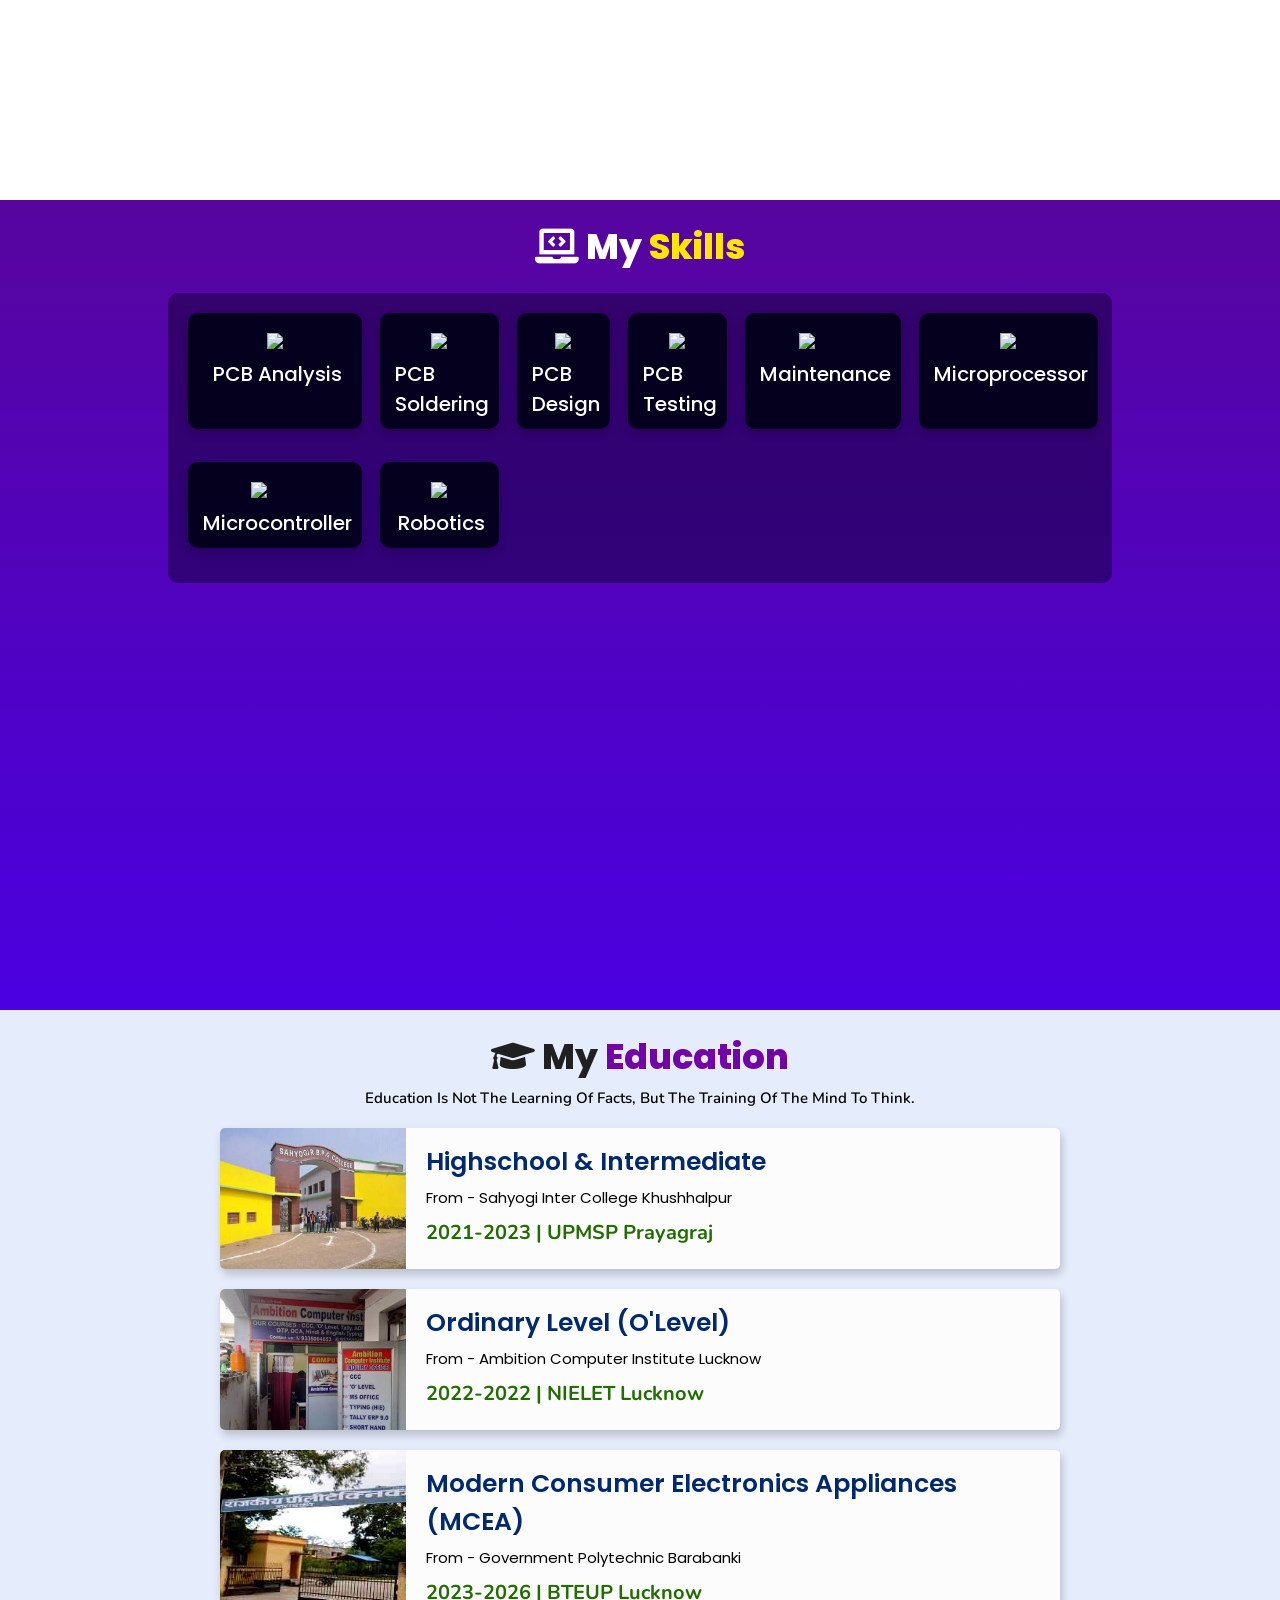
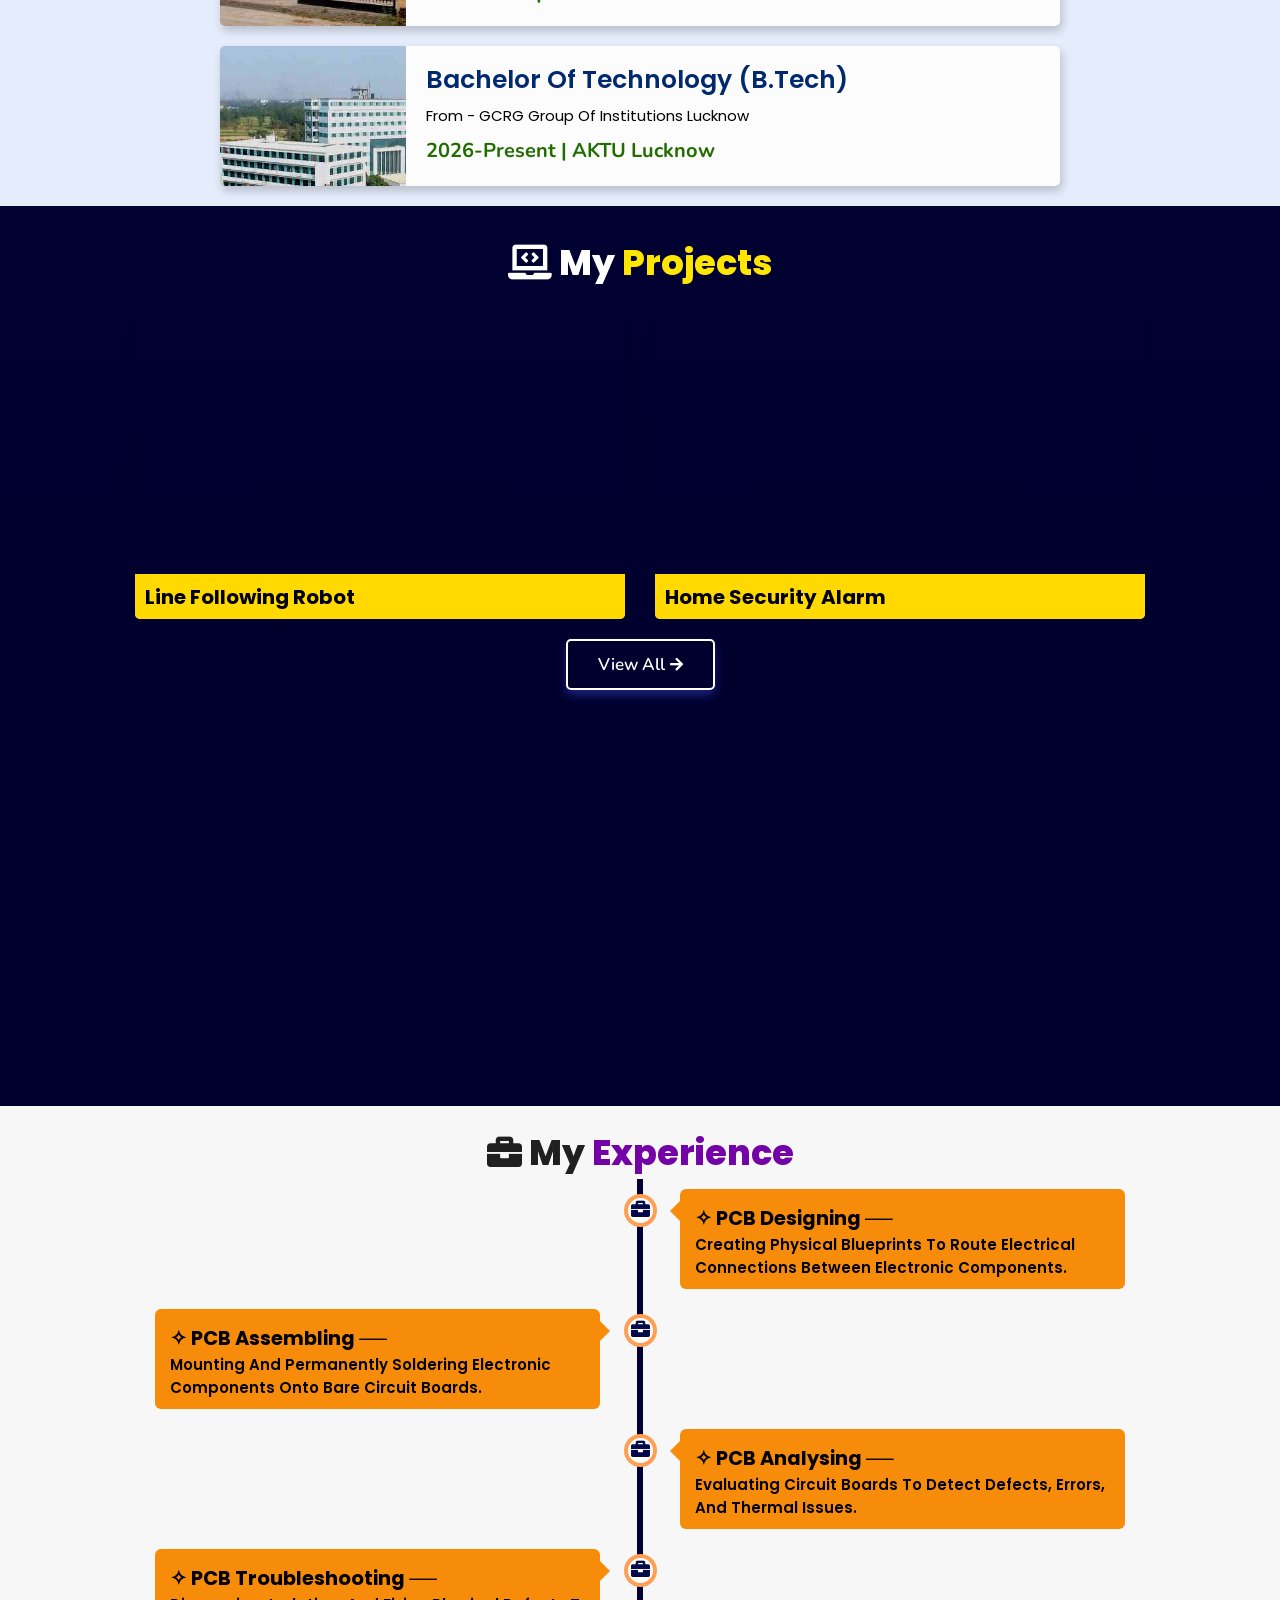
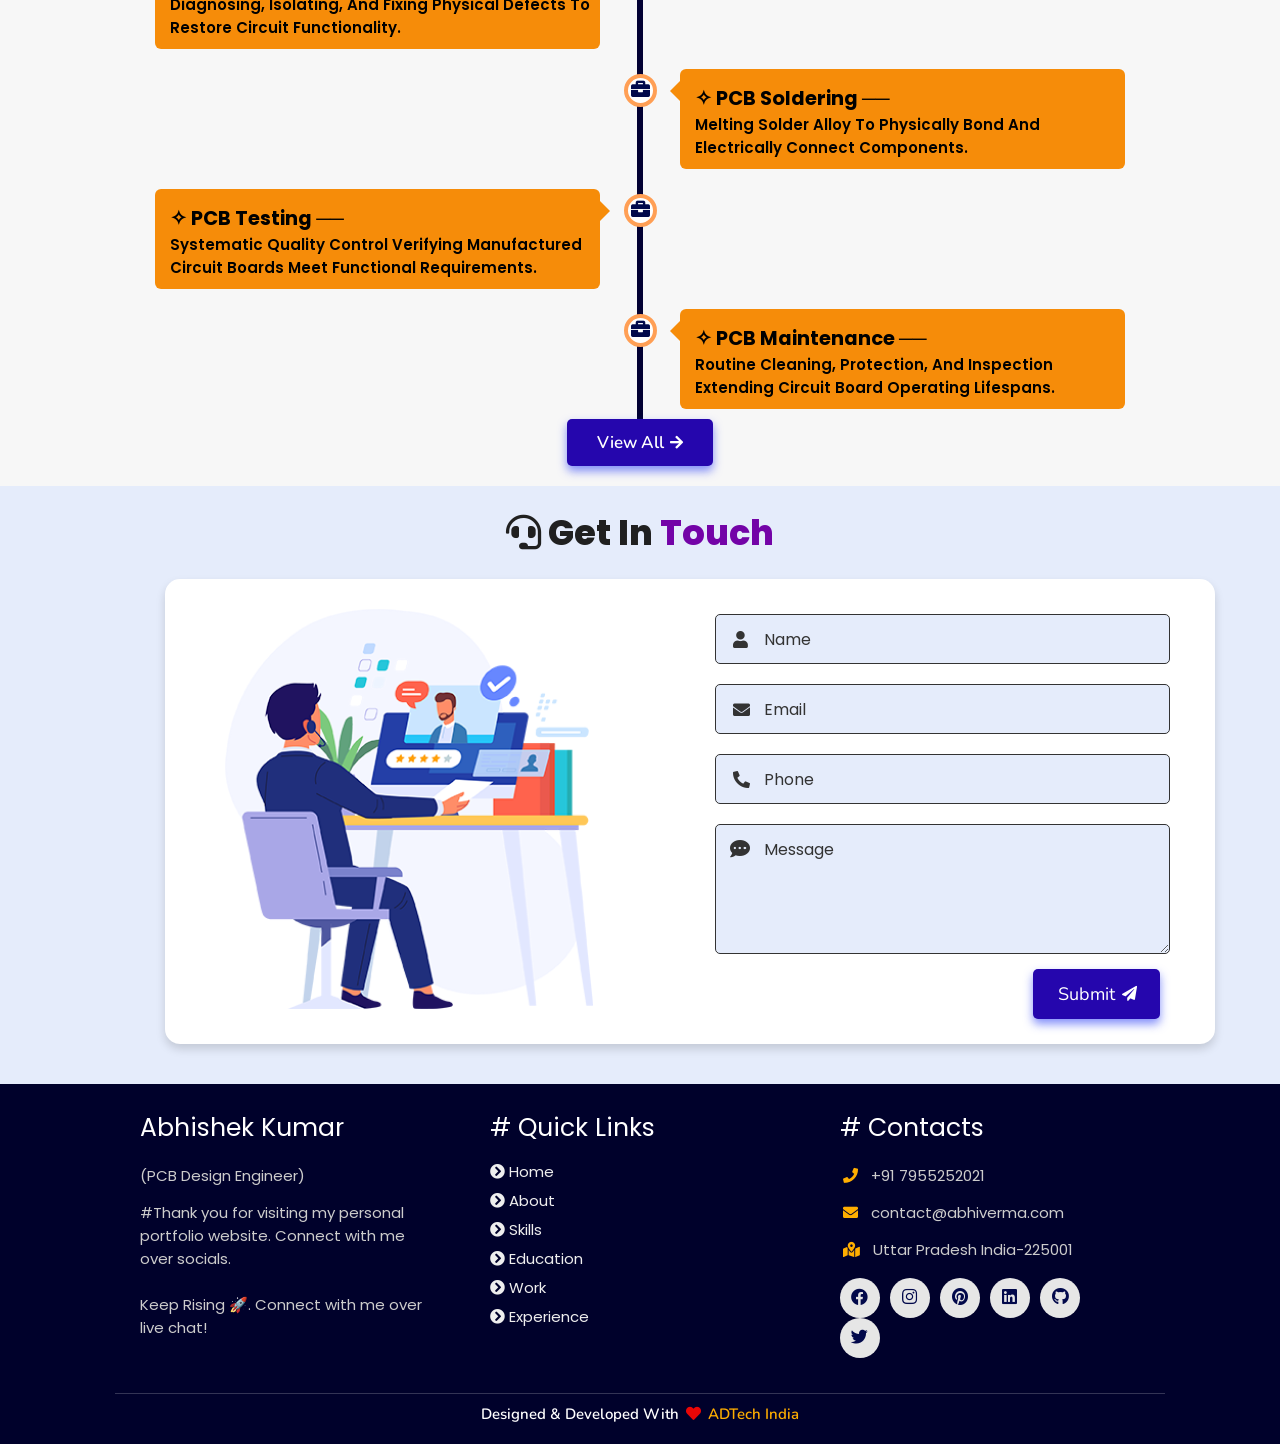
==== commit e1e5a9fa: "Update index.html" ====
--- a/index.html
+++ b/index.html
@@ -474,9 +474,9 @@
 
       <div class="box">
           <h3># contacts</h3>
-          <p> <i class="fa fa-phone"></i>+91 7054033320</p>
-          <p> <i class="fa fa-envelope"></i>abhi33320k@gmail.com</p>
-          <p> <i class="fa fa-map-marked-alt"></i>Barabanki, India-225001</p>
+          <p> <i class="fa fa-phone"></i>+91 7955252021</p>
+          <p> <i class="fa fa-envelope"></i>contact@abhiverma.com</p>
+          <p> <i class="fa fa-map-marked-alt"></i>Uttar Pradesh India-225001</p>
           <div class="share">
 
               <a href="#" class="fab fa-facebook" aria-label="facebook" target="_blank"></a>
@@ -484,8 +484,8 @@
               <a href="#" class="fab fa-pinterest" aria-label="pinterest" target="_blank"></a>
               <a href="#" class="fab fa-linkedin" aria-label="LinkedIn" target="_blank"></a>
               <a href="#" class="fab fa-github" aria-label="GitHub" target="_blank"></a>
-              <a href="#" class="fab fa-twitter" aria-label="Twitter" target="_blank"></a>
-              <a href="#" class="fab fa-whatsapp" aria-label="whatsapp" target="_blank"></a>
+              <a href="#" class="fab fa-twitter" aria-label="Twitter" target="_blank"></a>+              
           </div>
       </div>
   </div>
